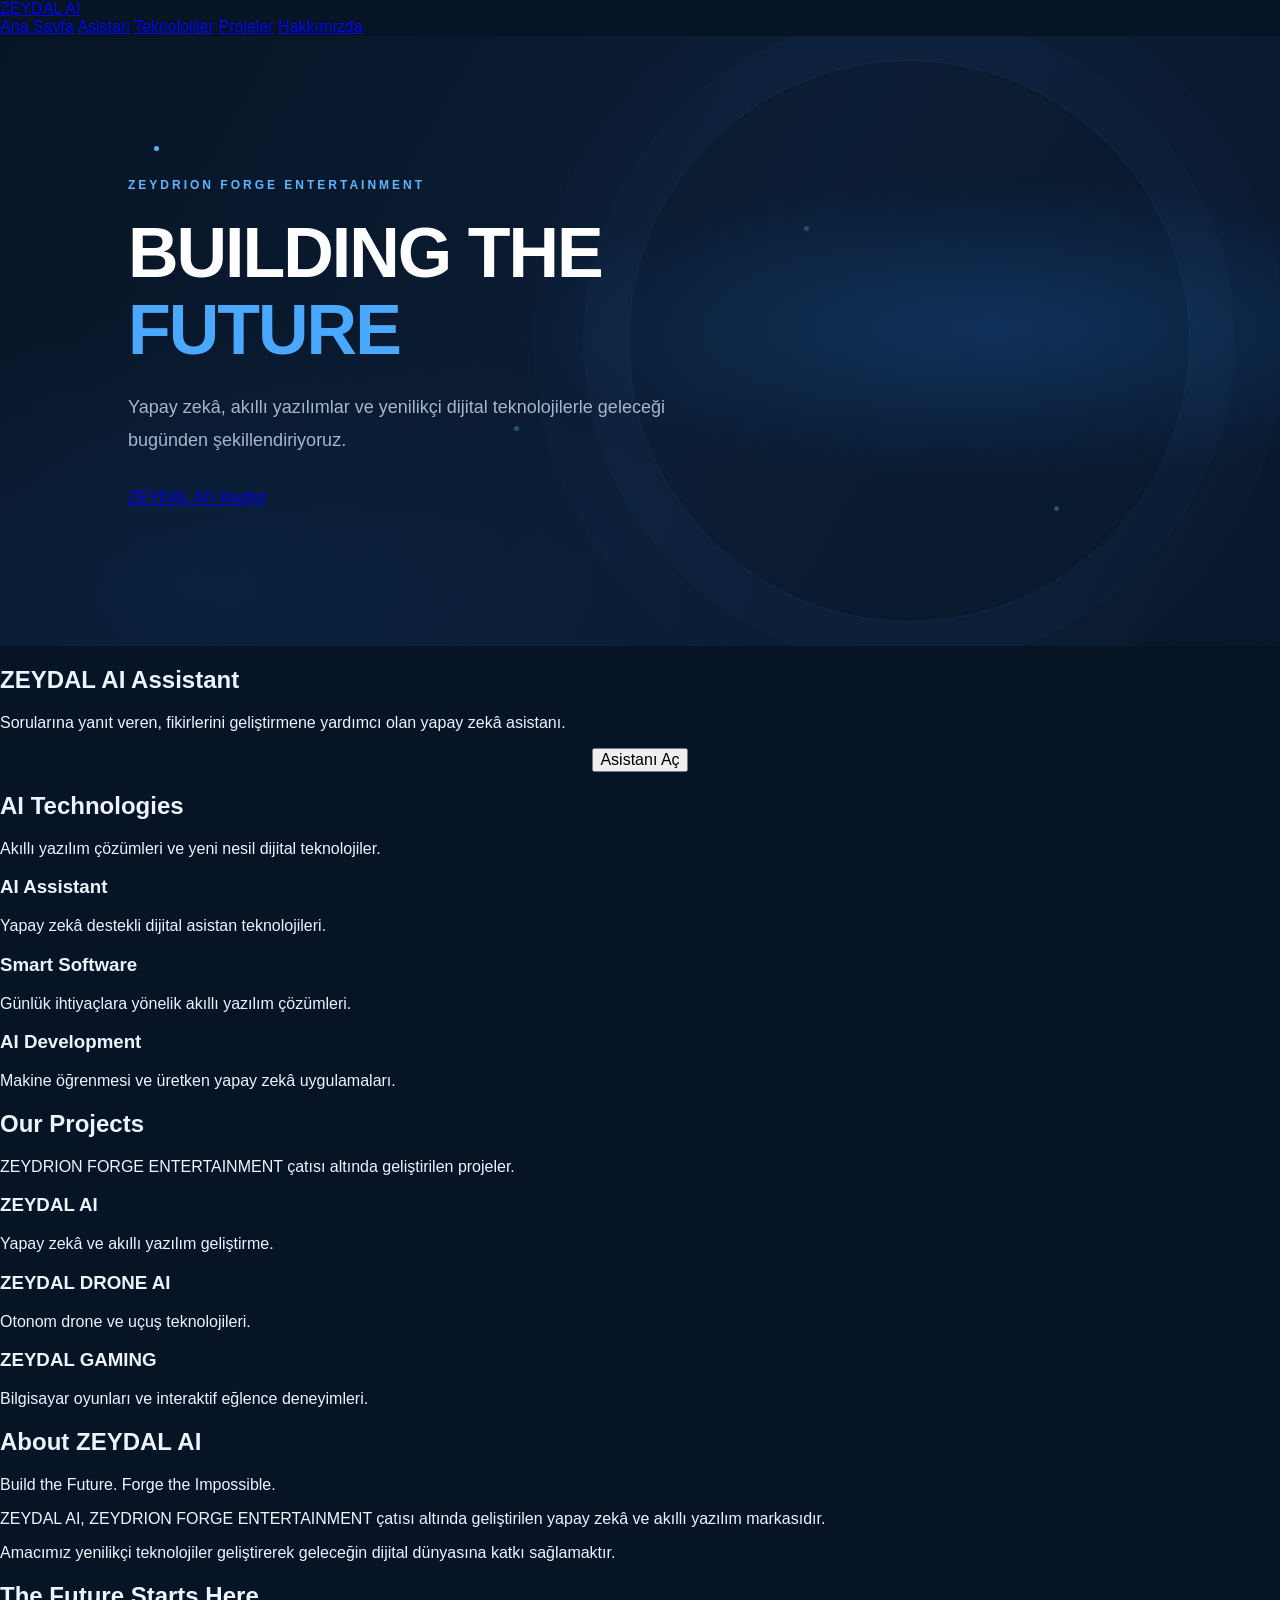
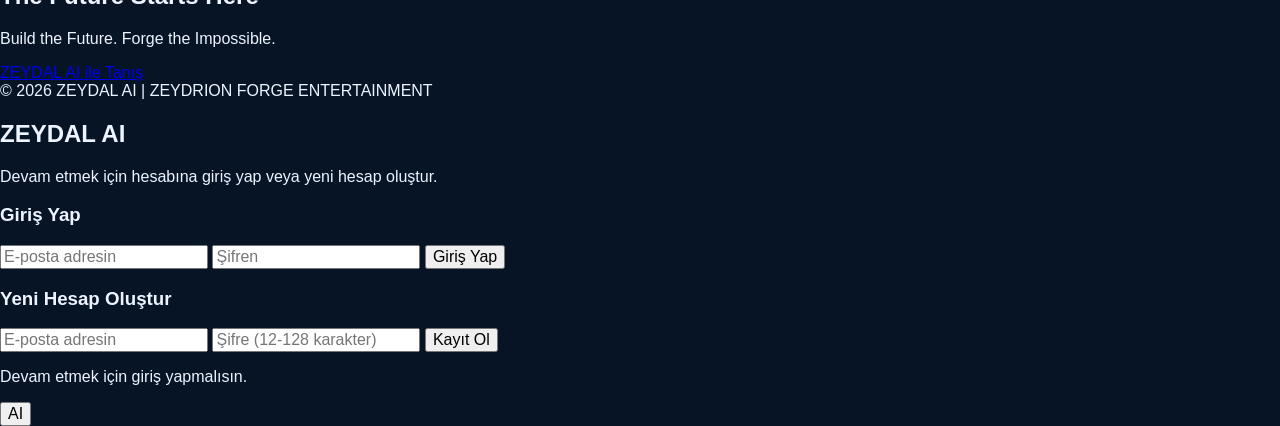
==== index.html @ 7dc4e0ac "Remove empty line at the beginning of index.html" ====
<!DOCTYPE html>
<html lang="tr">
<head>
  <meta charset="UTF-8">
  <meta name="viewport" content="width=device-width, initial-scale=1.0">
  <meta name="description" content="ZEYDAL AI - Yapay zekâ asistanları ve akıllı dijital teknolojiler.">
  <meta name="theme-color" content="#071426">
  <title>ZEYDAL AI | Artificial Intelligence</title>
  <link rel="stylesheet" href="style.css">
</head>
<body>

<header>
  <div class="container navbar">
    <a href="#home" class="logo">ZEYDAL <span>AI</span></a>
    <nav>
      <a href="#home">Ana Sayfa</a>
      <a href="#assistant">Asistan</a>
      <a href="#tools">Teknolojiler</a>
      <a href="#projects">Projeler</a>
      <a href="#about">Hakkımızda</a>
    </nav>
  </div>
</header>

<main>
  <section class="hero" id="home">
    <div class="container hero-content">
      <div class="eyebrow">ZEYDRION FORGE ENTERTAINMENT</div>
      <h1>BUILDING THE <span>FUTURE</span></h1>
      <p>
        Yapay zekâ, akıllı yazılımlar ve yenilikçi dijital teknolojilerle
        geleceği bugünden şekillendiriyoruz.
      </p>
      <a class="button" href="#assistant">ZEYDAL AI'ı Keşfet</a>
    </div>
  </section>

  <section class="section" id="assistant">
    <div class="container">
      <h2 class="section-title">ZEYDAL AI Assistant</h2>
      <p class="section-description">
        Sorularına yanıt veren, fikirlerini geliştirmene yardımcı olan
        yapay zekâ asistanı.
      </p>
      <div style="text-align:center">
        <button class="button" id="zeydal-open-assistant" type="button">
          Asistanı Aç
        </button>
      </div>
    </div>
  </section>

  <section class="section" id="tools">
    <div class="container">
      <h2 class="section-title">AI Technologies</h2>
      <p class="section-description">
        Akıllı yazılım çözümleri ve yeni nesil dijital teknolojiler.
      </p>
      <div class="cards">
        <article class="card">
          <h3>AI Assistant</h3>
          <p>Yapay zekâ destekli dijital asistan teknolojileri.</p>
        </article>
        <article class="card">
          <h3>Smart Software</h3>
          <p>Günlük ihtiyaçlara yönelik akıllı yazılım çözümleri.</p>
        </article>
        <article class="card">
          <h3>AI Development</h3>
          <p>Makine öğrenmesi ve üretken yapay zekâ uygulamaları.</p>
        </article>
      </div>
    </div>
  </section>

  <section class="section" id="projects">
    <div class="container">
      <h2 class="section-title">Our Projects</h2>
      <p class="section-description">
        ZEYDRION FORGE ENTERTAINMENT çatısı altında geliştirilen projeler.
      </p>
      <div class="cards">
        <article class="card">
          <h3>ZEYDAL AI</h3>
          <p>Yapay zekâ ve akıllı yazılım geliştirme.</p>
        </article>
        <article class="card">
          <h3>ZEYDAL DRONE AI</h3>
          <p>Otonom drone ve uçuş teknolojileri.</p>
        </article>
        <article class="card">
          <h3>ZEYDAL GAMING</h3>
          <p>Bilgisayar oyunları ve interaktif eğlence deneyimleri.</p>
        </article>
      </div>
    </div>
  </section>

  <section class="section" id="about">
    <div class="container about-box">
      <h2 class="section-title">About ZEYDAL AI</h2>
      <p class="section-description">Build the Future. Forge the Impossible.</p>
      <p>
        ZEYDAL AI, ZEYDRION FORGE ENTERTAINMENT çatısı altında
        geliştirilen yapay zekâ ve akıllı yazılım markasıdır.
      </p>
      <p>
        Amacımız yenilikçi teknolojiler geliştirerek geleceğin
        dijital dünyasına katkı sağlamaktır.
      </p>
    </div>
  </section>

  <section class="section cta">
    <div class="container">
      <h2 class="section-title">The Future Starts Here</h2>
      <p class="section-description">Build the Future. Forge the Impossible.</p>
      <a href="#assistant" class="button">ZEYDAL AI ile Tanış</a>
    </div>
  </section>
</main>

<footer>
  <div class="container">
    © 2026 ZEYDAL AI | ZEYDRION FORGE ENTERTAINMENT
  </div>
</footer>

<!-- AUTH PANEL -->
<section id="zeydal-auth-panel" style="display:none;">
  <h2>ZEYDAL AI</h2>
  <p class="auth-description">
    Devam etmek için hesabına giriş yap veya yeni hesap oluştur.
  </p>

  <form id="zeydal-login-form" class="auth-form">
    <h3>Giriş Yap</h3>
    <input id="zeydal-login-email" type="email"
      placeholder="E-posta adresin" autocomplete="email" required>
    <input id="zeydal-login-password" type="password"
      placeholder="Şifren" autocomplete="current-password"
      minlength="12" maxlength="128" required>
    <button type="submit">Giriş Yap</button>
  </form>

  <form id="zeydal-register-form" class="auth-form">
    <h3>Yeni Hesap Oluştur</h3>
    <input id="zeydal-register-email" type="email"
      placeholder="E-posta adresin" autocomplete="email" required>
    <input id="zeydal-register-password" type="password"
      placeholder="Şifre (12-128 karakter)" autocomplete="new-password"
      minlength="12" maxlength="128" required>
    <button type="submit">Kayıt Ol</button>
  </form>

  <p id="zeydal-auth-message" role="status" aria-live="polite"></p>
</section>

<!-- CHAT BUTTON -->
<button id="zeydal-chat-button" type="button"
  aria-label="ZEYDAL AI sohbetini aç" style="display:none;">AI</button>

<!-- CHAT PANEL -->
<section id="zeydal-chat-panel" aria-label="ZEYDAL AI sohbet"
  style="display:none;">
  <div class="chat-header">
    <strong>ZEYDAL AI</strong>
    <div class="chat-header-actions">
      <button id="zeydal-new-chat" type="button">Yeni</button>
      <button id="zeydal-voice-toggle" type="button">🎙️ Sesli Görüşme</button>
      <button id="zeydal-logout" type="button">Çıkış</button>
      <button id="zeydal-chat-close" type="button"
        aria-label="Sohbeti kapat">✕</button>
    </div>
  </div>

  <div id="zeydal-chat-messages" aria-live="polite"></div>

  <form id="zeydal-chat-form">
    <input id="zeydal-chat-input" type="text"
      placeholder="Mesajını yaz..." autocomplete="off" required>
    <button id="zeydal-chat-send" type="submit">Gönder</button>
  </form>
</section>

<script>
(() => {
  "use strict";

  function initializeZeydal() {

    // API ADRESLERİ
    const API_URL = "https://zeydal-ai-api.zeydal-dev.workers.dev/";
    const CHAT_API_URL =
      "https://zeydal-api.zeydal-dev.workers.dev/api/chat";

    const SESSION_KEY = "zeydalSessionToken";
    const HISTORY_KEY = "zeydalChatHistory";

    const $ = id => document.getElementById(id);

    const button = $("zeydal-chat-button");
    const panel = $("zeydal-chat-panel");
    const authPanel = $("zeydal-auth-panel");
    const authMessage = $("zeydal-auth-message");
    const messages = $("zeydal-chat-messages");
    const input = $("zeydal-chat-input");
    const sendButton = $("zeydal-chat-send");

    const requiredElements = [
      button, panel, authPanel, authMessage, messages, input, sendButton,
      $("zeydal-open-assistant"),
      $("zeydal-chat-close"),
      $("zeydal-new-chat"),
      $("zeydal-logout"),
      $("zeydal-chat-form"),
      $("zeydal-login-form"),
      $("zeydal-register-form"),
      $("zeydal-voice-toggle")
    ];

    if (requiredElements.some(element => !element)) {
      console.error("ZEYDAL AI: Gerekli HTML öğeleri bulunamadı.");
      return;
    }

    // ESKİ OTURUM ANAHTARINI TAŞI
    let sessionToken = localStorage.getItem(SESSION_KEY) || "";

    if (!sessionToken) {
      const oldToken = localStorage.getItem("zeydal_ai_session");

      if (oldToken) {
        sessionToken = oldToken;
        localStorage.setItem(SESSION_KEY, oldToken);
        localStorage.removeItem("zeydal_ai_session");
      }
    }

    let history = [];
    let isSending = false;
    let sessionVerified = false;
    let isCheckingSession = false;

    // GEÇMİŞİ YÜKLE
    function loadHistory() {
      try {
        const saved = JSON.parse(
          localStorage.getItem(HISTORY_KEY) || "[]"
        );

        if (Array.isArray(saved)) {
          history = saved.filter(item =>
            item &&
            ["user", "assistant"].includes(item.role) &&
            typeof item.content === "string" &&
            item.content.trim()
          ).slice(-12);
        }
      } catch {
        history = [];
      }
    }

    // GEÇMİŞİ KAYDET
    function saveHistory() {
      try {
        localStorage.setItem(
          HISTORY_KEY,
          JSON.stringify(history.slice(-12))
        );
      } catch (error) {
        console.warn("ZEYDAL AI: Sohbet geçmişi kaydedilemedi.");
      }
    }

    // MESAJ GÖSTER
    function addMessage(role, content) {
      const message = document.createElement("div");

      message.className = role === "user"
        ? "user-message"
        : "assistant-message";

      const text = document.createElement("p");
      text.textContent = content;

      message.appendChild(text);
      messages.appendChild(message);
      messages.scrollTop = messages.scrollHeight;

      return message;
    }

    // GEÇMİŞİ GÖSTER
    function renderHistory() {
      messages.replaceChildren();

      if (history.length === 0) {
        addMessage(
          "assistant",
          "Merhaba! Ben ZEYDAL AI. Size nasıl yardımcı olabilirim?"
        );
        return;
      }

      history.forEach(item => {
        addMessage(item.role, item.content);
      });
    }

    // HESAP API İSTEĞİ
    async function apiRequest(action, data = {}, authenticated = false) {
      const headers = {
        "Content-Type": "application/json"
      };

      if (authenticated && sessionToken) {
        headers.Authorization = `Bearer ${sessionToken}`;
      }

      const response = await fetch(API_URL, {
        method: "POST",
        headers,
        body: JSON.stringify({ action, ...data })
      });

      let result;

      try {
        result = await response.json();
      } catch {
        throw new Error("Sunucudan geçerli yanıt alınamadı.");
      }

      if (!response.ok || result.success === false) {
        throw new Error(
          result.error || result.message || "İşlem başarısız."
        );
      }

      return result;
    }

    // SESLİ GÖRÜŞME TOKEN BAĞLANTISI
    window.zeydalRequestVoiceToken = async function () {
      if (!sessionToken || !sessionVerified) {
        throw new Error("Önce hesabına giriş yapmalısın.");
      }

      const result = await apiRequest(
        "voice-token",
        {},
        true
      );

      const token =
        result.token ||
        result.data?.token ||
        result.client_secret?.value ||
        result.data?.client_secret?.value;

      if (!token) {
        console.error("ZEYDAL AI: Token yanıtı:", result);
        throw new Error("Ses bağlantı anahtarı alınamadı.");
      }

      return token;
    };

    // GEMINI API İSTEĞİ
    async function sendChatMessage() {
      const response = await fetch(CHAT_API_URL, {
        method: "POST",
        headers: {
          "Content-Type": "application/json"
        },
        body: JSON.stringify({
          messages: history.slice(-12)
        })
      });

      let result;

      try {
        result = await response.json();
      } catch {
        throw new Error("Gemini sunucusundan geçerli yanıt alınamadı.");
      }

      if (!response.ok || result.success !== true) {
        throw new Error(
          result.error || "ZEYDAL AI şu anda yanıt veremiyor."
        );
      }

      if (typeof result.response !== "string") {
        throw new Error("Yapay zekâ yanıtı beklenen biçimde değil.");
      }

      return result.response;
    }

    // SOHBET GÖNDER
    $("zeydal-chat-form").addEventListener("submit", async event => {
      event.preventDefault();

      if (!sessionVerified) {
        authMessage.textContent = "Oturum doğrulanmadı. Lütfen tekrar giriş yap.";
        return;
      }

      const message = input.value.trim();

      if (!message || isSending) return;

      isSending = true;
      sendButton.disabled = true;
      input.disabled = true;

      history.push({
        role: "user",
        content: message
      });

      history = history.slice(-12);
      saveHistory();
      addMessage("user", message);

      input.value = "";

      const waiting = addMessage(
        "assistant",
        "ZEYDAL AI yanıt hazırlıyor..."
      );

      try {
        const reply = await sendChatMessage();

        waiting.querySelector("p").textContent = reply;

        history.push({
          role: "assistant",
          content: reply
        });

        history = history.slice(-12);
        saveHistory();

      } catch (error) {
        waiting.querySelector("p").textContent =
          "Bağlantı sorunu: " + error.message;

        const lastItem = history[history.length - 1];

        if (
          lastItem &&
          lastItem.role === "user" &&
          lastItem.content === message
        ) {
          history.pop();
        }

        saveHistory();
        console.error("ZEYDAL AI chat error:", error);

      } finally {
        isSending = false;
        sendButton.disabled = false;
        input.disabled = false;
        input.focus();
        messages.scrollTop = messages.scrollHeight;
      }
    });

    // SOHBETİ AÇ
    function openChat() {
      if (!sessionToken || !sessionVerified) {
        panel.style.display = "none";
        authPanel.style.display = "block";

        authMessage.textContent = sessionToken
          ? "Oturum doğrulanamadı. Bağlantını kontrol edip sayfayı yenile."
          : "Devam etmek için giriş yapmalısın.";

        authPanel.scrollIntoView({
          behavior: "smooth",
          block: "center"
        });

        return;
      }

      authPanel.style.display = "none";
      panel.style.display = "block";
      button.style.display = "none";

      renderHistory();
      input.focus();
    }

    // SOHBET AÇMA DÜĞMELERİ
    button.addEventListener("click", openChat);
    $("zeydal-open-assistant").addEventListener("click", openChat);

    // SOHBETİ KAPAT
    $("zeydal-chat-close").addEventListener("click", () => {
      panel.style.display = "none";

      if (sessionVerified) {
        button.style.display = "block";
      }
    });

    // YENİ SOHBET
    $("zeydal-new-chat").addEventListener("click", () => {
      if (!sessionVerified) return;

      history = [];
      localStorage.removeItem(HISTORY_KEY);
      renderHistory();
      input.focus();
    });

    // GİRİŞ
    $("zeydal-login-form").addEventListener("submit", async event => {
      event.preventDefault();

      authMessage.textContent = "Giriş yapılıyor...";

      try {
        const result = await apiRequest("login", {
          email: $("zeydal-login-email").value.trim(),
          password: $("zeydal-login-password").value
        });

        const token =
          result.token ||
          result.sessionToken ||
          result.data?.token;

        if (!token) {
          throw new Error("Sunucu oturum anahtarı döndürmedi.");
        }

        sessionToken = token;
        localStorage.setItem(SESSION_KEY, sessionToken);

        // Başarılı giriş yanıtı oturumun ilk doğrulamasıdır.
        sessionVerified = true;

        authMessage.textContent = "Giriş başarılı.";
        openChat();

      } catch (error) {
        authMessage.textContent = error.message;
      }
    });

    // KAYIT
    $("zeydal-register-form").addEventListener("submit", async event => {
      event.preventDefault();

      authMessage.textContent = "Hesap oluşturuluyor...";

      try {
        const result = await apiRequest("register", {
          email: $("zeydal-register-email").value.trim(),
          password: $("zeydal-register-password").value
        });

        authMessage.textContent =
          result.message ||
          "Kayıt işlemi tamamlandı. Giriş yapabilirsiniz.";

      } catch (error) {
        authMessage.textContent = error.message;
      }
    });

    // OTURUM KONTROLÜ
    async function checkSession() {
      if (isCheckingSession) return;

      isCheckingSession = true;
      sessionVerified = false;

      panel.style.display = "none";
      authPanel.style.display = "none";
      button.style.display = "none";

      if (!sessionToken) {
        authPanel.style.display = "block";
        button.style.display = "block";
        authMessage.textContent = "Devam etmek için giriş yapmalısın.";
        isCheckingSession = false;
        return;
      }

      authMessage.textContent = "Oturum kontrol ediliyor...";

      try {
        const result = await apiRequest(
          "check-session",
          {},
          true
        );

        const isValid =
          result.valid === true ||
          result.authenticated === true ||
          result.data?.valid === true ||
          result.data?.authenticated === true;

        if (!isValid) {
          // Sunucu açıkça geçersiz dediğinde token silinir.
          const isInvalid =
            result.valid === false ||
            result.authenticated === false ||
            result.data?.valid === false ||
            result.data?.authenticated === false;

          if (isInvalid) {
            sessionToken = "";
            localStorage.removeItem(SESSION_KEY);
            authMessage.textContent = "Oturum süresi sona ermiş. Tekrar giriş yap.";
          } else {
            authMessage.textContent =
              "Sunucu oturum doğrulama yanıtı beklenen biçimde değil.";
          }

          authPanel.style.display = "block";
          button.style.display = "block";
          return;
        }

        sessionVerified = true;

        authPanel.style.display = "none";
        button.style.display = "block";

        console.log("ZEYDAL AI: Oturum doğrulandı.");

      } catch (error) {
        // Ağ hatasında token silinmez.
        // Ancak doğrulama yapılmadan sohbet açılmaz.
        sessionVerified = false;

        authPanel.style.display = "block";
        button.style.display = "block";

        authMessage.textContent =
          "Oturum sunucuda doğrulanamadı. İnternet bağlantını kontrol edip sayfayı yenile.";

        console.warn("ZEYDAL AI session check:", error);

      } finally {
        isCheckingSession = false;
      }
    }

    // ÇIKIŞ
    $("zeydal-logout").addEventListener("click", async () => {
      $("zeydal-logout").disabled = true;

      try {
        if (sessionToken) {
          await apiRequest("logout", {}, true);
        }
      } catch (error) {
        console.warn("Sunucu çıkış isteği tamamlanamadı:", error);
      } finally {
        sessionToken = "";
        sessionVerified = false;

        localStorage.removeItem(SESSION_KEY);
        localStorage.removeItem("zeydal_ai_session");

        panel.style.display = "none";
        authPanel.style.display = "block";
        button.style.display = "block";

        authMessage.textContent = "Oturum kapatıldı.";

        $("zeydal-logout").disabled = false;
      }
    });

    // BAŞLANGIÇ
    loadHistory();
    checkSession();

    console.log("ZEYDAL AI: Arayüz başlatıldı.");
  }

  if (document.readyState === "loading") {
    document.addEventListener("DOMContentLoaded", initializeZeydal);
  } else {
    initializeZeydal();
  }
})();
</script>

<script src="voice.js"></script>

</body>
</html>
---- style.css ----
:root {
  --bg: #071426;
  --panel: #0c1b30;
  --panel-2: #10233b;
  --panel-3: #152b46;
  --text: #edf4ff;
  --muted: #91a5bd;
  --blue: #2588ff;
  --blue-light: #54b2ff;
  --border: rgba(148, 181, 220, .16);
  --danger: #f16b75;
  --shadow: 0 20px 60px rgba(0, 0, 0, .28);
  font-family: Inter, "Segoe UI", Arial, sans-serif;
}

* {
  box-sizing: border-box;
}

html {
  scroll-behavior: smooth;
  scroll-padding-top: 80px;
}

body {
  margin: 0;
  background: var(--bg);
  color: var(--text);
  font-family: Inter, "Segoe UI", Arial, sans-serif;
}

button,
input,
textarea,
select {
  font: inherit;
}

button {
  cursor: pointer;
}

button:disabled {
  opacity: .55;
  cursor: not-allowed;
}

[hidden] {
  display: none !important;
}

/* =========================================
   ANA SAYFA - ÜST MENÜ
   ========================================= */

.site-header {
  position: sticky;
  top: 0;
  z-index: 100;
  min-height: 76px;
  padding: 0 7%;
  display: flex;
  align-items: center;
  justify-content: space-between;
  background: rgba(5, 17, 32, .94);
  border-bottom: 1px solid var(--border);
  backdrop-filter: blur(18px);
  -webkit-backdrop-filter: blur(18px);
}

.brand {
  color: #fff;
  font-size: 23px;
  font-weight: 850;
  letter-spacing: 1.5px;
  text-decoration: none;
  white-space: nowrap;
}

.brand span {
  color: var(--blue-light);
}

.site-nav {
  display: flex;
  align-items: center;
  gap: 30px;
}

.site-nav a {
  position: relative;
  color: #b7c7da;
  font-size: 14px;
  font-weight: 550;
  text-decoration: none;
  transition: color .2s ease;
}

.site-nav a::after {
  content: "";
  position: absolute;
  left: 0;
  bottom: -8px;
  width: 0;
  height: 2px;
  background: var(--blue-light);
  transition: width .2s ease;
}

.site-nav a:hover {
  color: white;
}

.site-nav a:hover::after {
  width: 100%;
}

.nav-login,
.primary-btn {
  color: white;
  background: linear-gradient(110deg, #126ce0, #319eff);
  border: 1px solid rgba(112, 190, 255, .25);
  border-radius: 10px;
  padding: 13px 21px;
  font-weight: 700;
  box-shadow: 0 7px 22px rgba(23, 120, 223, .2);
  transition: .2s ease;
}

.nav-login:hover,
.primary-btn:hover {
  filter: brightness(1.12);
  transform: translateY(-2px);
  box-shadow: 0 10px 28px rgba(23, 120, 223, .32);
}

/* =========================================
   ANA SAYFA - HERO / ZEYDAL AI'Yİ KEŞFET
   ========================================= */

.hero {
  position: relative;
  min-height: 610px;
  padding: 95px 10%;
  display: flex;
  align-items: center;
  justify-content: space-between;
  gap: 60px;
  overflow: hidden;
  isolation: isolate;
  background:
    radial-gradient(ellipse at 78% 48%, rgba(37, 136, 255, .2), transparent 34%),
    radial-gradient(ellipse at 15% 90%, rgba(23, 86, 160, .13), transparent 35%),
    linear-gradient(120deg, #071426 0%, #0b1d34 55%, #08172b 100%);
}

.hero::before {
  content: "";
  position: absolute;
  z-index: -1;
  width: 560px;
  height: 560px;
  right: 7%;
  top: 50%;
  transform: translateY(-50%);
  border: 1px solid rgba(83, 168, 255, .09);
  border-radius: 50%;
  box-shadow:
    0 0 0 45px rgba(83, 168, 255, .025),
    0 0 0 95px rgba(83, 168, 255, .02);
}

.hero::after {
  content: "";
  position: absolute;
  z-index: -1;
  width: 5px;
  height: 5px;
  top: 18%;
  left: 12%;
  border-radius: 50%;
  background: #54b2ff;
  box-shadow:
    160px 120px 0 rgba(84, 178, 255, .5),
    360px 280px 0 rgba(84, 178, 255, .35),
    650px 80px 0 rgba(84, 178, 255, .3),
    900px 360px 0 rgba(84, 178, 255, .35);
}

.hero-content {
  position: relative;
  z-index: 2;
  max-width: 650px;
}

.eyebrow {
  display: inline-block;
  color: #5db6ff;
  font-size: 12px;
  font-weight: 800;
  letter-spacing: 3px;
  text-transform: uppercase;
}

.hero h1 {
  margin: 22px 0;
  color: #fff;
  font-size: clamp(42px, 6vw, 70px);
  line-height: 1.1;
  letter-spacing: -2px;
  font-weight: 850;
}

.hero h1 span,
.welcome h1 span {
  color: #4ba8ff;
}

.hero p {
  max-width: 540px;
  margin: 0 0 32px;
  color: #a5b7cb;
  font-size: 18px;
  line-height: 1.85;
}

.hero-content .primary-btn {
  display: inline-flex;
  align-items: center;
  justify-content: center;
  min-height: 49px;
  padding: 14px 25px;
  text-decoration: none;
}

.hero-orb {
  position: relative;
  z-index: 2;
  width: 310px;
  height: 310px;
  flex-shrink: 0;
  display: grid;
  place-items: center;
  border-radius: 50%;
  border: 1px solid rgba(83, 168, 255, .4);
  background: radial-gradient(circle, rgba(28, 105, 190, .12), rgba(7, 20, 38, .05) 65%);
  box-shadow:
    0 0 80px rgba(22, 117, 255, .18),
    inset 0 0 70px rgba(22, 117, 255, .12);
}

.hero-orb::before,
.hero-orb::after {
  content: "";
  position: absolute;
  inset: 17px;
  border: 1px solid rgba(83, 168, 255, .2);
  border-radius: 50%;
}

.hero-orb::after {
  inset: -18px;
  border-color: rgba(83, 168, 255, .12);
}

.orb-core,
.welcome-mark {
  width: 130px;
  height: 130px;
  display: grid;
  place-items: center;
  border-radius: 50%;
  color: white;
  font-size: 65px;
  font-weight: 900;
  background: linear-gradient(145deg, #0c4c9b, #39a9ff);
  box-shadow:
    0 0 55px rgba(50, 155, 255, .5),
    inset 0 0 20px rgba(255, 255, 255, .12);
}

/* =========================================
   ANA SAYFA - TEKNOLOJİ / PROJELER / HAKKIMIZDA
   ========================================= */

.info-section {
  position: relative;
  padding: 95px 9%;
  text-align: center;
  background: #071426;
}

.info-section:nth-of-type(even) {
  background: #091a2e;
}

.info-section h2 {
  max-width: 850px;
  margin: 16px auto;
  color: #f2f7ff;
  font-size: clamp(28px, 4vw, 38px);
  line-height: 1.25;
  font-weight: 800;
  letter-spacing: -.7px;
}

.info-section > p {
  max-width: 720px;
  margin: 0 auto;
  color: var(--muted);
  font-size: 16px;
  line-height: 1.8;
}

.info-grid {
  display: grid;
  grid-template-columns: repeat(3, minmax(0, 1fr));
  gap: 20px;
  margin-top: 42px;
  text-align: left;
}

.info-card {
  position: relative;
  min-height: 185px;
  padding: 30px;
  overflow: hidden;
  border: 1px solid var(--border);
  border-radius: 17px;
  background: linear-gradient(145deg, rgba(19, 43, 70, .95), rgba(11, 28, 48, .95));
  transition: transform .25s ease, border-color .25s ease, box-shadow .25s ease;
}

.info-card::before {
  content: "";
  position: absolute;
  top: 0;
  left: 0;
  width: 100%;
  height: 2px;
  background: linear-gradient(90deg, transparent, #2588ff, transparent);
  opacity: .6;
}

.info-card:hover {
  transform: translateY(-7px);
  border-color: rgba(84, 178, 255, .5);
  box-shadow: 0 18px 42px rgba(0, 0, 0, .25);
}

.info-card h3 {
  margin: 0 0 14px;
  color: #eaf4ff;
  font-size: 19px;
  font-weight: 750;
}

.info-card p {
  margin: 0;
  color: var(--muted);
  font-size: 14px;
  line-height: 1.8;
}

/* =========================================
   ANA SAYFA - FOOTER
   ========================================= */

.site-footer {
  display: flex;
  align-items: center;
  justify-content: space-between;
  gap: 15px;
  padding: 27px 8%;
  color: var(--muted);
  background: #050f1d;
  border-top: 1px solid var(--border);
  font-size: 13px;
}

.site-footer a {
  color: var(--blue-light);
  text-decoration: none;
}

.site-footer a:hover {
  color: white;
}

/* =========================================
   GİRİŞ VE KAYIT
   ========================================= */

.modal-backdrop {
  position: fixed;
  z-index: 1000;
  inset: 0;
  display: grid;
  place-items: center;
  padding: 20px;
  background: rgba(0, 0, 0, .72);
  backdrop-filter: blur(8px);
  -webkit-backdrop-filter: blur(8px);
}

.auth-card {
  position: relative;
  width: min(100%, 420px);
  padding: 35px;
  border-radius: 20px;
  border: 1px solid var(--border);
  background: #0c1b30;
  box-shadow: var(--shadow);
}

.modal-close {
  position: absolute;
  top: 13px;
  right: 17px;
  color: #b5c8dd;
  background: none;
  border: 0;
  font-size: 28px;
}

.modal-close:hover {
  color: white;
}

.auth-brand {
  display: block;
  text-align: center;
  margin-bottom: 20px;
}

.auth-card h2 {
  text-align: center;
  font-size: 22px;
}

.auth-tabs {
  display: grid;
  grid-template-columns: 1fr 1fr;
  gap: 8px;
  padding: 5px;
  margin: 22px 0;
  border-radius: 10px;
  background: #071426;
}

.auth-tabs button {
  padding: 10px;
  border: 0;
  border-radius: 8px;
  color: var(--muted);
  background: transparent;
}

.auth-tabs button.active {
  color: white;
  background: #17477c;
}

.auth-card label,
.workspace-card label {
  display: block;
  margin: 15px 0 8px;
  color: #c8d8e9;
  font-size: 13px;
  font-weight: 650;
}

.auth-card input,
.workspace-card input,
.workspace-card select,
.settings-card select,
.library-toolbar input,
.history-search {
  width: 100%;
  min-height: 45px;
  padding: 11px 13px;
  color: var(--text);
  background: #071426;
  border: 1px solid var(--border);
  border-radius: 9px;
  outline: none;
}

.auth-card input:focus,
.workspace-card textarea:focus,
.workspace-card input:focus,
.workspace-card select:focus,
.settings-card select:focus {
  border-color: var(--blue);
  box-shadow: 0 0 0 3px rgba(37, 136, 255, .1);
}

.full-btn {
  width: 100%;
  margin-top: 22px;
}

.form-message {
  min-height: 20px;
  color: #ffb4b4;
  font-size: 13px;
  line-height: 1.5;
}

/* =========================================
   UYGULAMA ANA İSKELETİ
   ========================================= */

.app-shell {
  position: fixed;
  z-index: 500;
  inset: 0;
  display: flex;
  overflow: hidden;
  background: var(--bg);
  color: var(--text);
}

.sidebar {
  width: 270px;
  flex-shrink: 0;
  display: flex;
  flex-direction: column;
  padding: 20px 14px 12px;
  background: #09182b;
  border-right: 1px solid var(--border);
}

.sidebar-top {
  display: flex;
  align-items: center;
  justify-content: space-between;
  padding: 3px 8px 22px;
}

.sidebar-brand {
  font-size: 20px;
}

.new-chat-btn {
  width: 100%;
  padding: 13px;
  color: white;
  background: #123c69;
  border: 1px solid rgba(72, 158, 255, .24);
  border-radius: 10px;
  text-align: left;
  font-weight: 700;
  transition: background .2s ease;
}

.new-chat-btn:hover {
  background: #174c82;
}

.sidebar-nav {
  display: grid;
  gap: 5px;
  margin-top: 20px;
}

.side-link {
  display: flex;
  align-items: center;
  gap: 13px;
  width: 100%;
  padding: 12px 13px;
  color: #a8bbd0;
  background: transparent;
  border: 0;
  border-radius: 9px;
  text-align: left;
  font-size: 14px;
  transition: .2s ease;
}

.side-link:hover,
.side-link.active {
  color: white;
  background: #142e4b;
}

.side-link.active {
  box-shadow: inset 3px 0 #349aff;
}

.history-area {
  flex: 1;
  min-height: 0;
  margin-top: 27px;
  overflow-y: auto;
}

.history-heading,
.history-group-title {
  margin: 0 9px 10px;
  color: #7089a5;
  font-size: 10px;
  font-weight: 800;
  letter-spacing: 1.5px;
}

.history-group-title {
  margin-top: 18px;
}

.history-search {
  min-height: 37px;
  margin-bottom: 10px;
  font-size: 12px;
}

.conversation-item {
  display: flex;
  align-items: center;
  gap: 4px;
  padding: 4px;
  border-radius: 8px;
}

.conversation-item:hover,
.conversation-item.selected {
  background: #132b46;
}

.conversation-open {
  min-width: 0;
  flex: 1;
  overflow: hidden;
  padding: 7px;
  color: #b6c7d9;
  background: transparent;
  border: 0;
  text-align: left;
  text-overflow: ellipsis;
  white-space: nowrap;
  font-size: 12px;
}

.conversation-actions {
  display: flex;
  opacity: .65;
}

.conversation-actions button {
  padding: 4px;
  color: #aabdd2;
  background: transparent;
  border: 0;
}

.conversation-actions button:hover {
  color: white;
}

.history-empty {
  padding: 8px;
  color: var(--muted);
  font-size: 12px;
}

.sidebar-bottom {
  padding: 15px 8px 5px;
  color: #91a6bd;
  font-size: 12px;
  border-top: 1px solid var(--border);
}

.online-dot {
  display: inline-block;
  width: 7px;
  height: 7px;
  margin-right: 6px;
  border-radius: 50%;
  background: #39d99b;
}

/* =========================================
   UYGULAMA ÜST MENÜSÜ
   ========================================= */

.app-main {
  min-width: 0;
  flex: 1;
  display: flex;
  flex-direction: column;
  background: var(--bg);
}

.app-header {
  height: 65px;
  flex-shrink: 0;
  display: flex;
  align-items: center;
  justify-content: space-between;
  padding: 0 23px;
  border-bottom: 1px solid var(--border);
  background: rgba(9, 24, 43, .92);
}

.app-header-title {
  font-size: 14px;
  font-weight: 700;
}

.header-actions {
  display: flex;
  gap: 8px;
}

.icon-btn {
  width: 37px;
  height: 37px;
  display: inline-grid;
  place-items: center;
  color: #bdcce0;
  background: transparent;
  border: 1px solid transparent;
  border-radius: 9px;
  font-size: 17px;
  transition: .2s ease;
}

.icon-btn:hover {
  color: white;
  background: #172e49;
  border-color: var(--border);
}

.mobile-menu-btn,
.mobile-sidebar-close {
  display: none;
}

/* =========================================
   SOHBET EKRANI
   ========================================= */

.chat-page {
  flex: 1;
  min-height: 0;
  display: flex;
  flex-direction: column;
}

.chat-content {
  flex: 1;
  min-height: 0;
  overflow-y: auto;
  padding: 30px 20px;
}

.welcome {
  max-width: 750px;
  margin: 7vh auto 30px;
  text-align: center;
}

.welcome-mark {
  width: 70px;
  height: 70px;
  margin: 0 auto 22px;
  font-size: 35px;
}

.welcome h1 {
  font-size: 30px;
}

.welcome p {
  color: var(--muted);
}

.suggestion-grid {
  display: grid;
  grid-template-columns: 1fr 1fr;
  gap: 10px;
  margin-top: 30px;
}

.suggestion {
  padding: 15px;
  color: #c9d9eb;
  background: #10243b;
  border: 1px solid var(--border);
  border-radius: 11px;
  text-align: left;
  transition: .2s ease;
}

.suggestion:hover {
  border-color: #318ff0;
  background: #142e4b;
}

.chat-messages {
  width: min(100%, 850px);
  margin: 0 auto;
  display: flex;
  flex-direction: column;
  gap: 22px;
}

.message {
  display: flex;
  gap: 13px;
  align-items: flex-start;
}

.message-avatar {
  width: 34px;
  height: 34px;
  flex-shrink: 0;
  display: grid;
  place-items: center;
  border-radius: 10px;
  background: #164d87;
  color: white;
  font-weight: 800;
}

.user-message .message-avatar {
  background: #26394e;
}

.message-body {
  min-width: 0;
  flex: 1;
  padding-top: 2px;
}

.message-author {
  margin-bottom: 8px;
  color: #a9c5e1;
  font-size: 12px;
  font-weight: 750;
}

.message-text {
  color: #e3edf8;
  line-height: 1.75;
  font-size: 15px;
  white-space: pre-wrap;
  overflow-wrap: anywhere;
}

.save-to-library {
  margin-top: 9px;
  padding: 6px 9px;
  color: #91bce5;
  background: transparent;
  border: 1px solid var(--border);
  border-radius: 7px;
  font-size: 11px;
}

.composer-wrap {
  width: min(100%, 900px);
  margin: 0 auto;
  padding: 12px 20px 17px;
}

.chat-form {
  display: flex;
  align-items: flex-end;
  gap: 10px;
  padding: 10px;
  border: 1px solid rgba(112, 163, 218, .3);
  border-radius: 15px;
  background: #10233a;
  box-shadow: 0 10px 35px rgba(0, 0, 0, .16);
}

.chat-form textarea {
  min-height: 43px;
  max-height: 180px;
  flex: 1;
  resize: vertical;
  padding: 11px;
  color: white;
  background: transparent;
  border: 0;
  outline: none;
}

.chat-form textarea::placeholder {
  color: #7890aa;
}

.chat-form button {
  width: 42px;
  height: 42px;
  color: white;
  background: #1978df;
  border: 0;
  border-radius: 10px;
  font-size: 19px;
}

.composer-note {
  margin: 9px 0 0;
  color: #7288a1;
  font-size: 10px;
  text-align: center;
}

.typing-indicator {
  margin-left: 47px;
  color: #83a8cf;
  font-size: 13px;
}

/* =========================================
   ÖZELLİK SAYFALARI
   ========================================= */

.feature-page {
  flex: 1;
  min-height: 0;
  overflow-y: auto;
  padding: 35px 5%;
}

.feature-inner {
  width: min(100%, 900px);
  margin: 0 auto;
}

.feature-heading {
  margin-bottom: 28px;
}

.feature-heading h1 {
  margin: 12px 0 8px;
  font-size: 32px;
}

.feature-heading p {
  max-width: 700px;
  color: var(--muted);
  line-height: 1.7;
}

/* =========================================
   GÖRSELLEŞTİRME
   ========================================= */

.workspace-card,
.settings-card {
  padding: 26px;
  border: 1px solid var(--border);
  border-radius: 16px;
  background: #0d2036;
  box-shadow: var(--shadow);
}

.workspace-card textarea {
  width: 100%;
  min-height: 130px;
  resize: vertical;
  padding: 14px;
  color: var(--text);
  background: #071426;
  border: 1px solid var(--border);
  border-radius: 10px;
  outline: none;
  line-height: 1.6;
}

.workspace-card .large-textarea {
  min-height: 150px;
}

.form-grid {
  display: grid;
  grid-template-columns: 1fr 1fr;
  gap: 12px 18px;
  margin: 15px 0 23px;
}

.workspace-card select {
  cursor: pointer;
}

.prompt-result {
  margin-top: 25px;
  padding-top: 22px;
  border-top: 1px solid var(--border);
}

.result-heading {
  display: flex;
  align-items: center;
  justify-content: space-between;
  gap: 15px;
}

.result-heading h3 {
  margin: 0;
}

.prompt-result textarea {
  min-height: 180px;
  margin-top: 13px;
}

.secondary-btn,
.danger-btn {
  padding: 9px 13px;
  color: #c8d9eb;
  background: #183451;
  border: 1px solid var(--border);
  border-radius: 8px;
  font-size: 12px;
}

.secondary-btn:hover {
  background: #21466e;
}

.danger-btn {
  color: #ffabb1;
  background: rgba(130, 34, 45, .18);
}

/* =========================================
   KİTAPLIK
   ========================================= */

.muted-note {
  color: var(--muted);
  font-size: 12px;
  line-height: 1.6;
}

.library-toolbar {
  display: flex;
  align-items: center;
  gap: 15px;
  margin-bottom: 18px;
}

.library-toolbar input {
  flex: 1;
}

.library-toolbar span {
  color: var(--muted);
  font-size: 12px;
  white-space: nowrap;
}

.library-list {
  display: grid;
  gap: 13px;
}

.library-card,
.library-empty {
  padding: 20px;
  background: #0d2036;
  border: 1px solid var(--border);
  border-radius: 13px;
}

.library-card p {
  margin-top: 0;
  color: #d9e7f6;
  line-height: 1.7;
  white-space: pre-wrap;
  overflow-wrap: anywhere;
}

.library-card-footer {
  display: flex;
  align-items: center;
  justify-content: space-between;
  gap: 12px;
  padding-top: 12px;
  border-top: 1px solid var(--border);
}

.library-card-footer small {
  color: var(--muted);
}

.library-card-footer div {
  display: flex;
  gap: 7px;
}

.library-empty {
  color: var(--muted);
  text-align: center;
}

/* =========================================
   ÖZELLEŞTİR
   ========================================= */

.setting-row {
  display: flex;
  align-items: center;
  justify-content: space-between;
  gap: 20px;
  padding: 17px 0;
  border-bottom: 1px solid var(--border);
}

.setting-row:first-child {
  padding-top: 0;
}

.setting-row h3 {
  margin: 0 0 6px;
  font-size: 15px;
}

.setting-row p {
  margin: 0;
  color: var(--muted);
  font-size: 12px;
}

.setting-row select {
  width: 170px;
  flex-shrink: 0;
}

.settings-card > button {
  margin-top: 20px;
}

/* =========================================
   AÇIK TEMA
   ========================================= */

#app-panel[data-theme="light"] {
  --bg: #f1f5fa;
  --text: #17283b;
  --muted: #61748a;
  --border: rgba(30, 60, 90, .16);
}

#app-panel[data-theme="light"] .app-main,
#app-panel[data-theme="light"] .chat-page,
#app-panel[data-theme="light"] .feature-page {
  background: #f1f5fa;
  color: #17283b;
}

#app-panel[data-theme="light"] .app-header,
#app-panel[data-theme="light"] .sidebar {
  background: #e6edf5;
}

#app-panel[data-theme="light"] .side-link,
#app-panel[data-theme="light"] .conversation-open,
#app-panel[data-theme="light"] .message-text {
  color: #243c55;
}

#app-panel[data-theme="light"] .workspace-card,
#app-panel[data-theme="light"] .settings-card,
#app-panel[data-theme="light"] .library-card,
#app-panel[data-theme="light"] .library-empty {
  background: #fff;
  color: #17283b;
}

#app-panel[data-theme="light"] .workspace-card textarea,
#app-panel[data-theme="light"] .workspace-card select,
#app-panel[data-theme="light"] .settings-card select,
#app-panel[data-theme="light"] .library-toolbar input {
  background: #f4f7fb;
  color: #17283b;
}

#app-panel[data-theme="light"] .chat-form {
  background: #fff;
}

#app-panel[data-theme="light"] .chat-form textarea {
  color: #17283b;
}

#app-panel[data-font-size="small"] .message-text {
  font-size: 13px;
}

#app-panel[data-font-size="medium"] .message-text {
  font-size: 15px;
}

#app-panel[data-font-size="large"] .message-text {
  font-size: 18px;
}

#app-panel[data-density="compact"] .chat-messages {
  max-width: 680px;
  gap: 13px;
}

#app-panel[data-density="wide"] .chat-messages {
  max-width: 950px;
  gap: 22px;
}

/* =========================================
   KAYDIRMA ÇUBUKLARI
   ========================================= */

.chat-content,
.feature-page,
.history-area {
  scrollbar-width: thin;
  scrollbar-color: #294969 transparent;
}

.chat-content::-webkit-scrollbar,
.feature-page::-webkit-scrollbar,
.history-area::-webkit-scrollbar {
  width: 7px;
}

.chat-content::-webkit-scrollbar-thumb,
.feature-page::-webkit-scrollbar-thumb,
.history-area::-webkit-scrollbar-thumb {
  background: #294969;
  border-radius: 10px;
}

/* =========================================
   TABLET UYUMLULUK
   ========================================= */

@media (max-width: 900px) {
  .site-header {
    padding: 0 5%;
  }

  .site-nav {
    gap: 13px;
  }

  .site-nav a {
    font-size: 12px;
  }

  .hero {
    padding: 75px 7%;
    gap: 30px;
  }

  .hero-orb {
    width: 230px;
    height: 230px;
  }

  .orb-core {
    width: 105px;
    height: 105px;
    font-size: 52px;
  }

  .info-section {
    padding: 75px 6%;
  }

  .info-grid {
    grid-template-columns: repeat(2, minmax(0, 1fr));
  }
}

/* =========================================
   MOBİL UYUMLULUK
   ========================================= */

@media (max-width: 650px) {
  .site-header {
    min-height: 65px;
    padding: 0 5%;
  }

  .site-nav {
    gap: 10px;
  }

  .site-nav a {
    display: none;
  }

  .brand {
    font-size: 19px;
  }

  .nav-login {
    padding: 10px 14px;
    font-size: 12px;
  }

  .hero {
    min-height: 510px;
    padding: 75px 7%;
    justify-content: center;
    text-align: center;
  }

  .hero-content {
    margin: 0 auto;
  }

  .hero-orb {
    display: none;
  }

  .hero h1 {
    font-size: clamp(38px, 10vw, 48px);
    letter-spacing: -1.3px;
  }

  .hero p {
    margin-left: auto;
    margin-right: auto;
    font-size: 15px;
  }

  .hero-content .primary-btn {
    width: 100%;
    max-width: 280px;
  }

  .info-section {
    padding: 65px 7%;
  }

  .info-section h2 {
    font-size: 27px;
  }

  .info-section > p {
    font-size: 14px;
  }

  .info-grid {
    grid-template-columns: 1fr;
    gap: 15px;
    margin-top: 30px;
  }

  .info-card {
    min-height: auto;
    padding: 24px;
  }

  .site-footer {
    flex-direction: column;
    gap: 10px;
    padding: 25px 6%;
    text-align: center;
  }

  /* MOBİL UYGULAMA MENÜSÜ */

  .sidebar {
    position: absolute;
    z-index: 20;
    top: 0;
    bottom: 0;
    left: 0;
    width: min(85vw, 300px);
    transform: translateX(-105%);
    transition: transform .25s ease;
    box-shadow: var(--shadow);
  }

  .sidebar.mobile-open {
    transform: translateX(0);
  }

  .mobile-menu-btn,
  .mobile-sidebar-close {
    display: inline-grid;
  }

  .app-header {
    height: 58px;
    padding: 0 10px;
  }

  .feature-page {
    padding: 25px 15px;
  }

  .feature-heading h1 {
    font-size: 27px;
  }

  .workspace-card,
  .settings-card {
    padding: 17px;
  }

  .form-grid {
    grid-template-columns: 1fr;
    gap: 4px;
  }

  .setting-row {
    align-items: flex-start;
    flex-direction: column;
    gap: 12px;
  }

  .setting-row select {
    width: 100%;
  }

  .suggestion-grid {
    grid-template-columns: 1fr;
  }

  .welcome {
    margin-top: 4vh;
  }

  .welcome h1 {
    font-size: 24px;
  }

  .chat-content {
    padding: 20px 13px;
  }

  .composer-wrap {
    padding: 10px 10px 13px;
  }

  .library-card-footer {
    align-items: flex-start;
    flex-direction: column;
  }

  .auth-card {
    padding: 25px 20px;
  }

  .library-toolbar {
    align-items: stretch;
    flex-direction: column;
  }
}

@media (prefers-reduced-motion: reduce) {
  *,
  *::before,
  *::after {
    scroll-behavior: auto !important;
    transition-duration: .01ms !important;
    animation-duration: .01ms !important;
  }
}
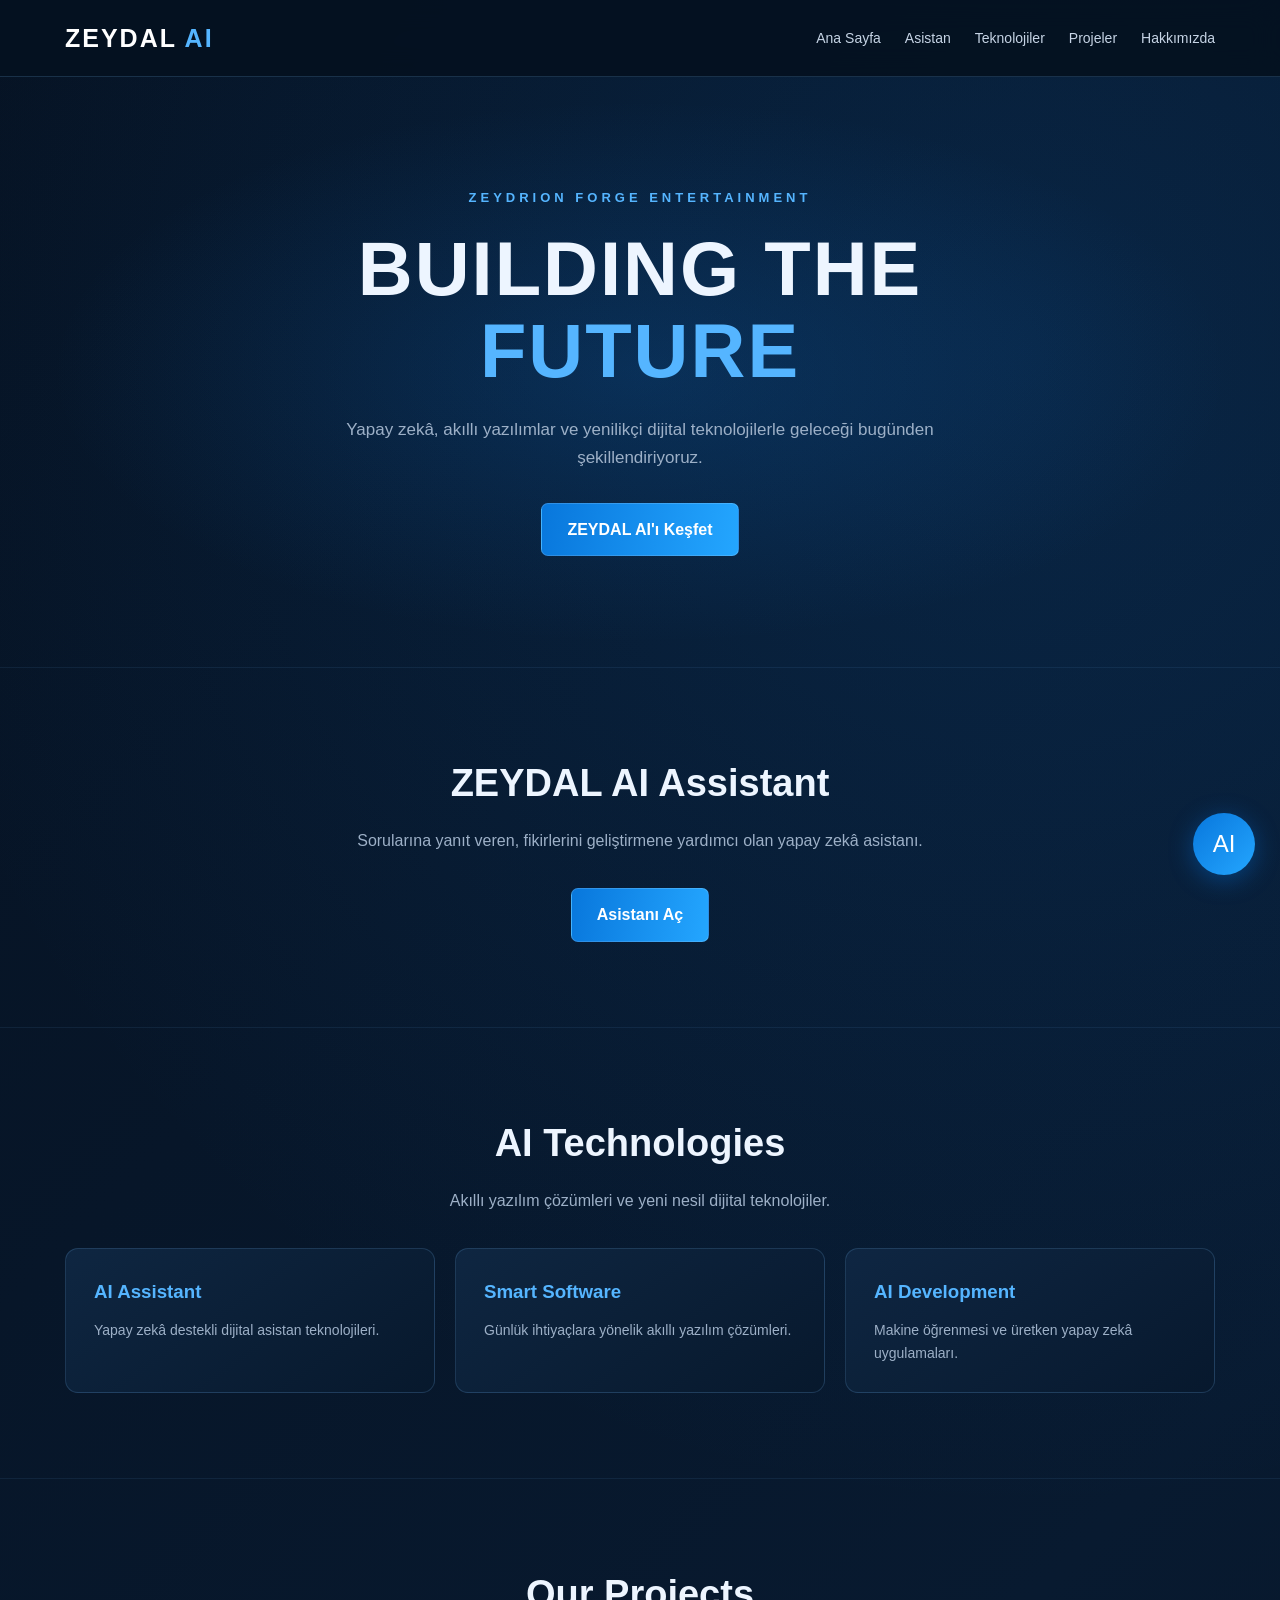
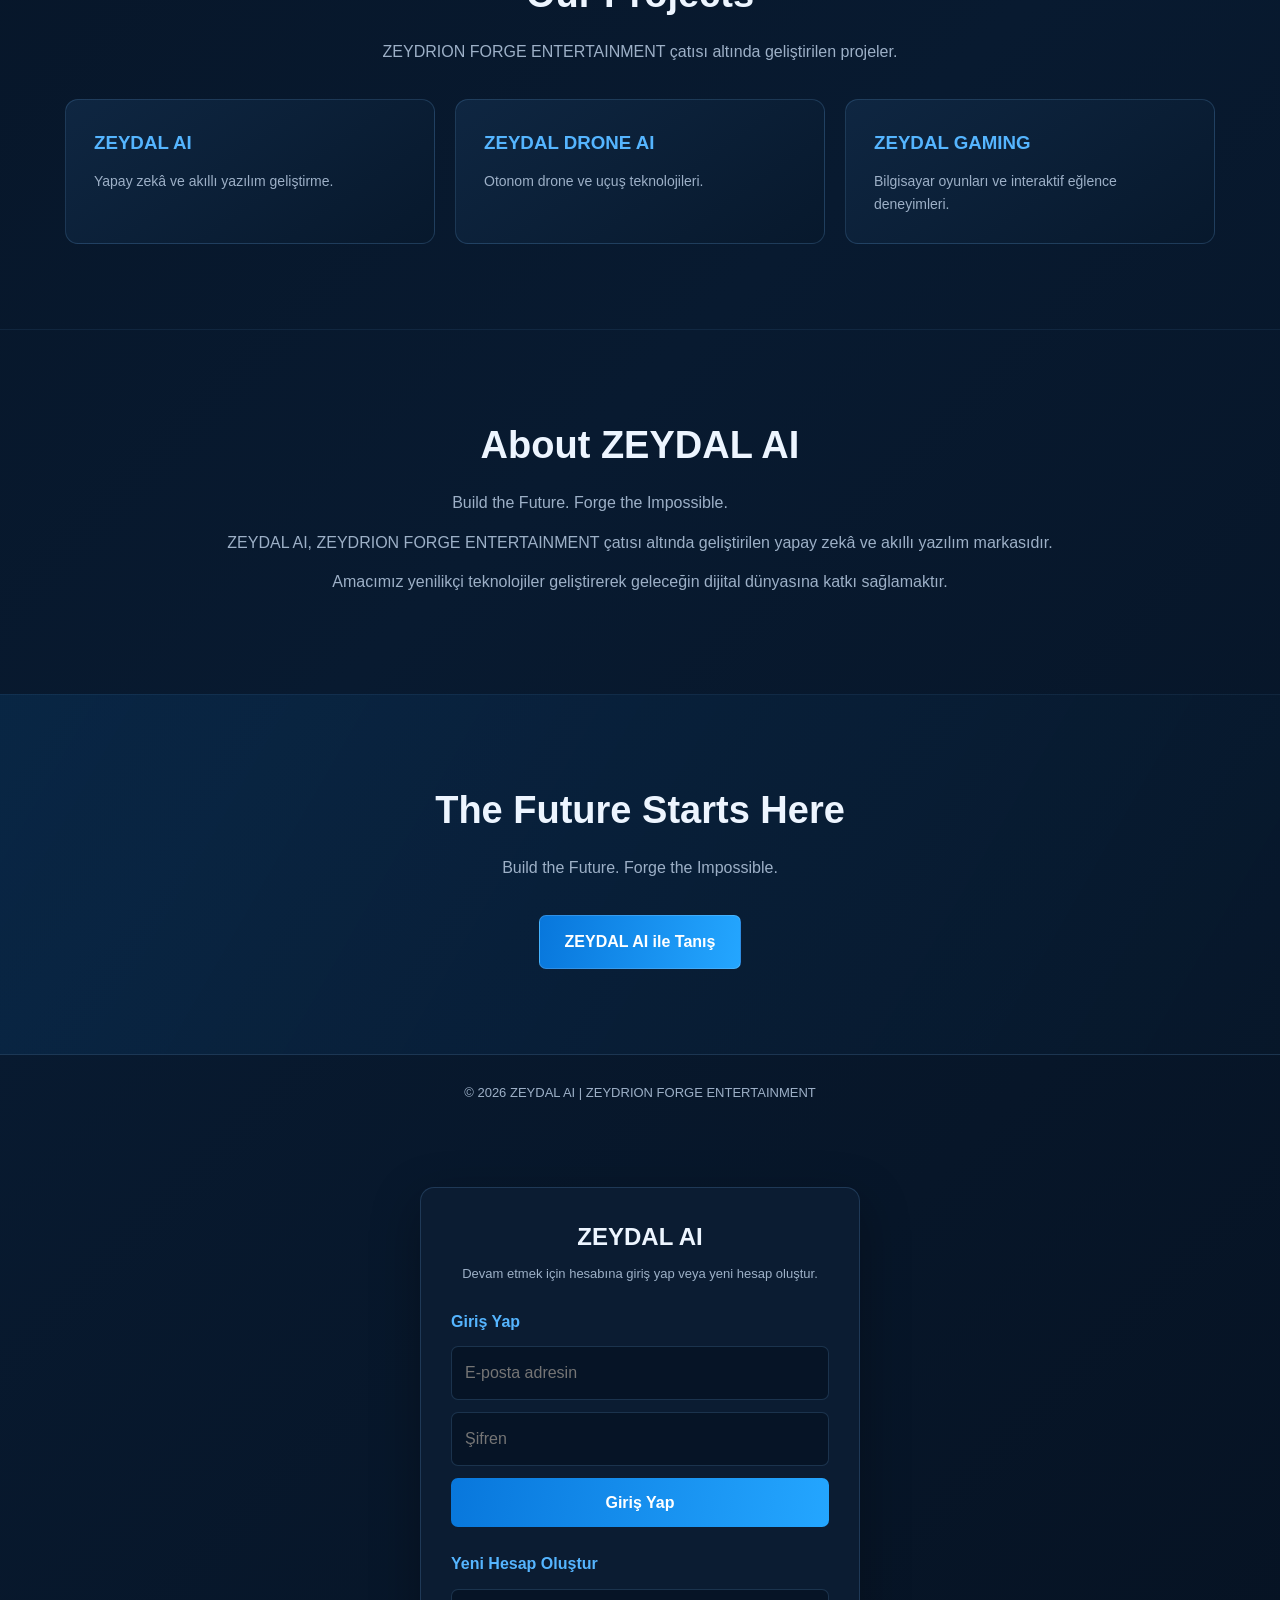
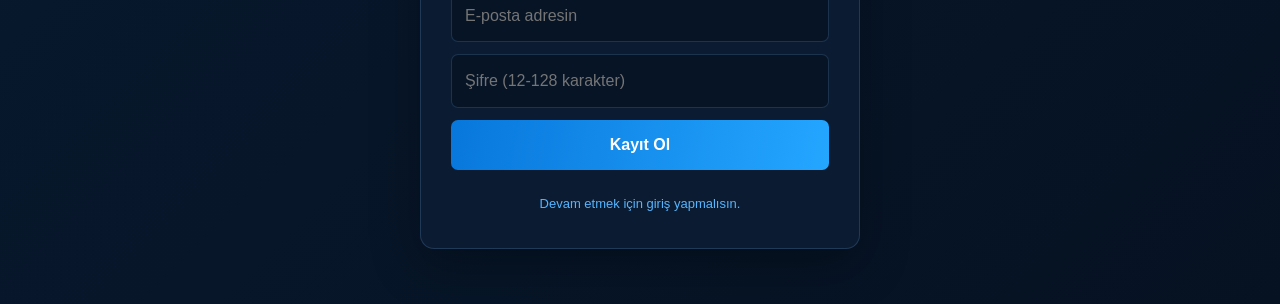
==== commit fd6dfcb2: "Refactor chat form and update styles" ====
--- a/index.html
+++ b/index.html
@@ -1,4 +1,4 @@
- 
+
 <!DOCTYPE html>
 <html lang="tr">
 <head>
@@ -8,12 +8,86 @@
   <meta name="theme-color" content="#071426">
   <title>ZEYDAL AI | Artificial Intelligence</title>
   <link rel="stylesheet" href="style.css">
+
+  <style>
+    #zeydal-chat-messages {
+      overflow-y: auto;
+    }
+
+    /* Sohbet alanı */
+
+    #zeydal-chat-form {
+      display: flex !important;
+      flex-direction: row !important;
+      align-items: center !important;
+      gap: 8px;
+      width: 100%;
+      box-sizing: border-box;
+    }
+
+    #zeydal-chat-form #zeydal-chat-input {
+      flex: 1 1 auto !important;
+      width: 0;
+      min-width: 0 !important;
+    }
+
+    /* Tek mikrofon */
+
+    #zeydal-chat-form #zeydal-voice-toggle {
+      display: inline-flex !important;
+      flex: 0 0 44px !important;
+      align-items: center;
+      justify-content: center;
+      width: 44px;
+      min-width: 44px;
+      height: 44px;
+      min-height: 44px;
+      padding: 0;
+      font-size: 20px;
+      cursor: pointer;
+    }
+
+    /* Başlıkta mikrofon görünmesin */
+
+    .chat-header #zeydal-voice-toggle,
+    .chat-header-actions #zeydal-voice-toggle {
+      display: none !important;
+    }
+
+    #zeydal-chat-form #zeydal-chat-send {
+      flex: 0 0 auto;
+      white-space: nowrap;
+      min-height: 44px;
+    }
+
+    #zeydal-voice-status {
+      padding: 5px 10px;
+      font-size: 13px;
+      text-align: center;
+    }
+
+    @media (max-width: 600px) {
+      #zeydal-chat-form {
+        gap: 5px;
+      }
+
+      #zeydal-chat-form #zeydal-voice-toggle {
+        flex-basis: 42px !important;
+        width: 42px;
+        min-width: 42px;
+        height: 42px;
+        min-height: 42px;
+      }
+    }
+  </style>
 </head>
+
 <body>
 
 <header>
   <div class="container navbar">
     <a href="#home" class="logo">ZEYDAL <span>AI</span></a>
+
     <nav>
       <a href="#home">Ana Sayfa</a>
       <a href="#assistant">Asistan</a>
@@ -28,11 +102,14 @@
   <section class="hero" id="home">
     <div class="container hero-content">
       <div class="eyebrow">ZEYDRION FORGE ENTERTAINMENT</div>
+
       <h1>BUILDING THE <span>FUTURE</span></h1>
+
       <p>
         Yapay zekâ, akıllı yazılımlar ve yenilikçi dijital teknolojilerle
         geleceği bugünden şekillendiriyoruz.
       </p>
+
       <a class="button" href="#assistant">ZEYDAL AI'ı Keşfet</a>
     </div>
   </section>
@@ -40,10 +117,12 @@
   <section class="section" id="assistant">
     <div class="container">
       <h2 class="section-title">ZEYDAL AI Assistant</h2>
+
       <p class="section-description">
         Sorularına yanıt veren, fikirlerini geliştirmene yardımcı olan
         yapay zekâ asistanı.
       </p>
+
       <div style="text-align:center">
         <button class="button" id="zeydal-open-assistant" type="button">
           Asistanı Aç
@@ -55,18 +134,22 @@
   <section class="section" id="tools">
     <div class="container">
       <h2 class="section-title">AI Technologies</h2>
+
       <p class="section-description">
         Akıllı yazılım çözümleri ve yeni nesil dijital teknolojiler.
       </p>
+
       <div class="cards">
         <article class="card">
           <h3>AI Assistant</h3>
           <p>Yapay zekâ destekli dijital asistan teknolojileri.</p>
         </article>
+
         <article class="card">
           <h3>Smart Software</h3>
           <p>Günlük ihtiyaçlara yönelik akıllı yazılım çözümleri.</p>
         </article>
+
         <article class="card">
           <h3>AI Development</h3>
           <p>Makine öğrenmesi ve üretken yapay zekâ uygulamaları.</p>
@@ -78,18 +161,22 @@
   <section class="section" id="projects">
     <div class="container">
       <h2 class="section-title">Our Projects</h2>
+
       <p class="section-description">
         ZEYDRION FORGE ENTERTAINMENT çatısı altında geliştirilen projeler.
       </p>
+
       <div class="cards">
         <article class="card">
           <h3>ZEYDAL AI</h3>
           <p>Yapay zekâ ve akıllı yazılım geliştirme.</p>
         </article>
+
         <article class="card">
           <h3>ZEYDAL DRONE AI</h3>
           <p>Otonom drone ve uçuş teknolojileri.</p>
         </article>
+
         <article class="card">
           <h3>ZEYDAL GAMING</h3>
           <p>Bilgisayar oyunları ve interaktif eğlence deneyimleri.</p>
@@ -101,11 +188,16 @@
   <section class="section" id="about">
     <div class="container about-box">
       <h2 class="section-title">About ZEYDAL AI</h2>
-      <p class="section-description">Build the Future. Forge the Impossible.</p>
+
+      <p class="section-description">
+        Build the Future. Forge the Impossible.
+      </p>
+
       <p>
         ZEYDAL AI, ZEYDRION FORGE ENTERTAINMENT çatısı altında
         geliştirilen yapay zekâ ve akıllı yazılım markasıdır.
       </p>
+
       <p>
         Amacımız yenilikçi teknolojiler geliştirerek geleceğin
         dijital dünyasına katkı sağlamaktır.
@@ -116,7 +208,11 @@
   <section class="section cta">
     <div class="container">
       <h2 class="section-title">The Future Starts Here</h2>
-      <p class="section-description">Build the Future. Forge the Impossible.</p>
+
+      <p class="section-description">
+        Build the Future. Forge the Impossible.
+      </p>
+
       <a href="#assistant" class="button">ZEYDAL AI ile Tanış</a>
     </div>
   </section>
@@ -129,29 +225,59 @@
 </footer>
 
 <!-- AUTH PANEL -->
+
 <section id="zeydal-auth-panel" style="display:none;">
   <h2>ZEYDAL AI</h2>
+
   <p class="auth-description">
     Devam etmek için hesabına giriş yap veya yeni hesap oluştur.
   </p>
 
   <form id="zeydal-login-form" class="auth-form">
     <h3>Giriş Yap</h3>
-    <input id="zeydal-login-email" type="email"
-      placeholder="E-posta adresin" autocomplete="email" required>
-    <input id="zeydal-login-password" type="password"
-      placeholder="Şifren" autocomplete="current-password"
-      minlength="12" maxlength="128" required>
+
+    <input
+      id="zeydal-login-email"
+      type="email"
+      placeholder="E-posta adresin"
+      autocomplete="email"
+      required
+    >
+
+    <input
+      id="zeydal-login-password"
+      type="password"
+      placeholder="Şifren"
+      autocomplete="current-password"
+      minlength="12"
+      maxlength="128"
+      required
+    >
+
     <button type="submit">Giriş Yap</button>
   </form>
 
   <form id="zeydal-register-form" class="auth-form">
     <h3>Yeni Hesap Oluştur</h3>
-    <input id="zeydal-register-email" type="email"
-      placeholder="E-posta adresin" autocomplete="email" required>
-    <input id="zeydal-register-password" type="password"
-      placeholder="Şifre (12-128 karakter)" autocomplete="new-password"
-      minlength="12" maxlength="128" required>
+
+    <input
+      id="zeydal-register-email"
+      type="email"
+      placeholder="E-posta adresin"
+      autocomplete="email"
+      required
+    >
+
+    <input
+      id="zeydal-register-password"
+      type="password"
+      placeholder="Şifre (12-128 karakter)"
+      autocomplete="new-password"
+      minlength="12"
+      maxlength="128"
+      required
+    >
+
     <button type="submit">Kayıt Ol</button>
   </form>
 
@@ -159,31 +285,157 @@
 </section>
 
 <!-- CHAT BUTTON -->
-<button id="zeydal-chat-button" type="button"
-  aria-label="ZEYDAL AI sohbetini aç" style="display:none;">AI</button>
+
+<button
+  id="zeydal-chat-button"
+  type="button"
+  aria-label="ZEYDAL AI sohbetini aç"
+  style="display:none;"
+>
+  AI
+</button>
 
 <!-- CHAT PANEL -->
-<section id="zeydal-chat-panel" aria-label="ZEYDAL AI sohbet"
-  style="display:none;">
+
+<section
+  id="zeydal-chat-panel"
+  aria-label="ZEYDAL AI sohbet"
+  style="display:none;"
+>
+
   <div class="chat-header">
     <strong>ZEYDAL AI</strong>
+
     <div class="chat-header-actions">
       <button id="zeydal-new-chat" type="button">Yeni</button>
-      <button id="zeydal-voice-toggle" type="button">🎙️ Sesli Görüşme</button>
+
       <button id="zeydal-logout" type="button">Çıkış</button>
-      <button id="zeydal-chat-close" type="button"
-        aria-label="Sohbeti kapat">✕</button>
+
+      <button
+        id="zeydal-chat-close"
+        type="button"
+        aria-label="Sohbeti kapat"
+      >
+        ✕
+      </button>
     </div>
   </div>
 
   <div id="zeydal-chat-messages" aria-live="polite"></div>
 
+  <div
+    id="zeydal-voice-status"
+    role="status"
+    aria-live="polite"
+  ></div>
+
+  <!-- TEK MİKROFON: MESAJ KUTUSUNUN YANINDA -->
+
   <form id="zeydal-chat-form">
-    <input id="zeydal-chat-input" type="text"
-      placeholder="Mesajını yaz..." autocomplete="off" required>
-    <button id="zeydal-chat-send" type="submit">Gönder</button>
+
+    <input
+      id="zeydal-chat-input"
+      type="text"
+      placeholder="Mesajını yaz..."
+      autocomplete="off"
+      required
+    >
+
+    <button
+      id="zeydal-voice-toggle"
+      type="button"
+      aria-label="Sesli görüşmeyi başlat"
+      title="Sesli görüşmeyi başlat"
+    >
+      🎙️
+    </button>
+
+    <button id="zeydal-chat-send" type="submit">
+      Gönder
+    </button>
+
   </form>
 </section>
+
+<!-- MİKROFON TEKİLLEŞTİRME -->
+
+<script>
+(function () {
+  "use strict";
+
+  const form = document.getElementById("zeydal-chat-form");
+  const sendButton = document.getElementById("zeydal-chat-send");
+
+  if (!form || !sendButton) return;
+
+  // İlk olarak formun içindeki mikrofonu bul.
+  let microphone = form.querySelector(
+    '[id="zeydal-voice-toggle"]'
+  );
+
+  // Bulunamazsa mevcut mikrofonlardan birini al.
+  if (!microphone) {
+    microphone = document.querySelector(
+      '[id="zeydal-voice-toggle"]'
+    );
+  }
+
+  // Hiç mikrofon yoksa oluştur.
+  if (!microphone) {
+    microphone = document.createElement("button");
+    microphone.id = "zeydal-voice-toggle";
+    microphone.type = "button";
+    microphone.textContent = "🎙️";
+    microphone.setAttribute(
+      "aria-label",
+      "Sesli görüşmeyi başlat"
+    );
+    microphone.title = "Sesli görüşmeyi başlat";
+  }
+
+  // Kullanılacak tek mikrofonu formun içine taşı.
+  form.insertBefore(microphone, sendButton);
+
+  // Diğer tüm kopyaları kaldır.
+  function removeDuplicateMicrophones() {
+    const microphones = document.querySelectorAll(
+      '[id="zeydal-voice-toggle"]'
+    );
+
+    microphones.forEach(element => {
+      if (element !== microphone) {
+        element.remove();
+      }
+    });
+
+    // Mikrofon yanlış yere taşınırsa tekrar forma al.
+    if (microphone.parentElement !== form) {
+      form.insertBefore(microphone, sendButton);
+    }
+
+    // Sıra: mesaj alanı, mikrofon, gönder.
+    if (microphone.nextElementSibling !== sendButton) {
+      form.insertBefore(microphone, sendButton);
+    }
+  }
+
+  removeDuplicateMicrophones();
+
+  // Sonradan oluşturulan kopyaları da kontrol et.
+  const observer = new MutationObserver(() => {
+    removeDuplicateMicrophones();
+  });
+
+  observer.observe(document.body, {
+    childList: true,
+    subtree: true
+  });
+
+  console.log("ZEYDAL AI: Tek mikrofon kontrolü hazır.");
+})();
+</script>
+
+<!-- ZEYDAL AI ANA UYGULAMA -->
 
 <script>
 (() => {
@@ -191,8 +443,9 @@
 
   function initializeZeydal() {
 
-    // API ADRESLERİ
-    const API_URL = "https://zeydal-ai-api.zeydal-dev.workers.dev/";
+    const API_URL =
+      "https://zeydal-ai-api.zeydal-dev.workers.dev/";
+
     const CHAT_API_URL =
       "https://zeydal-api.zeydal-dev.workers.dev/api/chat";
 
@@ -208,9 +461,17 @@
     const messages = $("zeydal-chat-messages");
     const input = $("zeydal-chat-input");
     const sendButton = $("zeydal-chat-send");
+    const voiceStatus = $("zeydal-voice-status");
 
     const requiredElements = [
-      button, panel, authPanel, authMessage, messages, input, sendButton,
+      button,
+      panel,
+      authPanel,
+      authMessage,
+      messages,
+      input,
+      sendButton,
+      voiceStatus,
       $("zeydal-open-assistant"),
       $("zeydal-chat-close"),
       $("zeydal-new-chat"),
@@ -222,19 +483,27 @@
     ];
 
     if (requiredElements.some(element => !element)) {
-      console.error("ZEYDAL AI: Gerekli HTML öğeleri bulunamadı.");
+      console.error(
+        "ZEYDAL AI: Gerekli HTML öğeleri bulunamadı."
+      );
       return;
     }
 
-    // ESKİ OTURUM ANAHTARINI TAŞI
-    let sessionToken = localStorage.getItem(SESSION_KEY) || "";
+    let sessionToken =
+      localStorage.getItem(SESSION_KEY) || "";
 
     if (!sessionToken) {
-      const oldToken = localStorage.getItem("zeydal_ai_session");
+      const oldToken =
+        localStorage.getItem("zeydal_ai_session");
 
       if (oldToken) {
         sessionToken = oldToken;
-        localStorage.setItem(SESSION_KEY, oldToken);
+
+        localStorage.setItem(
+          SESSION_KEY,
+          oldToken
+        );
+
         localStorage.removeItem("zeydal_ai_session");
       }
     }
@@ -244,7 +513,6 @@
     let sessionVerified = false;
     let isCheckingSession = false;
 
-    // GEÇMİŞİ YÜKLE
     function loadHistory() {
       try {
         const saved = JSON.parse(
@@ -264,7 +532,6 @@
       }
     }
 
-    // GEÇMİŞİ KAYDET
     function saveHistory() {
       try {
         localStorage.setItem(
@@ -272,11 +539,12 @@
           JSON.stringify(history.slice(-12))
         );
       } catch (error) {
-        console.warn("ZEYDAL AI: Sohbet geçmişi kaydedilemedi.");
-      }
-    }
-
-    // MESAJ GÖSTER
+        console.warn(
+          "ZEYDAL AI: Sohbet geçmişi kaydedilemedi."
+        );
+      }
+    }
+
     function addMessage(role, content) {
       const message = document.createElement("div");
 
@@ -289,12 +557,12 @@
 
       message.appendChild(text);
       messages.appendChild(message);
+
       messages.scrollTop = messages.scrollHeight;
 
       return message;
     }
 
-    // GEÇMİŞİ GÖSTER
     function renderHistory() {
       messages.replaceChildren();
 
@@ -311,20 +579,112 @@
       });
     }
 
-    // HESAP API İSTEĞİ
-    async function apiRequest(action, data = {}, authenticated = false) {
+    function getEventText(event) {
+      const detail = event.detail;
+
+      if (typeof detail === "string") {
+        return detail.trim();
+      }
+
+      if (detail && typeof detail === "object") {
+        const value =
+          detail.text ||
+          detail.transcript ||
+          detail.message ||
+          detail.response;
+
+        if (typeof value === "string") {
+          return value.trim();
+        }
+      }
+
+      return "";
+    }
+
+    window.addEventListener("zeydal:voice", event => {
+      const detail = event.detail || {};
+      const type = detail.type;
+
+      if (type === "user-transcription") {
+        const text = getEventText(event);
+
+        if (!text) return;
+
+        addMessage("user", text);
+
+        history.push({
+          role: "user",
+          content: text
+        });
+
+        history = history.slice(-12);
+        saveHistory();
+      }
+
+      if (type === "assistant-text") {
+        const text = getEventText(event);
+
+        if (!text) return;
+
+        addMessage("assistant", text);
+
+        history.push({
+          role: "assistant",
+          content: text
+        });
+
+        history = history.slice(-12);
+        saveHistory();
+      }
+
+      if (type === "status") {
+        voiceStatus.textContent =
+          typeof detail.message === "string"
+            ? detail.message
+            : "Sesli görüşme devam ediyor...";
+      }
+
+      if (type === "connected") {
+        voiceStatus.textContent =
+          "Mikrofon aktif. Seni dinliyorum.";
+      }
+
+      if (type === "error") {
+        voiceStatus.textContent =
+          typeof detail.message === "string"
+            ? detail.message
+            : "Sesli görüşmede bir hata oluştu.";
+      }
+
+      if (type === "disconnected") {
+        voiceStatus.textContent =
+          "Sesli görüşme sona erdi.";
+      }
+
+      messages.scrollTop = messages.scrollHeight;
+    });
+
+    async function apiRequest(
+      action,
+      data = {},
+      authenticated = false
+    ) {
       const headers = {
         "Content-Type": "application/json"
       };
 
       if (authenticated && sessionToken) {
-        headers.Authorization = `Bearer ${sessionToken}`;
+        headers.Authorization =
+          `Bearer ${sessionToken}`;
       }
 
       const response = await fetch(API_URL, {
         method: "POST",
         headers,
-        body: JSON.stringify({ action, ...data })
+        body: JSON.stringify({
+          action,
+          ...data
+        })
       });
 
       let result;
@@ -332,22 +692,27 @@
       try {
         result = await response.json();
       } catch {
-        throw new Error("Sunucudan geçerli yanıt alınamadı.");
+        throw new Error(
+          "Sunucudan geçerli yanıt alınamadı."
+        );
       }
 
       if (!response.ok || result.success === false) {
         throw new Error(
-          result.error || result.message || "İşlem başarısız."
+          result.error ||
+          result.message ||
+          "İşlem başarısız."
         );
       }
 
       return result;
     }
 
-    // SESLİ GÖRÜŞME TOKEN BAĞLANTISI
     window.zeydalRequestVoiceToken = async function () {
       if (!sessionToken || !sessionVerified) {
-        throw new Error("Önce hesabına giriş yapmalısın.");
+        throw new Error(
+          "Önce hesabına giriş yapmalısın."
+        );
       }
 
       const result = await apiRequest(
@@ -363,14 +728,19 @@
         result.data?.client_secret?.value;
 
       if (!token) {
-        console.error("ZEYDAL AI: Token yanıtı:", result);
-        throw new Error("Ses bağlantı anahtarı alınamadı.");
+        console.error(
+          "ZEYDAL AI: Token yanıtı:",
+          result
+        );
+
+        throw new Error(
+          "Ses bağlantı anahtarı alınamadı."
+        );
       }
 
       return token;
     };
 
-    // GEMINI API İSTEĞİ
     async function sendChatMessage() {
       const response = await fetch(CHAT_API_URL, {
         method: "POST",
@@ -387,95 +757,109 @@
       try {
         result = await response.json();
       } catch {
-        throw new Error("Gemini sunucusundan geçerli yanıt alınamadı.");
+        throw new Error(
+          "Gemini sunucusundan geçerli yanıt alınamadı."
+        );
       }
 
       if (!response.ok || result.success !== true) {
         throw new Error(
-          result.error || "ZEYDAL AI şu anda yanıt veremiyor."
+          result.error ||
+          "ZEYDAL AI şu anda yanıt veremiyor."
         );
       }
 
       if (typeof result.response !== "string") {
-        throw new Error("Yapay zekâ yanıtı beklenen biçimde değil.");
+        throw new Error(
+          "Yapay zekâ yanıtı beklenen biçimde değil."
+        );
       }
 
       return result.response;
     }
 
-    // SOHBET GÖNDER
-    $("zeydal-chat-form").addEventListener("submit", async event => {
-      event.preventDefault();
-
-      if (!sessionVerified) {
-        authMessage.textContent = "Oturum doğrulanmadı. Lütfen tekrar giriş yap.";
-        return;
-      }
-
-      const message = input.value.trim();
-
-      if (!message || isSending) return;
-
-      isSending = true;
-      sendButton.disabled = true;
-      input.disabled = true;
-
-      history.push({
-        role: "user",
-        content: message
-      });
-
-      history = history.slice(-12);
-      saveHistory();
-      addMessage("user", message);
-
-      input.value = "";
-
-      const waiting = addMessage(
-        "assistant",
-        "ZEYDAL AI yanıt hazırlıyor..."
-      );
-
-      try {
-        const reply = await sendChatMessage();
-
-        waiting.querySelector("p").textContent = reply;
+    $("zeydal-chat-form").addEventListener(
+      "submit",
+      async event => {
+        event.preventDefault();
+
+        if (!sessionVerified) {
+          authMessage.textContent =
+            "Oturum doğrulanmadı. Lütfen tekrar giriş yap.";
+          return;
+        }
+
+        const message = input.value.trim();
+
+        if (!message || isSending) return;
+
+        isSending = true;
+        sendButton.disabled = true;
+        input.disabled = true;
 
         history.push({
-          role: "assistant",
-          content: reply
+          role: "user",
+          content: message
         });
 
         history = history.slice(-12);
         saveHistory();
 
-      } catch (error) {
-        waiting.querySelector("p").textContent =
-          "Bağlantı sorunu: " + error.message;
-
-        const lastItem = history[history.length - 1];
-
-        if (
-          lastItem &&
-          lastItem.role === "user" &&
-          lastItem.content === message
-        ) {
-          history.pop();
+        addMessage("user", message);
+        input.value = "";
+
+        const waiting = addMessage(
+          "assistant",
+          "ZEYDAL AI yanıt hazırlıyor..."
+        );
+
+        try {
+          const reply = await sendChatMessage();
+
+          waiting.querySelector("p").textContent =
+            reply;
+
+          history.push({
+            role: "assistant",
+            content: reply
+          });
+
+          history = history.slice(-12);
+          saveHistory();
+
+        } catch (error) {
+          waiting.querySelector("p").textContent =
+            "Bağlantı sorunu: " + error.message;
+
+          const lastItem =
+            history[history.length - 1];
+
+          if (
+            lastItem &&
+            lastItem.role === "user" &&
+            lastItem.content === message
+          ) {
+            history.pop();
+          }
+
+          saveHistory();
+
+          console.error(
+            "ZEYDAL AI chat error:",
+            error
+          );
+
+        } finally {
+          isSending = false;
+          sendButton.disabled = false;
+          input.disabled = false;
+          input.focus();
+
+          messages.scrollTop = messages.scrollHeight;
         }
-
-        saveHistory();
-        console.error("ZEYDAL AI chat error:", error);
-
-      } finally {
-        isSending = false;
-        sendButton.disabled = false;
-        input.disabled = false;
-        input.focus();
-        messages.scrollTop = messages.scrollHeight;
-      }
-    });
-
-    // SOHBETİ AÇ
+      }
+    );
+
     function openChat() {
       if (!sessionToken || !sessionVerified) {
         panel.style.display = "none";
@@ -501,86 +885,103 @@
       input.focus();
     }
 
-    // SOHBET AÇMA DÜĞMELERİ
     button.addEventListener("click", openChat);
-    $("zeydal-open-assistant").addEventListener("click", openChat);
-
-    // SOHBETİ KAPAT
-    $("zeydal-chat-close").addEventListener("click", () => {
-      panel.style.display = "none";
-
-      if (sessionVerified) {
-        button.style.display = "block";
-      }
-    });
-
-    // YENİ SOHBET
-    $("zeydal-new-chat").addEventListener("click", () => {
-      if (!sessionVerified) return;
-
-      history = [];
-      localStorage.removeItem(HISTORY_KEY);
-      renderHistory();
-      input.focus();
-    });
-
-    // GİRİŞ
-    $("zeydal-login-form").addEventListener("submit", async event => {
-      event.preventDefault();
-
-      authMessage.textContent = "Giriş yapılıyor...";
-
-      try {
-        const result = await apiRequest("login", {
-          email: $("zeydal-login-email").value.trim(),
-          password: $("zeydal-login-password").value
-        });
-
-        const token =
-          result.token ||
-          result.sessionToken ||
-          result.data?.token;
-
-        if (!token) {
-          throw new Error("Sunucu oturum anahtarı döndürmedi.");
+
+    $("zeydal-open-assistant").addEventListener(
+      "click",
+      openChat
+    );
+
+    $("zeydal-chat-close").addEventListener(
+      "click",
+      () => {
+        panel.style.display = "none";
+
+        if (sessionVerified) {
+          button.style.display = "block";
         }
-
-        sessionToken = token;
-        localStorage.setItem(SESSION_KEY, sessionToken);
-
-        // Başarılı giriş yanıtı oturumun ilk doğrulamasıdır.
-        sessionVerified = true;
-
-        authMessage.textContent = "Giriş başarılı.";
-        openChat();
-
-      } catch (error) {
-        authMessage.textContent = error.message;
-      }
-    });
-
-    // KAYIT
-    $("zeydal-register-form").addEventListener("submit", async event => {
-      event.preventDefault();
-
-      authMessage.textContent = "Hesap oluşturuluyor...";
-
-      try {
-        const result = await apiRequest("register", {
-          email: $("zeydal-register-email").value.trim(),
-          password: $("zeydal-register-password").value
-        });
+      }
+    );
+
+    $("zeydal-new-chat").addEventListener(
+      "click",
+      () => {
+        if (!sessionVerified) return;
+
+        history = [];
+        localStorage.removeItem(HISTORY_KEY);
+
+        renderHistory();
+        input.focus();
+      }
+    );
+
+    $("zeydal-login-form").addEventListener(
+      "submit",
+      async event => {
+        event.preventDefault();
+
+        authMessage.textContent = "Giriş yapılıyor...";
+
+        try {
+          const result = await apiRequest("login", {
+            email: $("zeydal-login-email").value.trim(),
+            password: $("zeydal-login-password").value
+          });
+
+          const token =
+            result.token ||
+            result.sessionToken ||
+            result.data?.token;
+
+          if (!token) {
+            throw new Error(
+              "Sunucu oturum anahtarı döndürmedi."
+            );
+          }
+
+          sessionToken = token;
+
+          localStorage.setItem(
+            SESSION_KEY,
+            sessionToken
+          );
+
+          sessionVerified = true;
+
+          authMessage.textContent = "Giriş başarılı.";
+          openChat();
+
+        } catch (error) {
+          authMessage.textContent = error.message;
+        }
+      }
+    );
+
+    $("zeydal-register-form").addEventListener(
+      "submit",
+      async event => {
+        event.preventDefault();
 
         authMessage.textContent =
-          result.message ||
-          "Kayıt işlemi tamamlandı. Giriş yapabilirsiniz.";
-
-      } catch (error) {
-        authMessage.textContent = error.message;
-      }
-    });
-
-    // OTURUM KONTROLÜ
+          "Hesap oluşturuluyor...";
+
+        try {
+          const result = await apiRequest("register", {
+            email: $("zeydal-register-email").value.trim(),
+            password: $("zeydal-register-password").value
+          });
+
+          authMessage.textContent =
+            result.message ||
+            "Kayıt işlemi tamamlandı. Giriş yapabilirsiniz.";
+
+        } catch (error) {
+          authMessage.textContent = error.message;
+        }
+      }
+    );
+
     async function checkSession() {
       if (isCheckingSession) return;
 
@@ -594,12 +995,16 @@
       if (!sessionToken) {
         authPanel.style.display = "block";
         button.style.display = "block";
-        authMessage.textContent = "Devam etmek için giriş yapmalısın.";
+
+        authMessage.textContent =
+          "Devam etmek için giriş yapmalısın.";
+
         isCheckingSession = false;
         return;
       }
 
-      authMessage.textContent = "Oturum kontrol ediliyor...";
+      authMessage.textContent =
+        "Oturum kontrol ediliyor...";
 
       try {
         const result = await apiRequest(
@@ -615,7 +1020,6 @@
           result.data?.authenticated === true;
 
         if (!isValid) {
-          // Sunucu açıkça geçersiz dediğinde token silinir.
           const isInvalid =
             result.valid === false ||
             result.authenticated === false ||
@@ -624,8 +1028,12 @@
 
           if (isInvalid) {
             sessionToken = "";
+
             localStorage.removeItem(SESSION_KEY);
-            authMessage.textContent = "Oturum süresi sona ermiş. Tekrar giriş yap.";
+
+            authMessage.textContent =
+              "Oturum süresi sona ermiş. Tekrar giriş yap.";
+
           } else {
             authMessage.textContent =
               "Sunucu oturum doğrulama yanıtı beklenen biçimde değil.";
@@ -633,6 +1041,7 @@
 
           authPanel.style.display = "block";
           button.style.display = "block";
+
           return;
         }
 
@@ -641,11 +1050,11 @@
         authPanel.style.display = "none";
         button.style.display = "block";
 
-        console.log("ZEYDAL AI: Oturum doğrulandı.");
+        console.log(
+          "ZEYDAL AI: Oturum doğrulandı."
+        );
 
       } catch (error) {
-        // Ağ hatasında token silinmez.
-        // Ancak doğrulama yapılmadan sohbet açılmaz.
         sessionVerified = false;
 
         authPanel.style.display = "block";
@@ -654,55 +1063,73 @@
         authMessage.textContent =
           "Oturum sunucuda doğrulanamadı. İnternet bağlantını kontrol edip sayfayı yenile.";
 
-        console.warn("ZEYDAL AI session check:", error);
+        console.warn(
+          "ZEYDAL AI session check:",
+          error
+        );
 
       } finally {
         isCheckingSession = false;
       }
     }
 
-    // ÇIKIŞ
-    $("zeydal-logout").addEventListener("click", async () => {
-      $("zeydal-logout").disabled = true;
-
-      try {
-        if (sessionToken) {
-          await apiRequest("logout", {}, true);
+    $("zeydal-logout").addEventListener(
+      "click",
+      async () => {
+        $("zeydal-logout").disabled = true;
+
+        try {
+          if (sessionToken) {
+            await apiRequest(
+              "logout",
+              {},
+              true
+            );
+          }
+        } catch (error) {
+          console.warn(
+            "Sunucu çıkış isteği tamamlanamadı:",
+            error
+          );
+        } finally {
+          sessionToken = "";
+          sessionVerified = false;
+
+          localStorage.removeItem(SESSION_KEY);
+          localStorage.removeItem("zeydal_ai_session");
+
+          panel.style.display = "none";
+          authPanel.style.display = "block";
+          button.style.display = "block";
+
+          authMessage.textContent = "Oturum kapatıldı.";
+
+          $("zeydal-logout").disabled = false;
         }
-      } catch (error) {
-        console.warn("Sunucu çıkış isteği tamamlanamadı:", error);
-      } finally {
-        sessionToken = "";
-        sessionVerified = false;
-
-        localStorage.removeItem(SESSION_KEY);
-        localStorage.removeItem("zeydal_ai_session");
-
-        panel.style.display = "none";
-        authPanel.style.display = "block";
-        button.style.display = "block";
-
-        authMessage.textContent = "Oturum kapatıldı.";
-
-        $("zeydal-logout").disabled = false;
-      }
-    });
-
-    // BAŞLANGIÇ
+      }
+    );
+
     loadHistory();
     checkSession();
 
-    console.log("ZEYDAL AI: Arayüz başlatıldı.");
+    console.log(
+      "ZEYDAL AI: Arayüz başlatıldı."
+    );
   }
 
   if (document.readyState === "loading") {
-    document.addEventListener("DOMContentLoaded", initializeZeydal);
+    document.addEventListener(
+      "DOMContentLoaded",
+      initializeZeydal
+    );
   } else {
     initializeZeydal();
   }
 })();
 </script>
 
+<!-- SESLİ ASİSTAN -->
+
 <script src="voice.js"></script>
 
 </body>
--- a/style.css
+++ b/style.css
@@ -1,39 +1,53 @@
+
+/* ==========================================
+   ZEYDAL AI - OFFICIAL DESIGN SYSTEM
+   ZEYDRION FORGE ENTERTAINMENT
+   ========================================== */
 
 :root {
-  --bg: #071426;
-  --panel: #0c1b30;
-  --panel-2: #10233b;
-  --panel-3: #152b46;
-  --text: #edf4ff;
-  --muted: #91a5bd;
-  --blue: #2588ff;
-  --blue-light: #54b2ff;
-  --border: rgba(148, 181, 220, .16);
-  --danger: #f16b75;
-  --shadow: 0 20px 60px rgba(0, 0, 0, .28);
-  font-family: Inter, "Segoe UI", Arial, sans-serif;
-}
+  --bg: #061222;
+  --panel: #0b1c32;
+  --panel-light: #102844;
+  --blue: #168bff;
+  --blue-light: #55b5ff;
+  --silver: #c6d4e5;
+  --text: #edf5ff;
+  --muted: #9db0c7;
+  --border: rgba(112, 174, 235, .2);
+  --danger: #ff7777;
+  --success: #64e0a1;
+}
+
+/* GENEL */
 
 * {
+  margin: 0;
+  padding: 0;
   box-sizing: border-box;
 }
 
 html {
   scroll-behavior: smooth;
-  scroll-padding-top: 80px;
 }
 
 body {
-  margin: 0;
-  background: var(--bg);
+  font-family: Arial, Helvetica, sans-serif;
   color: var(--text);
-  font-family: Inter, "Segoe UI", Arial, sans-serif;
+  background:
+    radial-gradient(circle at 80% 10%, rgba(16,112,204,.17), transparent 35%),
+    linear-gradient(135deg, #061222, #081a30 55%, #061222);
+  line-height: 1.6;
+  min-height: 100vh;
+}
+
+a {
+  color: inherit;
+  text-decoration: none;
 }
 
 button,
 input,
-textarea,
-select {
+textarea {
   font: inherit;
 }
 
@@ -41,1428 +55,504 @@
   cursor: pointer;
 }
 
-button:disabled {
-  opacity: .55;
-  cursor: not-allowed;
-}
-
-[hidden] {
-  display: none !important;
-}
-
-/* =========================================
-   ANA SAYFA - ÜST MENÜ
-   ========================================= */
-
-.site-header {
+img {
+  max-width: 100%;
+}
+
+/* CONTAINER */
+
+.container {
+  width: min(1150px, 92%);
+  margin: auto;
+}
+
+/* HEADER */
+
+header {
   position: sticky;
   top: 0;
   z-index: 100;
+  background: rgba(5,17,32,.94);
+  border-bottom: 1px solid var(--border);
+  backdrop-filter: blur(14px);
+}
+
+.navbar {
   min-height: 76px;
-  padding: 0 7%;
+  display: flex;
+  justify-content: space-between;
+  align-items: center;
+  gap: 20px;
+}
+
+.logo {
+  font-size: 25px;
+  font-weight: 800;
+  letter-spacing: 2px;
+  color: white;
+}
+
+.logo span {
+  color: var(--blue-light);
+}
+
+nav {
+  display: flex;
+  gap: 24px;
+  flex-wrap: wrap;
+}
+
+nav a {
+  color: var(--silver);
+  font-size: 14px;
+  transition: .2s;
+}
+
+nav a:hover {
+  color: var(--blue-light);
+}
+
+/* HERO */
+
+.hero {
+  min-height: 590px;
+  display: flex;
+  align-items: center;
+  text-align: center;
+  padding: 90px 0;
+  background:
+    radial-gradient(ellipse at center, rgba(16,115,210,.2), transparent 65%);
+}
+
+.hero-content {
+  max-width: 850px;
+  margin: auto;
+}
+
+.eyebrow {
+  color: var(--blue-light);
+  letter-spacing: 4px;
+  font-size: 13px;
+  font-weight: bold;
+  margin-bottom: 20px;
+}
+
+.hero h1 {
+  font-size: clamp(38px, 7vw, 76px);
+  line-height: 1.08;
+  margin-bottom: 24px;
+  letter-spacing: 2px;
+}
+
+.hero h1 span {
+  color: var(--blue-light);
+}
+
+.hero p {
+  color: var(--muted);
+  max-width: 680px;
+  margin: 0 auto 32px;
+  font-size: 17px;
+}
+
+/* BUTTONS */
+
+.button {
+  display: inline-block;
+  padding: 13px 25px;
+  border-radius: 7px;
+  background: linear-gradient(100deg, #0877dc, #24a6ff);
+  color: white;
+  border: 1px solid rgba(255,255,255,.15);
+  font-weight: bold;
+  transition: .2s;
+}
+
+.button:hover {
+  transform: translateY(-2px);
+  box-shadow: 0 8px 25px rgba(22,139,255,.25);
+}
+
+/* SECTIONS */
+
+.section {
+  padding: 85px 0;
+  border-top: 1px solid rgba(112,174,235,.09);
+}
+
+.section-title {
+  font-size: clamp(27px, 4vw, 38px);
+  text-align: center;
+  margin-bottom: 14px;
+}
+
+.section-description {
+  color: var(--muted);
+  text-align: center;
+  max-width: 750px;
+  margin: 0 auto 35px;
+}
+
+/* CARDS */
+
+.cards {
+  display: grid;
+  grid-template-columns: repeat(auto-fit, minmax(230px, 1fr));
+  gap: 20px;
+  margin-top: 35px;
+}
+
+.card {
+  background: linear-gradient(145deg, rgba(16,40,68,.9), rgba(8,25,45,.9));
+  border: 1px solid var(--border);
+  border-radius: 13px;
+  padding: 28px;
+  transition: .25s;
+}
+
+.card:hover {
+  transform: translateY(-5px);
+  border-color: rgba(65,164,255,.65);
+}
+
+.card h3 {
+  color: var(--blue-light);
+  margin-bottom: 12px;
+}
+
+.card p {
+  color: var(--muted);
+  font-size: 14px;
+}
+
+/* ABOUT */
+
+.about-box {
+  max-width: 850px;
+  margin: auto;
+  text-align: center;
+}
+
+.about-box p {
+  color: var(--muted);
+  margin: 14px 0;
+}
+
+/* CTA */
+
+.cta {
+  text-align: center;
+  background: linear-gradient(120deg, rgba(11,75,132,.25), rgba(8,25,45,.4));
+}
+
+/* FOOTER */
+
+footer {
+  border-top: 1px solid var(--border);
+  padding: 28px 0;
+  color: var(--muted);
+  text-align: center;
+  font-size: 13px;
+}
+
+/* AUTH PANEL */
+
+#zeydal-auth-panel {
+  display: none;
+  width: min(440px, 92%);
+  margin: 55px auto;
+  padding: 30px;
+  background: var(--panel);
+  border: 1px solid var(--border);
+  border-radius: 14px;
+  box-shadow: 0 15px 50px rgba(0,0,0,.3);
+}
+
+#zeydal-auth-panel h2 {
+  text-align: center;
+  margin-bottom: 8px;
+}
+
+.auth-description {
+  text-align: center;
+  color: var(--muted);
+  font-size: 13px;
+  margin-bottom: 24px;
+}
+
+.auth-form {
+  display: grid;
+  gap: 12px;
+  margin-bottom: 24px;
+}
+
+.auth-form h3 {
+  color: var(--blue-light);
+  font-size: 16px;
+}
+
+.auth-form input,
+#zeydal-chat-input {
+  width: 100%;
+  padding: 13px;
+  border: 1px solid var(--border);
+  border-radius: 7px;
+  outline: none;
+  background: #061426;
+  color: white;
+}
+
+.auth-form input:focus,
+#zeydal-chat-input:focus {
+  border-color: var(--blue);
+}
+
+.auth-form button {
+  border: none;
+  padding: 12px;
+  border-radius: 7px;
+  color: white;
+  background: linear-gradient(100deg, #0877dc, #24a6ff);
+  font-weight: bold;
+}
+
+.auth-form button:disabled {
+  opacity: .5;
+  cursor: wait;
+}
+
+#zeydal-auth-message {
+  min-height: 24px;
+  text-align: center;
+  color: var(--blue-light);
+  font-size: 13px;
+  overflow-wrap: anywhere;
+}
+
+/* CHAT BUTTON */
+
+#zeydal-chat-button {
+  display: none;
+  position: fixed;
+  right: 25px;
+  bottom: 25px;
+  z-index: 500;
+  width: 62px;
+  height: 62px;
+  border: none;
+  border-radius: 50%;
+  background: linear-gradient(135deg, #0877dc, #24a6ff);
+  color: white;
+  font-size: 24px;
+  box-shadow: 0 5px 25px rgba(0,130,255,.35);
+}
+
+/* CHAT PANEL */
+
+#zeydal-chat-panel {
+  display: none;
+  position: fixed;
+  right: 25px;
+  bottom: 25px;
+  z-index: 600;
+  width: min(390px, calc(100vw - 30px));
+  height: min(570px, calc(100vh - 50px));
+  background: #08192d;
+  border: 1px solid var(--border);
+  border-radius: 14px;
+  overflow: hidden;
+  box-shadow: 0 15px 55px rgba(0,0,0,.5);
+}
+
+/* CHAT HEADER */
+
+.chat-header {
+  min-height: 60px;
+  padding: 12px;
+  background: #102b49;
   display: flex;
   align-items: center;
   justify-content: space-between;
-  background: rgba(5, 17, 32, .94);
+  gap: 8px;
   border-bottom: 1px solid var(--border);
-  backdrop-filter: blur(18px);
-  -webkit-backdrop-filter: blur(18px);
-}
-
-.brand {
-  color: #fff;
-  font-size: 23px;
-  font-weight: 850;
-  letter-spacing: 1.5px;
-  text-decoration: none;
-  white-space: nowrap;
-}
-
-.brand span {
-  color: var(--blue-light);
-}
-
-.site-nav {
-  display: flex;
+}
+
+.chat-header strong {
+  color: white;
+  font-size: 15px;
+}
+
+.chat-header-actions {
+  display: flex;
+  gap: 6px;
+  flex-wrap: wrap;
+}
+
+.chat-header button {
+  border: 1px solid var(--border);
+  background: #0a1c31;
+  color: var(--silver);
+  border-radius: 5px;
+  padding: 6px 8px;
+  font-size: 12px;
+}
+
+.chat-header button:hover {
+  border-color: var(--blue);
+  color: white;
+}
+
+/* CHAT MESSAGES */
+
+#zeydal-chat-messages {
+  height: calc(100% - 125px);
+  padding: 15px;
+  overflow-y: auto;
+  display: flex;
+  flex-direction: column;
+  gap: 12px;
+}
+
+.zeydal-message {
+  max-width: 88%;
+  padding: 11px 13px;
+  border-radius: 10px;
+  font-size: 14px;
+  white-space: pre-wrap;
+  overflow-wrap: anywhere;
+}
+
+.zeydal-user {
+  align-self: flex-end;
+  background: #075ca8;
+  color: white;
+}
+
+.zeydal-assistant {
+  align-self: flex-start;
+  background: #142d49;
+  color: var(--silver);
+}
+
+/* CHAT FORM */
+
+#zeydal-chat-form {
+  position: absolute;
+  bottom: 0;
+  left: 0;
+  right: 0;
+  min-height: 65px;
+  padding: 10px;
+  display: flex;
+  flex-direction: row;
   align-items: center;
-  gap: 30px;
-}
-
-.site-nav a {
-  position: relative;
-  color: #b7c7da;
-  font-size: 14px;
-  font-weight: 550;
-  text-decoration: none;
-  transition: color .2s ease;
-}
-
-.site-nav a::after {
-  content: "";
-  position: absolute;
-  left: 0;
-  bottom: -8px;
+  gap: 8px;
+  background: #10233b;
+  border-top: 1px solid var(--border);
+  width: 100%;
+}
+
+/* MESSAGE INPUT */
+
+#zeydal-chat-form #zeydal-chat-input {
+  flex: 1 1 auto;
   width: 0;
-  height: 2px;
-  background: var(--blue-light);
-  transition: width .2s ease;
-}
-
-.site-nav a:hover {
-  color: white;
-}
-
-.site-nav a:hover::after {
-  width: 100%;
-}
-
-.nav-login,
-.primary-btn {
-  color: white;
-  background: linear-gradient(110deg, #126ce0, #319eff);
-  border: 1px solid rgba(112, 190, 255, .25);
-  border-radius: 10px;
-  padding: 13px 21px;
-  font-weight: 700;
-  box-shadow: 0 7px 22px rgba(23, 120, 223, .2);
-  transition: .2s ease;
-}
-
-.nav-login:hover,
-.primary-btn:hover {
-  filter: brightness(1.12);
-  transform: translateY(-2px);
-  box-shadow: 0 10px 28px rgba(23, 120, 223, .32);
-}
-
-/* =========================================
-   ANA SAYFA - HERO / ZEYDAL AI'Yİ KEŞFET
-   ========================================= */
-
-.hero {
-  position: relative;
-  min-height: 610px;
-  padding: 95px 10%;
-  display: flex;
-  align-items: center;
-  justify-content: space-between;
-  gap: 60px;
-  overflow: hidden;
-  isolation: isolate;
-  background:
-    radial-gradient(ellipse at 78% 48%, rgba(37, 136, 255, .2), transparent 34%),
-    radial-gradient(ellipse at 15% 90%, rgba(23, 86, 160, .13), transparent 35%),
-    linear-gradient(120deg, #071426 0%, #0b1d34 55%, #08172b 100%);
-}
-
-.hero::before {
-  content: "";
-  position: absolute;
-  z-index: -1;
-  width: 560px;
-  height: 560px;
-  right: 7%;
-  top: 50%;
-  transform: translateY(-50%);
-  border: 1px solid rgba(83, 168, 255, .09);
-  border-radius: 50%;
-  box-shadow:
-    0 0 0 45px rgba(83, 168, 255, .025),
-    0 0 0 95px rgba(83, 168, 255, .02);
-}
-
-.hero::after {
-  content: "";
-  position: absolute;
-  z-index: -1;
-  width: 5px;
-  height: 5px;
-  top: 18%;
-  left: 12%;
-  border-radius: 50%;
-  background: #54b2ff;
-  box-shadow:
-    160px 120px 0 rgba(84, 178, 255, .5),
-    360px 280px 0 rgba(84, 178, 255, .35),
-    650px 80px 0 rgba(84, 178, 255, .3),
-    900px 360px 0 rgba(84, 178, 255, .35);
-}
-
-.hero-content {
-  position: relative;
-  z-index: 2;
-  max-width: 650px;
-}
-
-.eyebrow {
-  display: inline-block;
-  color: #5db6ff;
-  font-size: 12px;
-  font-weight: 800;
-  letter-spacing: 3px;
-  text-transform: uppercase;
-}
-
-.hero h1 {
-  margin: 22px 0;
-  color: #fff;
-  font-size: clamp(42px, 6vw, 70px);
-  line-height: 1.1;
-  letter-spacing: -2px;
-  font-weight: 850;
-}
-
-.hero h1 span,
-.welcome h1 span {
-  color: #4ba8ff;
-}
-
-.hero p {
-  max-width: 540px;
-  margin: 0 0 32px;
-  color: #a5b7cb;
-  font-size: 18px;
-  line-height: 1.85;
-}
-
-.hero-content .primary-btn {
+  min-width: 0;
+  padding: 10px;
+}
+
+/* MICROPHONE - ONLY BESIDE SEND BUTTON */
+
+#zeydal-chat-form #zeydal-voice-toggle {
   display: inline-flex;
+  flex: 0 0 44px;
   align-items: center;
   justify-content: center;
-  min-height: 49px;
-  padding: 14px 25px;
-  text-decoration: none;
-}
-
-.hero-orb {
-  position: relative;
-  z-index: 2;
-  width: 310px;
-  height: 310px;
-  flex-shrink: 0;
-  display: grid;
-  place-items: center;
-  border-radius: 50%;
-  border: 1px solid rgba(83, 168, 255, .4);
-  background: radial-gradient(circle, rgba(28, 105, 190, .12), rgba(7, 20, 38, .05) 65%);
-  box-shadow:
-    0 0 80px rgba(22, 117, 255, .18),
-    inset 0 0 70px rgba(22, 117, 255, .12);
-}
-
-.hero-orb::before,
-.hero-orb::after {
-  content: "";
-  position: absolute;
-  inset: 17px;
-  border: 1px solid rgba(83, 168, 255, .2);
-  border-radius: 50%;
-}
-
-.hero-orb::after {
-  inset: -18px;
-  border-color: rgba(83, 168, 255, .12);
-}
-
-.orb-core,
-.welcome-mark {
-  width: 130px;
-  height: 130px;
-  display: grid;
-  place-items: center;
-  border-radius: 50%;
-  color: white;
-  font-size: 65px;
-  font-weight: 900;
-  background: linear-gradient(145deg, #0c4c9b, #39a9ff);
-  box-shadow:
-    0 0 55px rgba(50, 155, 255, .5),
-    inset 0 0 20px rgba(255, 255, 255, .12);
-}
-
-/* =========================================
-   ANA SAYFA - TEKNOLOJİ / PROJELER / HAKKIMIZDA
-   ========================================= */
-
-.info-section {
-  position: relative;
-  padding: 95px 9%;
-  text-align: center;
-  background: #071426;
-}
-
-.info-section:nth-of-type(even) {
-  background: #091a2e;
-}
-
-.info-section h2 {
-  max-width: 850px;
-  margin: 16px auto;
-  color: #f2f7ff;
-  font-size: clamp(28px, 4vw, 38px);
-  line-height: 1.25;
-  font-weight: 800;
-  letter-spacing: -.7px;
-}
-
-.info-section > p {
-  max-width: 720px;
-  margin: 0 auto;
-  color: var(--muted);
-  font-size: 16px;
-  line-height: 1.8;
-}
-
-.info-grid {
-  display: grid;
-  grid-template-columns: repeat(3, minmax(0, 1fr));
-  gap: 20px;
-  margin-top: 42px;
-  text-align: left;
-}
-
-.info-card {
-  position: relative;
-  min-height: 185px;
-  padding: 30px;
-  overflow: hidden;
-  border: 1px solid var(--border);
-  border-radius: 17px;
-  background: linear-gradient(145deg, rgba(19, 43, 70, .95), rgba(11, 28, 48, .95));
-  transition: transform .25s ease, border-color .25s ease, box-shadow .25s ease;
-}
-
-.info-card::before {
-  content: "";
-  position: absolute;
-  top: 0;
-  left: 0;
-  width: 100%;
-  height: 2px;
-  background: linear-gradient(90deg, transparent, #2588ff, transparent);
-  opacity: .6;
-}
-
-.info-card:hover {
-  transform: translateY(-7px);
-  border-color: rgba(84, 178, 255, .5);
-  box-shadow: 0 18px 42px rgba(0, 0, 0, .25);
-}
-
-.info-card h3 {
-  margin: 0 0 14px;
-  color: #eaf4ff;
-  font-size: 19px;
-  font-weight: 750;
-}
-
-.info-card p {
-  margin: 0;
-  color: var(--muted);
-  font-size: 14px;
-  line-height: 1.8;
-}
-
-/* =========================================
-   ANA SAYFA - FOOTER
-   ========================================= */
-
-.site-footer {
-  display: flex;
-  align-items: center;
-  justify-content: space-between;
-  gap: 15px;
-  padding: 27px 8%;
-  color: var(--muted);
-  background: #050f1d;
-  border-top: 1px solid var(--border);
-  font-size: 13px;
-}
-
-.site-footer a {
-  color: var(--blue-light);
-  text-decoration: none;
-}
-
-.site-footer a:hover {
-  color: white;
-}
-
-/* =========================================
-   GİRİŞ VE KAYIT
-   ========================================= */
-
-.modal-backdrop {
-  position: fixed;
-  z-index: 1000;
-  inset: 0;
-  display: grid;
-  place-items: center;
-  padding: 20px;
-  background: rgba(0, 0, 0, .72);
-  backdrop-filter: blur(8px);
-  -webkit-backdrop-filter: blur(8px);
-}
-
-.auth-card {
-  position: relative;
-  width: min(100%, 420px);
-  padding: 35px;
-  border-radius: 20px;
-  border: 1px solid var(--border);
-  background: #0c1b30;
-  box-shadow: var(--shadow);
-}
-
-.modal-close {
-  position: absolute;
-  top: 13px;
-  right: 17px;
-  color: #b5c8dd;
-  background: none;
-  border: 0;
-  font-size: 28px;
-}
-
-.modal-close:hover {
-  color: white;
-}
-
-.auth-brand {
-  display: block;
-  text-align: center;
-  margin-bottom: 20px;
-}
-
-.auth-card h2 {
-  text-align: center;
-  font-size: 22px;
-}
-
-.auth-tabs {
-  display: grid;
-  grid-template-columns: 1fr 1fr;
-  gap: 8px;
-  padding: 5px;
-  margin: 22px 0;
-  border-radius: 10px;
-  background: #071426;
-}
-
-.auth-tabs button {
-  padding: 10px;
-  border: 0;
-  border-radius: 8px;
-  color: var(--muted);
-  background: transparent;
-}
-
-.auth-tabs button.active {
-  color: white;
-  background: #17477c;
-}
-
-.auth-card label,
-.workspace-card label {
-  display: block;
-  margin: 15px 0 8px;
-  color: #c8d8e9;
-  font-size: 13px;
-  font-weight: 650;
-}
-
-.auth-card input,
-.workspace-card input,
-.workspace-card select,
-.settings-card select,
-.library-toolbar input,
-.history-search {
-  width: 100%;
-  min-height: 45px;
-  padding: 11px 13px;
-  color: var(--text);
-  background: #071426;
-  border: 1px solid var(--border);
-  border-radius: 9px;
-  outline: none;
-}
-
-.auth-card input:focus,
-.workspace-card textarea:focus,
-.workspace-card input:focus,
-.workspace-card select:focus,
-.settings-card select:focus {
-  border-color: var(--blue);
-  box-shadow: 0 0 0 3px rgba(37, 136, 255, .1);
-}
-
-.full-btn {
-  width: 100%;
-  margin-top: 22px;
-}
-
-.form-message {
-  min-height: 20px;
-  color: #ffb4b4;
-  font-size: 13px;
-  line-height: 1.5;
-}
-
-/* =========================================
-   UYGULAMA ANA İSKELETİ
-   ========================================= */
-
-.app-shell {
-  position: fixed;
-  z-index: 500;
-  inset: 0;
-  display: flex;
-  overflow: hidden;
-  background: var(--bg);
-  color: var(--text);
-}
-
-.sidebar {
-  width: 270px;
-  flex-shrink: 0;
-  display: flex;
-  flex-direction: column;
-  padding: 20px 14px 12px;
-  background: #09182b;
-  border-right: 1px solid var(--border);
-}
-
-.sidebar-top {
-  display: flex;
-  align-items: center;
-  justify-content: space-between;
-  padding: 3px 8px 22px;
-}
-
-.sidebar-brand {
-  font-size: 20px;
-}
-
-.new-chat-btn {
-  width: 100%;
-  padding: 13px;
-  color: white;
-  background: #123c69;
-  border: 1px solid rgba(72, 158, 255, .24);
-  border-radius: 10px;
-  text-align: left;
-  font-weight: 700;
-  transition: background .2s ease;
-}
-
-.new-chat-btn:hover {
-  background: #174c82;
-}
-
-.sidebar-nav {
-  display: grid;
-  gap: 5px;
-  margin-top: 20px;
-}
-
-.side-link {
-  display: flex;
-  align-items: center;
-  gap: 13px;
-  width: 100%;
-  padding: 12px 13px;
-  color: #a8bbd0;
-  background: transparent;
-  border: 0;
-  border-radius: 9px;
-  text-align: left;
-  font-size: 14px;
-  transition: .2s ease;
-}
-
-.side-link:hover,
-.side-link.active {
-  color: white;
-  background: #142e4b;
-}
-
-.side-link.active {
-  box-shadow: inset 3px 0 #349aff;
-}
-
-.history-area {
-  flex: 1;
-  min-height: 0;
-  margin-top: 27px;
-  overflow-y: auto;
-}
-
-.history-heading,
-.history-group-title {
-  margin: 0 9px 10px;
-  color: #7089a5;
-  font-size: 10px;
-  font-weight: 800;
-  letter-spacing: 1.5px;
-}
-
-.history-group-title {
-  margin-top: 18px;
-}
-
-.history-search {
-  min-height: 37px;
-  margin-bottom: 10px;
-  font-size: 12px;
-}
-
-.conversation-item {
-  display: flex;
-  align-items: center;
-  gap: 4px;
-  padding: 4px;
-  border-radius: 8px;
-}
-
-.conversation-item:hover,
-.conversation-item.selected {
-  background: #132b46;
-}
-
-.conversation-open {
-  min-width: 0;
-  flex: 1;
-  overflow: hidden;
-  padding: 7px;
-  color: #b6c7d9;
-  background: transparent;
-  border: 0;
-  text-align: left;
-  text-overflow: ellipsis;
-  white-space: nowrap;
-  font-size: 12px;
-}
-
-.conversation-actions {
-  display: flex;
-  opacity: .65;
-}
-
-.conversation-actions button {
-  padding: 4px;
-  color: #aabdd2;
-  background: transparent;
-  border: 0;
-}
-
-.conversation-actions button:hover {
-  color: white;
-}
-
-.history-empty {
-  padding: 8px;
-  color: var(--muted);
-  font-size: 12px;
-}
-
-.sidebar-bottom {
-  padding: 15px 8px 5px;
-  color: #91a6bd;
-  font-size: 12px;
-  border-top: 1px solid var(--border);
-}
-
-.online-dot {
-  display: inline-block;
-  width: 7px;
-  height: 7px;
-  margin-right: 6px;
-  border-radius: 50%;
-  background: #39d99b;
-}
-
-/* =========================================
-   UYGULAMA ÜST MENÜSÜ
-   ========================================= */
-
-.app-main {
-  min-width: 0;
-  flex: 1;
-  display: flex;
-  flex-direction: column;
-  background: var(--bg);
-}
-
-.app-header {
-  height: 65px;
-  flex-shrink: 0;
-  display: flex;
-  align-items: center;
-  justify-content: space-between;
-  padding: 0 23px;
-  border-bottom: 1px solid var(--border);
-  background: rgba(9, 24, 43, .92);
-}
-
-.app-header-title {
-  font-size: 14px;
-  font-weight: 700;
-}
-
-.header-actions {
-  display: flex;
-  gap: 8px;
-}
-
-.icon-btn {
-  width: 37px;
-  height: 37px;
-  display: inline-grid;
-  place-items: center;
-  color: #bdcce0;
-  background: transparent;
-  border: 1px solid transparent;
-  border-radius: 9px;
-  font-size: 17px;
-  transition: .2s ease;
-}
-
-.icon-btn:hover {
-  color: white;
-  background: #172e49;
-  border-color: var(--border);
-}
-
-.mobile-menu-btn,
-.mobile-sidebar-close {
-  display: none;
-}
-
-/* =========================================
-   SOHBET EKRANI
-   ========================================= */
-
-.chat-page {
-  flex: 1;
-  min-height: 0;
-  display: flex;
-  flex-direction: column;
-}
-
-.chat-content {
-  flex: 1;
-  min-height: 0;
-  overflow-y: auto;
-  padding: 30px 20px;
-}
-
-.welcome {
-  max-width: 750px;
-  margin: 7vh auto 30px;
-  text-align: center;
-}
-
-.welcome-mark {
-  width: 70px;
-  height: 70px;
-  margin: 0 auto 22px;
-  font-size: 35px;
-}
-
-.welcome h1 {
-  font-size: 30px;
-}
-
-.welcome p {
-  color: var(--muted);
-}
-
-.suggestion-grid {
-  display: grid;
-  grid-template-columns: 1fr 1fr;
-  gap: 10px;
-  margin-top: 30px;
-}
-
-.suggestion {
-  padding: 15px;
-  color: #c9d9eb;
-  background: #10243b;
-  border: 1px solid var(--border);
-  border-radius: 11px;
-  text-align: left;
-  transition: .2s ease;
-}
-
-.suggestion:hover {
-  border-color: #318ff0;
-  background: #142e4b;
-}
-
-.chat-messages {
-  width: min(100%, 850px);
-  margin: 0 auto;
-  display: flex;
-  flex-direction: column;
-  gap: 22px;
-}
-
-.message {
-  display: flex;
-  gap: 13px;
-  align-items: flex-start;
-}
-
-.message-avatar {
-  width: 34px;
-  height: 34px;
-  flex-shrink: 0;
-  display: grid;
-  place-items: center;
-  border-radius: 10px;
-  background: #164d87;
-  color: white;
-  font-weight: 800;
-}
-
-.user-message .message-avatar {
-  background: #26394e;
-}
-
-.message-body {
-  min-width: 0;
-  flex: 1;
-  padding-top: 2px;
-}
-
-.message-author {
-  margin-bottom: 8px;
-  color: #a9c5e1;
-  font-size: 12px;
-  font-weight: 750;
-}
-
-.message-text {
-  color: #e3edf8;
-  line-height: 1.75;
-  font-size: 15px;
-  white-space: pre-wrap;
-  overflow-wrap: anywhere;
-}
-
-.save-to-library {
-  margin-top: 9px;
-  padding: 6px 9px;
-  color: #91bce5;
-  background: transparent;
+  width: 44px;
+  min-width: 44px;
+  height: 44px;
+  min-height: 44px;
+  padding: 0;
   border: 1px solid var(--border);
   border-radius: 7px;
-  font-size: 11px;
-}
-
-.composer-wrap {
-  width: min(100%, 900px);
-  margin: 0 auto;
-  padding: 12px 20px 17px;
-}
-
-.chat-form {
-  display: flex;
-  align-items: flex-end;
-  gap: 10px;
-  padding: 10px;
-  border: 1px solid rgba(112, 163, 218, .3);
-  border-radius: 15px;
-  background: #10233a;
-  box-shadow: 0 10px 35px rgba(0, 0, 0, .16);
-}
-
-.chat-form textarea {
-  min-height: 43px;
-  max-height: 180px;
-  flex: 1;
-  resize: vertical;
-  padding: 11px;
-  color: white;
-  background: transparent;
-  border: 0;
-  outline: none;
-}
-
-.chat-form textarea::placeholder {
-  color: #7890aa;
-}
-
-.chat-form button {
-  width: 42px;
-  height: 42px;
-  color: white;
-  background: #1978df;
-  border: 0;
-  border-radius: 10px;
-  font-size: 19px;
-}
-
-.composer-note {
-  margin: 9px 0 0;
-  color: #7288a1;
-  font-size: 10px;
-  text-align: center;
-}
-
-.typing-indicator {
-  margin-left: 47px;
-  color: #83a8cf;
-  font-size: 13px;
-}
-
-/* =========================================
-   ÖZELLİK SAYFALARI
-   ========================================= */
-
-.feature-page {
-  flex: 1;
-  min-height: 0;
-  overflow-y: auto;
-  padding: 35px 5%;
-}
-
-.feature-inner {
-  width: min(100%, 900px);
-  margin: 0 auto;
-}
-
-.feature-heading {
-  margin-bottom: 28px;
-}
-
-.feature-heading h1 {
-  margin: 12px 0 8px;
-  font-size: 32px;
-}
-
-.feature-heading p {
-  max-width: 700px;
-  color: var(--muted);
-  line-height: 1.7;
-}
-
-/* =========================================
-   GÖRSELLEŞTİRME
-   ========================================= */
-
-.workspace-card,
-.settings-card {
-  padding: 26px;
-  border: 1px solid var(--border);
-  border-radius: 16px;
-  background: #0d2036;
-  box-shadow: var(--shadow);
-}
-
-.workspace-card textarea {
-  width: 100%;
-  min-height: 130px;
-  resize: vertical;
-  padding: 14px;
-  color: var(--text);
-  background: #071426;
-  border: 1px solid var(--border);
-  border-radius: 10px;
-  outline: none;
-  line-height: 1.6;
-}
-
-.workspace-card .large-textarea {
-  min-height: 150px;
-}
-
-.form-grid {
-  display: grid;
-  grid-template-columns: 1fr 1fr;
-  gap: 12px 18px;
-  margin: 15px 0 23px;
-}
-
-.workspace-card select {
+  background: #0a1c31;
+  color: var(--silver);
+  font-size: 20px;
   cursor: pointer;
 }
 
-.prompt-result {
-  margin-top: 25px;
-  padding-top: 22px;
-  border-top: 1px solid var(--border);
-}
-
-.result-heading {
-  display: flex;
-  align-items: center;
-  justify-content: space-between;
-  gap: 15px;
-}
-
-.result-heading h3 {
-  margin: 0;
-}
-
-.prompt-result textarea {
-  min-height: 180px;
-  margin-top: 13px;
-}
-
-.secondary-btn,
-.danger-btn {
-  padding: 9px 13px;
-  color: #c8d9eb;
-  background: #183451;
-  border: 1px solid var(--border);
-  border-radius: 8px;
-  font-size: 12px;
-}
-
-.secondary-btn:hover {
-  background: #21466e;
-}
-
-.danger-btn {
-  color: #ffabb1;
-  background: rgba(130, 34, 45, .18);
-}
-
-/* =========================================
-   KİTAPLIK
-   ========================================= */
-
-.muted-note {
-  color: var(--muted);
-  font-size: 12px;
-  line-height: 1.6;
-}
-
-.library-toolbar {
-  display: flex;
-  align-items: center;
-  gap: 15px;
-  margin-bottom: 18px;
-}
-
-.library-toolbar input {
-  flex: 1;
-}
-
-.library-toolbar span {
-  color: var(--muted);
-  font-size: 12px;
+#zeydal-chat-form #zeydal-voice-toggle:hover {
+  border-color: var(--blue);
+  color: white;
+}
+
+/* HIDE MICROPHONE FROM CHAT HEADER */
+
+.chat-header #zeydal-voice-toggle,
+.chat-header-actions #zeydal-voice-toggle {
+  display: none !important;
+}
+
+/* SEND BUTTON */
+
+#zeydal-chat-form #zeydal-chat-send {
+  flex: 0 0 auto;
   white-space: nowrap;
-}
-
-.library-list {
-  display: grid;
-  gap: 13px;
-}
-
-.library-card,
-.library-empty {
-  padding: 20px;
-  background: #0d2036;
-  border: 1px solid var(--border);
-  border-radius: 13px;
-}
-
-.library-card p {
-  margin-top: 0;
-  color: #d9e7f6;
-  line-height: 1.7;
-  white-space: pre-wrap;
-  overflow-wrap: anywhere;
-}
-
-.library-card-footer {
-  display: flex;
-  align-items: center;
-  justify-content: space-between;
-  gap: 12px;
-  padding-top: 12px;
-  border-top: 1px solid var(--border);
-}
-
-.library-card-footer small {
-  color: var(--muted);
-}
-
-.library-card-footer div {
-  display: flex;
-  gap: 7px;
-}
-
-.library-empty {
-  color: var(--muted);
-  text-align: center;
-}
-
-/* =========================================
-   ÖZELLEŞTİR
-   ========================================= */
-
-.setting-row {
-  display: flex;
-  align-items: center;
-  justify-content: space-between;
-  gap: 20px;
-  padding: 17px 0;
-  border-bottom: 1px solid var(--border);
-}
-
-.setting-row:first-child {
-  padding-top: 0;
-}
-
-.setting-row h3 {
-  margin: 0 0 6px;
-  font-size: 15px;
-}
-
-.setting-row p {
-  margin: 0;
-  color: var(--muted);
-  font-size: 12px;
-}
-
-.setting-row select {
-  width: 170px;
-  flex-shrink: 0;
-}
-
-.settings-card > button {
-  margin-top: 20px;
-}
-
-/* =========================================
-   AÇIK TEMA
-   ========================================= */
-
-#app-panel[data-theme="light"] {
-  --bg: #f1f5fa;
-  --text: #17283b;
-  --muted: #61748a;
-  --border: rgba(30, 60, 90, .16);
-}
-
-#app-panel[data-theme="light"] .app-main,
-#app-panel[data-theme="light"] .chat-page,
-#app-panel[data-theme="light"] .feature-page {
-  background: #f1f5fa;
-  color: #17283b;
-}
-
-#app-panel[data-theme="light"] .app-header,
-#app-panel[data-theme="light"] .sidebar {
-  background: #e6edf5;
-}
-
-#app-panel[data-theme="light"] .side-link,
-#app-panel[data-theme="light"] .conversation-open,
-#app-panel[data-theme="light"] .message-text {
-  color: #243c55;
-}
-
-#app-panel[data-theme="light"] .workspace-card,
-#app-panel[data-theme="light"] .settings-card,
-#app-panel[data-theme="light"] .library-card,
-#app-panel[data-theme="light"] .library-empty {
-  background: #fff;
-  color: #17283b;
-}
-
-#app-panel[data-theme="light"] .workspace-card textarea,
-#app-panel[data-theme="light"] .workspace-card select,
-#app-panel[data-theme="light"] .settings-card select,
-#app-panel[data-theme="light"] .library-toolbar input {
-  background: #f4f7fb;
-  color: #17283b;
-}
-
-#app-panel[data-theme="light"] .chat-form {
-  background: #fff;
-}
-
-#app-panel[data-theme="light"] .chat-form textarea {
-  color: #17283b;
-}
-
-#app-panel[data-font-size="small"] .message-text {
-  font-size: 13px;
-}
-
-#app-panel[data-font-size="medium"] .message-text {
-  font-size: 15px;
-}
-
-#app-panel[data-font-size="large"] .message-text {
-  font-size: 18px;
-}
-
-#app-panel[data-density="compact"] .chat-messages {
-  max-width: 680px;
-  gap: 13px;
-}
-
-#app-panel[data-density="wide"] .chat-messages {
-  max-width: 950px;
-  gap: 22px;
-}
-
-/* =========================================
-   KAYDIRMA ÇUBUKLARI
-   ========================================= */
-
-.chat-content,
-.feature-page,
-.history-area {
-  scrollbar-width: thin;
-  scrollbar-color: #294969 transparent;
-}
-
-.chat-content::-webkit-scrollbar,
-.feature-page::-webkit-scrollbar,
-.history-area::-webkit-scrollbar {
-  width: 7px;
-}
-
-.chat-content::-webkit-scrollbar-thumb,
-.feature-page::-webkit-scrollbar-thumb,
-.history-area::-webkit-scrollbar-thumb {
-  background: #294969;
-  border-radius: 10px;
-}
-
-/* =========================================
-   TABLET UYUMLULUK
-   ========================================= */
-
-@media (max-width: 900px) {
-  .site-header {
-    padding: 0 5%;
-  }
-
-  .site-nav {
+  border: none;
+  border-radius: 7px;
+  padding: 0 15px;
+  min-height: 44px;
+  color: white;
+  background: #087fe5;
+}
+
+#zeydal-chat-send:disabled {
+  opacity: .5;
+  cursor: wait;
+}
+
+/* MOBILE */
+
+@media (max-width: 700px) {
+  .navbar {
+    padding: 15px 0;
+    flex-direction: column;
+  }
+
+  nav {
+    justify-content: center;
     gap: 13px;
   }
 
-  .site-nav a {
-    font-size: 12px;
-  }
-
   .hero {
-    padding: 75px 7%;
-    gap: 30px;
-  }
-
-  .hero-orb {
-    width: 230px;
-    height: 230px;
-  }
-
-  .orb-core {
-    width: 105px;
-    height: 105px;
-    font-size: 52px;
-  }
-
-  .info-section {
-    padding: 75px 6%;
-  }
-
-  .info-grid {
-    grid-template-columns: repeat(2, minmax(0, 1fr));
-  }
-}
-
-/* =========================================
-   MOBİL UYUMLULUK
-   ========================================= */
-
-@media (max-width: 650px) {
-  .site-header {
-    min-height: 65px;
-    padding: 0 5%;
-  }
-
-  .site-nav {
-    gap: 10px;
-  }
-
-  .site-nav a {
-    display: none;
-  }
-
-  .brand {
-    font-size: 19px;
-  }
-
-  .nav-login {
-    padding: 10px 14px;
-    font-size: 12px;
-  }
-
-  .hero {
-    min-height: 510px;
-    padding: 75px 7%;
-    justify-content: center;
-    text-align: center;
-  }
-
-  .hero-content {
-    margin: 0 auto;
-  }
-
-  .hero-orb {
-    display: none;
-  }
-
-  .hero h1 {
-    font-size: clamp(38px, 10vw, 48px);
-    letter-spacing: -1.3px;
-  }
-
-  .hero p {
-    margin-left: auto;
-    margin-right: auto;
-    font-size: 15px;
-  }
-
-  .hero-content .primary-btn {
-    width: 100%;
-    max-width: 280px;
-  }
-
-  .info-section {
-    padding: 65px 7%;
-  }
-
-  .info-section h2 {
-    font-size: 27px;
-  }
-
-  .info-section > p {
-    font-size: 14px;
-  }
-
-  .info-grid {
-    grid-template-columns: 1fr;
-    gap: 15px;
-    margin-top: 30px;
-  }
-
-  .info-card {
-    min-height: auto;
-    padding: 24px;
-  }
-
-  .site-footer {
-    flex-direction: column;
-    gap: 10px;
-    padding: 25px 6%;
-    text-align: center;
-  }
-
-  /* MOBİL UYGULAMA MENÜSÜ */
-
-  .sidebar {
-    position: absolute;
-    z-index: 20;
-    top: 0;
-    bottom: 0;
-    left: 0;
-    width: min(85vw, 300px);
-    transform: translateX(-105%);
-    transition: transform .25s ease;
-    box-shadow: var(--shadow);
-  }
-
-  .sidebar.mobile-open {
-    transform: translateX(0);
-  }
-
-  .mobile-menu-btn,
-  .mobile-sidebar-close {
-    display: inline-grid;
-  }
-
-  .app-header {
-    height: 58px;
-    padding: 0 10px;
-  }
-
-  .feature-page {
-    padding: 25px 15px;
-  }
-
-  .feature-heading h1 {
-    font-size: 27px;
-  }
-
-  .workspace-card,
-  .settings-card {
-    padding: 17px;
-  }
-
-  .form-grid {
-    grid-template-columns: 1fr;
-    gap: 4px;
-  }
-
-  .setting-row {
-    align-items: flex-start;
-    flex-direction: column;
-    gap: 12px;
-  }
-
-  .setting-row select {
-    width: 100%;
-  }
-
-  .suggestion-grid {
-    grid-template-columns: 1fr;
-  }
-
-  .welcome {
-    margin-top: 4vh;
-  }
-
-  .welcome h1 {
-    font-size: 24px;
-  }
-
-  .chat-content {
-    padding: 20px 13px;
-  }
-
-  .composer-wrap {
-    padding: 10px 10px 13px;
-  }
-
-  .library-card-footer {
-    align-items: flex-start;
-    flex-direction: column;
-  }
-
-  .auth-card {
-    padding: 25px 20px;
-  }
-
-  .library-toolbar {
-    align-items: stretch;
-    flex-direction: column;
-  }
-}
-
-@media (prefers-reduced-motion: reduce) {
-  *,
-  *::before,
-  *::after {
-    scroll-behavior: auto !important;
-    transition-duration: .01ms !important;
-    animation-duration: .01ms !important;
-  }
-}
+    min-height: 480px;
+  }
+
+  .section {
+    padding: 60px 0;
+  }
+
+  #zeydal-chat-panel {
+    right: 10px;
+    bottom: 10px;
+    width: calc(100vw - 20px);
+    height: min(570px, calc(100vh - 20px));
+  }
+
+  #zeydal-chat-button {
+    right: 15px;
+    bottom: 15px;
+  }
+
+  #zeydal-chat-form {
+    gap: 5px;
+  }
+
+  #zeydal-chat-form #zeydal-voice-toggle {
+    flex-basis: 42px;
+    width: 42px;
+    min-width: 42px;
+    height: 42px;
+    min-height: 42px;
+  }
+}
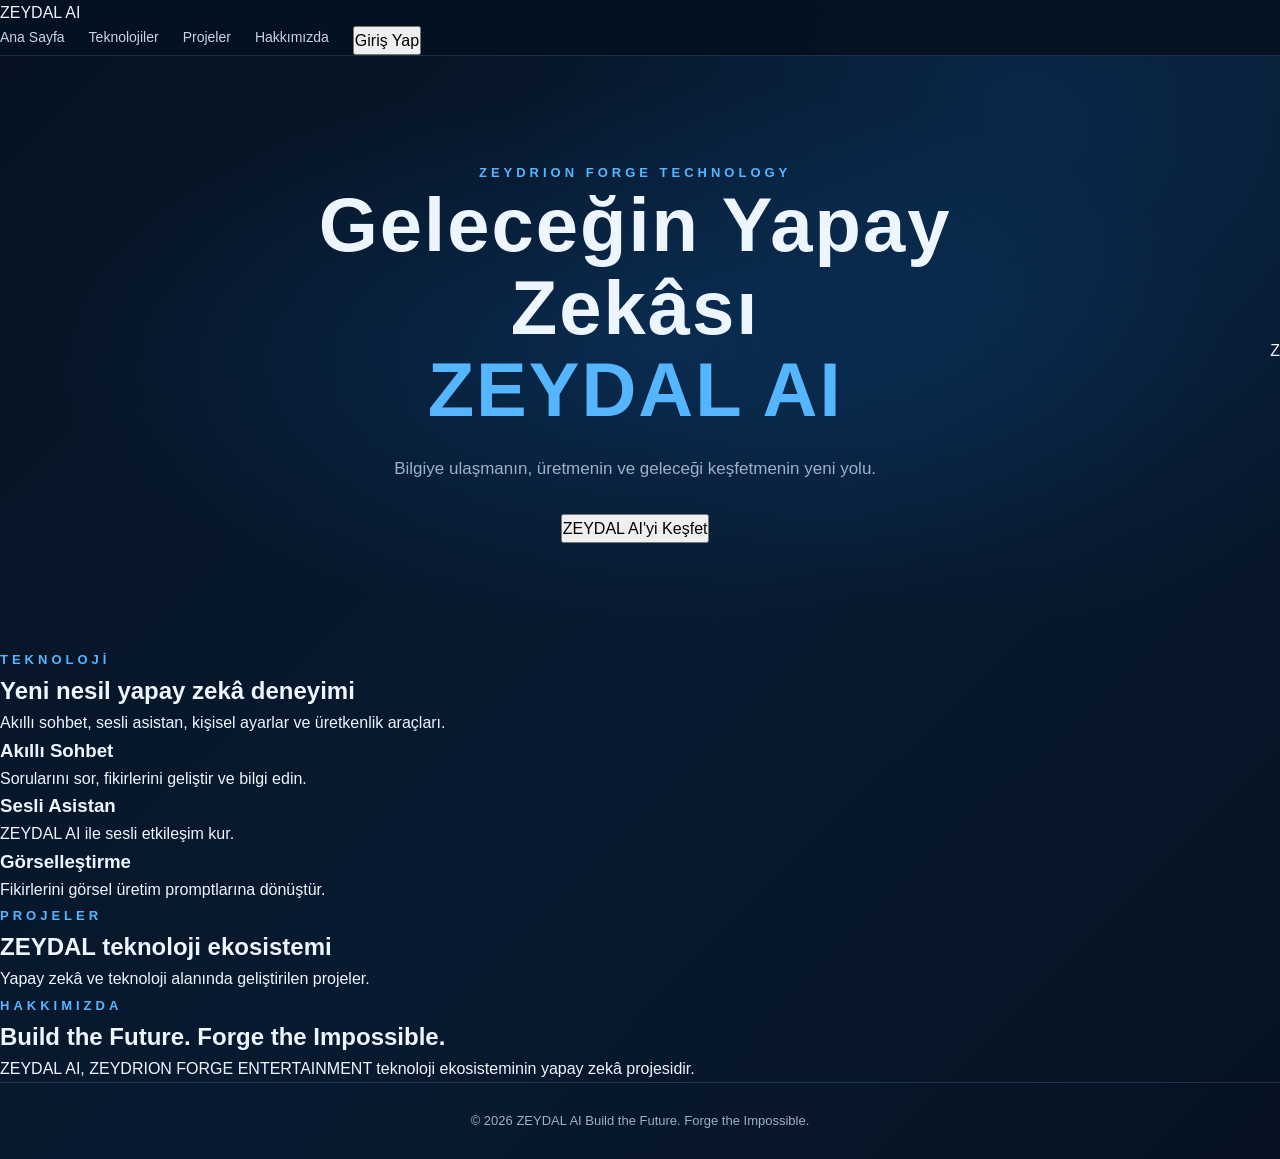
==== commit a549fb24: "Refactor voice assistant button and update attributes Updated aria-label and title attributes for sp" ====
--- a/index.html
+++ b/index.html
@@ -4,1133 +4,1083 @@
 <head>
   <meta charset="UTF-8">
   <meta name="viewport" content="width=device-width, initial-scale=1.0">
-  <meta name="description" content="ZEYDAL AI - Yapay zekâ asistanları ve akıllı dijital teknolojiler.">
   <meta name="theme-color" content="#071426">
-  <title>ZEYDAL AI | Artificial Intelligence</title>
+  <meta name="description" content="ZEYDAL AI - Yeni nesil yapay zekâ asistanı.">
+  <title>ZEYDAL AI</title>
+
   <link rel="stylesheet" href="style.css">
-
-  <style>
-    #zeydal-chat-messages {
-      overflow-y: auto;
-    }
-
-    /* Sohbet alanı */
-
-    #zeydal-chat-form {
-      display: flex !important;
-      flex-direction: row !important;
-      align-items: center !important;
-      gap: 8px;
-      width: 100%;
-      box-sizing: border-box;
-    }
-
-    #zeydal-chat-form #zeydal-chat-input {
-      flex: 1 1 auto !important;
-      width: 0;
-      min-width: 0 !important;
-    }
-
-    /* Tek mikrofon */
-
-    #zeydal-chat-form #zeydal-voice-toggle {
-      display: inline-flex !important;
-      flex: 0 0 44px !important;
-      align-items: center;
-      justify-content: center;
-      width: 44px;
-      min-width: 44px;
-      height: 44px;
-      min-height: 44px;
-      padding: 0;
-      font-size: 20px;
-      cursor: pointer;
-    }
-
-    /* Başlıkta mikrofon görünmesin */
-
-    .chat-header #zeydal-voice-toggle,
-    .chat-header-actions #zeydal-voice-toggle {
-      display: none !important;
-    }
-
-    #zeydal-chat-form #zeydal-chat-send {
-      flex: 0 0 auto;
-      white-space: nowrap;
-      min-height: 44px;
-    }
-
-    #zeydal-voice-status {
-      padding: 5px 10px;
-      font-size: 13px;
-      text-align: center;
-    }
-
-    @media (max-width: 600px) {
-      #zeydal-chat-form {
-        gap: 5px;
-      }
-
-      #zeydal-chat-form #zeydal-voice-toggle {
-        flex-basis: 42px !important;
-        width: 42px;
-        min-width: 42px;
-        height: 42px;
-        min-height: 42px;
-      }
-    }
-  </style>
+  <link rel="manifest" href="manifest.json">
 </head>
-
 <body>
 
-<header>
-  <div class="container navbar">
-    <a href="#home" class="logo">ZEYDAL <span>AI</span></a>
-
-    <nav>
-      <a href="#home">Ana Sayfa</a>
-      <a href="#assistant">Asistan</a>
-      <a href="#tools">Teknolojiler</a>
-      <a href="#projects">Projeler</a>
-      <a href="#about">Hakkımızda</a>
-    </nav>
-  </div>
+<header class="site-header">
+  <a class="brand" href="#home">ZEYDAL <span>AI</span></a>
+  <nav class="site-nav">
+    <a href="#home">Ana Sayfa</a>
+    <a href="#technology">Teknolojiler</a>
+    <a href="#projects">Projeler</a>
+    <a href="#about">Hakkımızda</a>
+    <button class="nav-login" id="open-auth">Giriş Yap</button>
+  </nav>
 </header>
 
-<main>
-  <section class="hero" id="home">
-    <div class="container hero-content">
-      <div class="eyebrow">ZEYDRION FORGE ENTERTAINMENT</div>
-
-      <h1>BUILDING THE <span>FUTURE</span></h1>
-
-      <p>
-        Yapay zekâ, akıllı yazılımlar ve yenilikçi dijital teknolojilerle
-        geleceği bugünden şekillendiriyoruz.
-      </p>
-
-      <a class="button" href="#assistant">ZEYDAL AI'ı Keşfet</a>
+<main id="home">
+  <section class="hero">
+    <div class="hero-content">
+      <span class="eyebrow">ZEYDRION FORGE TECHNOLOGY</span>
+      <h1>Geleceğin Yapay Zekâsı<br><span>ZEYDAL AI</span></h1>
+      <p>Bilgiye ulaşmanın, üretmenin ve geleceği keşfetmenin yeni yolu.</p>
+      <button class="primary-btn" id="hero-start">ZEYDAL AI'yi Keşfet</button>
+    </div>
+    <div class="hero-orb" aria-hidden="true">
+      <div class="orb-core">Z</div>
     </div>
   </section>
 
-  <section class="section" id="assistant">
-    <div class="container">
-      <h2 class="section-title">ZEYDAL AI Assistant</h2>
-
-      <p class="section-description">
-        Sorularına yanıt veren, fikirlerini geliştirmene yardımcı olan
-        yapay zekâ asistanı.
-      </p>
-
-      <div style="text-align:center">
-        <button class="button" id="zeydal-open-assistant" type="button">
-          Asistanı Aç
-        </button>
-      </div>
+  <section class="info-section" id="technology">
+    <span class="eyebrow">TEKNOLOJİ</span>
+    <h2>Yeni nesil yapay zekâ deneyimi</h2>
+    <p>Akıllı sohbet, sesli asistan, kişisel ayarlar ve üretkenlik araçları.</p>
+    <div class="info-grid">
+      <article class="info-card">
+        <h3>Akıllı Sohbet</h3>
+        <p>Sorularını sor, fikirlerini geliştir ve bilgi edin.</p>
+      </article>
+      <article class="info-card">
+        <h3>Sesli Asistan</h3>
+        <p>ZEYDAL AI ile sesli etkileşim kur.</p>
+      </article>
+      <article class="info-card">
+        <h3>Görselleştirme</h3>
+        <p>Fikirlerini görsel üretim promptlarına dönüştür.</p>
+      </article>
     </div>
   </section>
 
-  <section class="section" id="tools">
-    <div class="container">
-      <h2 class="section-title">AI Technologies</h2>
-
-      <p class="section-description">
-        Akıllı yazılım çözümleri ve yeni nesil dijital teknolojiler.
-      </p>
-
-      <div class="cards">
-        <article class="card">
-          <h3>AI Assistant</h3>
-          <p>Yapay zekâ destekli dijital asistan teknolojileri.</p>
-        </article>
-
-        <article class="card">
-          <h3>Smart Software</h3>
-          <p>Günlük ihtiyaçlara yönelik akıllı yazılım çözümleri.</p>
-        </article>
-
-        <article class="card">
-          <h3>AI Development</h3>
-          <p>Makine öğrenmesi ve üretken yapay zekâ uygulamaları.</p>
-        </article>
-      </div>
-    </div>
+  <section class="info-section" id="projects">
+    <span class="eyebrow">PROJELER</span>
+    <h2>ZEYDAL teknoloji ekosistemi</h2>
+    <p>Yapay zekâ ve teknoloji alanında geliştirilen projeler.</p>
   </section>
 
-  <section class="section" id="projects">
-    <div class="container">
-      <h2 class="section-title">Our Projects</h2>
-
-      <p class="section-description">
-        ZEYDRION FORGE ENTERTAINMENT çatısı altında geliştirilen projeler.
-      </p>
-
-      <div class="cards">
-        <article class="card">
-          <h3>ZEYDAL AI</h3>
-          <p>Yapay zekâ ve akıllı yazılım geliştirme.</p>
-        </article>
-
-        <article class="card">
-          <h3>ZEYDAL DRONE AI</h3>
-          <p>Otonom drone ve uçuş teknolojileri.</p>
-        </article>
-
-        <article class="card">
-          <h3>ZEYDAL GAMING</h3>
-          <p>Bilgisayar oyunları ve interaktif eğlence deneyimleri.</p>
-        </article>
-      </div>
-    </div>
-  </section>
-
-  <section class="section" id="about">
-    <div class="container about-box">
-      <h2 class="section-title">About ZEYDAL AI</h2>
-
-      <p class="section-description">
-        Build the Future. Forge the Impossible.
-      </p>
-
-      <p>
-        ZEYDAL AI, ZEYDRION FORGE ENTERTAINMENT çatısı altında
-        geliştirilen yapay zekâ ve akıllı yazılım markasıdır.
-      </p>
-
-      <p>
-        Amacımız yenilikçi teknolojiler geliştirerek geleceğin
-        dijital dünyasına katkı sağlamaktır.
-      </p>
-    </div>
-  </section>
-
-  <section class="section cta">
-    <div class="container">
-      <h2 class="section-title">The Future Starts Here</h2>
-
-      <p class="section-description">
-        Build the Future. Forge the Impossible.
-      </p>
-
-      <a href="#assistant" class="button">ZEYDAL AI ile Tanış</a>
-    </div>
+  <section class="info-section" id="about">
+    <span class="eyebrow">HAKKIMIZDA</span>
+    <h2>Build the Future. Forge the Impossible.</h2>
+    <p>ZEYDAL AI, ZEYDRION FORGE ENTERTAINMENT teknoloji ekosisteminin yapay zekâ projesidir.</p>
   </section>
 </main>
 
-<footer>
-  <div class="container">
-    © 2026 ZEYDAL AI | ZEYDRION FORGE ENTERTAINMENT
+<footer class="site-footer">
+  <span>© 2026 ZEYDAL AI</span>
+  <span>Build the Future. Forge the Impossible.</span>
+</footer>
+
+<!-- GİRİŞ / KAYIT -->
+<div class="modal-backdrop" id="auth-modal" hidden>
+  <div class="auth-card">
+    <button class="modal-close" id="auth-close" aria-label="Kapat">×</button>
+    <div class="brand auth-brand">ZEYDAL <span>AI</span></div>
+    <h2 id="auth-heading">Hesabına giriş yap</h2>
+
+    <div class="auth-tabs">
+      <button class="active" id="login-tab">Giriş Yap</button>
+      <button id="register-tab">Kayıt Ol</button>
+    </div>
+
+    <form id="auth-form">
+      <label for="auth-name" id="name-label" hidden>Ad Soyad</label>
+      <input id="auth-name" type="text" placeholder="Ad Soyad" autocomplete="name" hidden>
+
+      <label for="auth-email">E-posta</label>
+      <input id="auth-email" type="email" placeholder="E-posta adresin" autocomplete="email" required>
+
+      <label for="auth-password">Şifre</label>
+      <input id="auth-password" type="password" placeholder="Şifren" autocomplete="current-password" minlength="6" required>
+
+      <button class="primary-btn full-btn" id="auth-submit" type="submit">Giriş Yap</button>
+      <p class="form-message" id="auth-message" role="status"></p>
+    </form>
   </div>
-</footer>
-
-<!-- AUTH PANEL -->
-
-<section id="zeydal-auth-panel" style="display:none;">
-  <h2>ZEYDAL AI</h2>
-
-  <p class="auth-description">
-    Devam etmek için hesabına giriş yap veya yeni hesap oluştur.
-  </p>
-
-  <form id="zeydal-login-form" class="auth-form">
-    <h3>Giriş Yap</h3>
-
-    <input
-      id="zeydal-login-email"
-      type="email"
-      placeholder="E-posta adresin"
-      autocomplete="email"
-      required
-    >
-
-    <input
-      id="zeydal-login-password"
-      type="password"
-      placeholder="Şifren"
-      autocomplete="current-password"
-      minlength="12"
-      maxlength="128"
-      required
-    >
-
-    <button type="submit">Giriş Yap</button>
-  </form>
-
-  <form id="zeydal-register-form" class="auth-form">
-    <h3>Yeni Hesap Oluştur</h3>
-
-    <input
-      id="zeydal-register-email"
-      type="email"
-      placeholder="E-posta adresin"
-      autocomplete="email"
-      required
-    >
-
-    <input
-      id="zeydal-register-password"
-      type="password"
-      placeholder="Şifre (12-128 karakter)"
-      autocomplete="new-password"
-      minlength="12"
-      maxlength="128"
-      required
-    >
-
-    <button type="submit">Kayıt Ol</button>
-  </form>
-
-  <p id="zeydal-auth-message" role="status" aria-live="polite"></p>
-</section>
-
-<!-- CHAT BUTTON -->
-
-<button
-  id="zeydal-chat-button"
-  type="button"
-  aria-label="ZEYDAL AI sohbetini aç"
-  style="display:none;"
->
-  AI
-</button>
-
-<!-- CHAT PANEL -->
-
-<section
-  id="zeydal-chat-panel"
-  aria-label="ZEYDAL AI sohbet"
-  style="display:none;"
->
-
-  <div class="chat-header">
-    <strong>ZEYDAL AI</strong>
-
-    <div class="chat-header-actions">
-      <button id="zeydal-new-chat" type="button">Yeni</button>
-
-      <button id="zeydal-logout" type="button">Çıkış</button>
-
-      <button
-        id="zeydal-chat-close"
-        type="button"
-        aria-label="Sohbeti kapat"
-      >
-        ✕
-      </button>
+</div>
+
+<!-- ZEYDAL AI UYGULAMASI -->
+<div class="app-shell" id="app-panel" hidden>
+  <aside class="sidebar" id="sidebar">
+    <div class="sidebar-top">
+      <a class="brand sidebar-brand" href="#">ZEYDAL <span>AI</span></a>
+      <button class="icon-btn mobile-sidebar-close" id="sidebar-close" aria-label="Menüyü kapat">×</button>
     </div>
+
+    <button class="new-chat-btn" id="new-chat">＋ Yeni Sohbet</button>
+
+    <div class="sidebar-nav">
+      <button class="side-link active" data-page="chat">◉ <span>Sohbet</span></button>
+      <button class="side-link" data-page="visualization">✧ <span>Görselleştirme</span></button>
+      <button class="side-link" data-page="library">▤ <span>Kitaplık</span></button>
+      <button class="side-link" data-page="customize">⚙ <span>Özelleştir</span></button>
+      <button class="side-link" data-page="remote">⌘ <span>Remote</span></button>
+      <button class="side-link" data-page="discover">✦ <span>Keşfet</span></button>
+    </div>
+
+    <div class="history-area">
+      <div class="history-heading">SOHBET GEÇMİŞİ</div>
+      <input id="history-search" class="history-search" placeholder="Sohbetlerde ara...">
+      <div id="conversation-list"></div>
+    </div>
+
+    <div class="sidebar-bottom">
+      <span class="online-dot"></span> ZEYDAL AI
+    </div>
+  </aside>
+
+  <div class="app-main">
+    <header class="app-header">
+      <button class="icon-btn mobile-menu-btn" id="sidebar-open" aria-label="Menüyü aç">☰</button>
+      <div class="app-header-title" id="app-header-title">Sohbet</div>
+      <div class="header-actions">
+        <!-- Üst menüdeki mikrofon kaldırıldı. -->
+        <button class="icon-btn" id="logout-btn" title="Çıkış yap" aria-label="Çıkış yap">⇥</button>
+        <button class="icon-btn" id="close-app" title="Uygulamayı kapat" aria-label="Uygulamayı kapat">×</button>
+      </div>
+    </header>
+
+    <section class="chat-page app-page" id="chat-page">
+      <div class="chat-content">
+        <div class="welcome" id="welcome">
+          <div class="welcome-mark">Z</div>
+          <h1>Merhaba, ben <span>ZEYDAL AI</span></h1>
+          <p>Bugün sana nasıl yardımcı olabilirim?</p>
+          <div class="suggestion-grid">
+            <button class="suggestion" data-prompt="Yapay zekâ nedir? Bana açıklar mısın?">Yapay zekâyı açıkla</button>
+            <button class="suggestion" data-prompt="Bana yeni bir proje fikri öner.">Proje fikri öner</button>
+            <button class="suggestion" data-prompt="Python öğrenmeye nereden başlamalıyım?">Python öğren</button>
+            <button class="suggestion" data-prompt="Bugün için verimli bir çalışma planı hazırla.">Çalışma planı hazırla</button>
+          </div>
+        </div>
+        <div class="chat-messages" id="chat-messages" aria-live="polite"></div>
+      </div>
+
+      <div class="composer-wrap">
+        <form class="chat-form" id="chat-form">
+          <textarea id="chat-input" rows="1" placeholder="ZEYDAL AI'ye mesaj gönder..." required></textarea>
+
+          <!-- Tek mikrofon: kısa basış yazıya çevirir, basılı tutma sesli asistanı açar. -->
+          <button
+            type="button"
+            id="speech-to-text-button"
+            class="icon-btn"
+            aria-label="Kısa bas: konuşmayı yazıya çevir. Basılı tut: sesli görüşmeyi başlat veya durdur."
+            title="Kısa bas: konuşmayı yazıya çevir | Basılı tut: sesli görüşme">
+            🎙
+          </button>
+
+          <button type="submit" id="send-button" aria-label="Mesajı gönder">➤</button>
+        </form>
+        <p class="composer-note">ZEYDAL AI yanıtlarında hata yapabilir. Önemli bilgileri kontrol et.</p>
+      </div>
+    </section>
+
+    <section class="feature-page app-page" id="feature-page" hidden>
+      <div class="feature-inner" id="feature-content"></div>
+    </section>
   </div>
-
-  <div id="zeydal-chat-messages" aria-live="polite"></div>
-
-  <div
-    id="zeydal-voice-status"
-    role="status"
-    aria-live="polite"
-  ></div>
-
-  <!-- TEK MİKROFON: MESAJ KUTUSUNUN YANINDA -->
-
-  <form id="zeydal-chat-form">
-
-    <input
-      id="zeydal-chat-input"
-      type="text"
-      placeholder="Mesajını yaz..."
-      autocomplete="off"
-      required
-    >
-
-    <button
-      id="zeydal-voice-toggle"
-      type="button"
-      aria-label="Sesli görüşmeyi başlat"
-      title="Sesli görüşmeyi başlat"
-    >
-      🎙️
-    </button>
-
-    <button id="zeydal-chat-send" type="submit">
-      Gönder
-    </button>
-
-  </form>
-</section>
-
-<!-- MİKROFON TEKİLLEŞTİRME -->
+</div>
 
 <script>
-(function () {
-  "use strict";
-
-  const form = document.getElementById("zeydal-chat-form");
-  const sendButton = document.getElementById("zeydal-chat-send");
-
-  if (!form || !sendButton) return;
-
-  // İlk olarak formun içindeki mikrofonu bul.
-  let microphone = form.querySelector(
-    '[id="zeydal-voice-toggle"]'
-  );
-
-  // Bulunamazsa mevcut mikrofonlardan birini al.
-  if (!microphone) {
-    microphone = document.querySelector(
-      '[id="zeydal-voice-toggle"]'
+"use strict";
+
+document.addEventListener("DOMContentLoaded", initializeZeydal);
+
+async function initializeZeydal() {
+  const API_URL = "https://zeydal-ai-api.zeydal-dev.workers.dev/";
+  const CHAT_API_URL = "https://zeydal-api.zeydal-dev.workers.dev/api/chat";
+  const TOKEN_KEY = "zeydalSessionToken";
+  const OLD_TOKEN_KEY = "zeydal_ai_session";
+  const HISTORY_KEY = "zeydalChatHistory";
+  const LIBRARY_KEY = "zeydalSavedLibrary";
+  const PREFERENCES_KEY = "zeydalPreferences";
+
+  const $ = (id) => document.getElementById(id);
+
+  const authModal = $("auth-modal");
+  const authForm = $("auth-form");
+  const authMessage = $("auth-message");
+  const authHeading = $("auth-heading");
+  const authSubmit = $("auth-submit");
+  const authName = $("auth-name");
+  const nameLabel = $("name-label");
+  const authEmail = $("auth-email");
+  const authPassword = $("auth-password");
+
+  const appPanel = $("app-panel");
+  const chatPage = $("chat-page");
+  const featurePage = $("feature-page");
+  const featureContent = $("feature-content");
+  const chatMessages = $("chat-messages");
+  const chatInput = $("chat-input");
+  const chatForm = $("chat-form");
+  const sendButton = $("send-button");
+  const welcome = $("welcome");
+  const conversationList = $("conversation-list");
+  const historySearch = $("history-search");
+
+  let sessionToken = localStorage.getItem(TOKEN_KEY) || localStorage.getItem(OLD_TOKEN_KEY);
+  if (sessionToken) localStorage.setItem(TOKEN_KEY, sessionToken);
+  localStorage.removeItem(OLD_TOKEN_KEY);
+
+  let authMode = "login";
+  let isSending = false;
+  let chats = [];
+  let activeChatId = null;
+  let history = [];
+  let savedLibrary = [];
+  let preferences = {
+    theme: "dark",
+    fontSize: "medium",
+    density: "wide"
+  };
+
+  function safeParse(value, fallback) {
+    try {
+      const parsed = JSON.parse(value);
+      return parsed ?? fallback;
+    } catch {
+      return fallback;
+    }
+  }
+
+  function escapeHTML(value) {
+    return String(value ?? "").replace(/[&<>"']/g, char => ({
+      "&": "&amp;", "<": "&lt;", ">": "&gt;", '"': "&quot;", "'": "&#039;"
+    })[char]);
+  }
+
+  async function apiRequest(action, data = {}, authenticated = false) {
+    if (!navigator.onLine) {
+      throw new Error("Bu işlem için internet bağlantısı gerekiyor.");
+    }
+
+    const headers = { "Content-Type": "application/json" };
+    if (authenticated && sessionToken) {
+      headers.Authorization = "Bearer " + sessionToken;
+    }
+
+    const response = await fetch(API_URL, {
+      method: "POST",
+      headers,
+      body: JSON.stringify({ action, ...data })
+    });
+
+    const result = await response.json().catch(() => ({}));
+    if (!response.ok || result.success === false) {
+      throw new Error(result.message || "İşlem gerçekleştirilemedi.");
+    }
+    return result;
+  }
+
+  function showAuth(mode = "login") {
+    authMode = mode;
+    authModal.hidden = false;
+    authMessage.textContent = "";
+    authHeading.textContent = mode === "login" ? "Hesabına giriş yap" : "Yeni hesap oluştur";
+    authSubmit.textContent = mode === "login" ? "Giriş Yap" : "Kayıt Ol";
+    $("login-tab").classList.toggle("active", mode === "login");
+    $("register-tab").classList.toggle("active", mode === "register");
+    authName.hidden = mode === "login";
+    nameLabel.hidden = mode === "login";
+    authName.required = mode === "register";
+    authPassword.autocomplete = mode === "login" ? "current-password" : "new-password";
+  }
+
+  function closeAuth() {
+    authModal.hidden = true;
+  }
+
+  function openApp() {
+    appPanel.hidden = false;
+    document.body.classList.add("app-open");
+    showChatPage();
+  }
+
+  function closeApp() {
+    appPanel.hidden = true;
+    document.body.classList.remove("app-open");
+  }
+
+  function saveHistory() {
+    localStorage.setItem(HISTORY_KEY, JSON.stringify({
+      chats,
+      activeChatId
+    }));
+  }
+
+  function loadHistory() {
+    const saved = safeParse(localStorage.getItem(HISTORY_KEY), null);
+
+    if (Array.isArray(saved)) {
+      chats = [{
+        id: crypto.randomUUID(),
+        title: "Eski sohbet",
+        messages: saved,
+        pinned: false,
+        updatedAt: Date.now()
+      }];
+    } else if (saved && Array.isArray(saved.chats)) {
+      chats = saved.chats;
+      activeChatId = saved.activeChatId || null;
+    }
+
+    if (!Array.isArray(chats)) chats = [];
+    chats = chats.map(chat => ({
+      id: chat.id || crypto.randomUUID(),
+      title: chat.title || "Yeni sohbet",
+      messages: Array.isArray(chat.messages) ? chat.messages : [],
+      pinned: Boolean(chat.pinned),
+      updatedAt: chat.updatedAt || Date.now()
+    }));
+
+    if (!chats.some(chat => chat.id === activeChatId)) {
+      activeChatId = chats[0]?.id || null;
+    }
+
+    loadActiveChat();
+    saveHistory();
+    renderConversationList();
+  }
+
+  function loadActiveChat() {
+    const chat = chats.find(item => item.id === activeChatId);
+    history = chat ? chat.messages : [];
+    renderHistory();
+  }
+
+  function createChatRecord() {
+    const chat = {
+      id: crypto.randomUUID(),
+      title: "Yeni sohbet",
+      messages: [],
+      pinned: false,
+      updatedAt: Date.now()
+    };
+    chats.unshift(chat);
+    activeChatId = chat.id;
+    history = [];
+    saveHistory();
+    renderConversationList();
+    renderHistory();
+    showChatPage();
+  }
+
+  function persistChats() {
+    const chat = chats.find(item => item.id === activeChatId);
+    if (chat) {
+      chat.messages = history;
+      chat.updatedAt = Date.now();
+    }
+    saveHistory();
+    renderConversationList();
+  }
+
+  function updateChatTitle() {
+    const chat = chats.find(item => item.id === activeChatId);
+    if (!chat || chat.title !== "Yeni sohbet") return;
+
+    const firstUserMessage = history.find(item => item.role === "user");
+    if (firstUserMessage) {
+      chat.title = firstUserMessage.content.slice(0, 34) || "Yeni sohbet";
+    }
+  }
+
+  function renderConversationList() {
+    const query = (historySearch.value || "").toLocaleLowerCase("tr");
+    const filtered = chats.filter(chat =>
+      chat.title.toLocaleLowerCase("tr").includes(query)
     );
-  }
-
-  // Hiç mikrofon yoksa oluştur.
-  if (!microphone) {
-    microphone = document.createElement("button");
-    microphone.id = "zeydal-voice-toggle";
-    microphone.type = "button";
-    microphone.textContent = "🎙️";
-    microphone.setAttribute(
-      "aria-label",
-      "Sesli görüşmeyi başlat"
-    );
-    microphone.title = "Sesli görüşmeyi başlat";
-  }
-
-  // Kullanılacak tek mikrofonu formun içine taşı.
-  form.insertBefore(microphone, sendButton);
-
-  // Diğer tüm kopyaları kaldır.
-  function removeDuplicateMicrophones() {
-    const microphones = document.querySelectorAll(
-      '[id="zeydal-voice-toggle"]'
-    );
-
-    microphones.forEach(element => {
-      if (element !== microphone) {
-        element.remove();
-      }
-    });
-
-    // Mikrofon yanlış yere taşınırsa tekrar forma al.
-    if (microphone.parentElement !== form) {
-      form.insertBefore(microphone, sendButton);
-    }
-
-    // Sıra: mesaj alanı, mikrofon, gönder.
-    if (microphone.nextElementSibling !== sendButton) {
-      form.insertBefore(microphone, sendButton);
-    }
-  }
-
-  removeDuplicateMicrophones();
-
-  // Sonradan oluşturulan kopyaları da kontrol et.
-  const observer = new MutationObserver(() => {
-    removeDuplicateMicrophones();
-  });
-
-  observer.observe(document.body, {
-    childList: true,
-    subtree: true
-  });
-
-  console.log("ZEYDAL AI: Tek mikrofon kontrolü hazır.");
-})();
-</script>
-
-<!-- ZEYDAL AI ANA UYGULAMA -->
-
-<script>
-(() => {
-  "use strict";
-
-  function initializeZeydal() {
-
-    const API_URL =
-      "https://zeydal-ai-api.zeydal-dev.workers.dev/";
-
-    const CHAT_API_URL =
-      "https://zeydal-api.zeydal-dev.workers.dev/api/chat";
-
-    const SESSION_KEY = "zeydalSessionToken";
-    const HISTORY_KEY = "zeydalChatHistory";
-
-    const $ = id => document.getElementById(id);
-
-    const button = $("zeydal-chat-button");
-    const panel = $("zeydal-chat-panel");
-    const authPanel = $("zeydal-auth-panel");
-    const authMessage = $("zeydal-auth-message");
-    const messages = $("zeydal-chat-messages");
-    const input = $("zeydal-chat-input");
-    const sendButton = $("zeydal-chat-send");
-    const voiceStatus = $("zeydal-voice-status");
-
-    const requiredElements = [
-      button,
-      panel,
-      authPanel,
-      authMessage,
-      messages,
-      input,
-      sendButton,
-      voiceStatus,
-      $("zeydal-open-assistant"),
-      $("zeydal-chat-close"),
-      $("zeydal-new-chat"),
-      $("zeydal-logout"),
-      $("zeydal-chat-form"),
-      $("zeydal-login-form"),
-      $("zeydal-register-form"),
-      $("zeydal-voice-toggle")
-    ];
-
-    if (requiredElements.some(element => !element)) {
-      console.error(
-        "ZEYDAL AI: Gerekli HTML öğeleri bulunamadı."
-      );
+
+    const pinned = filtered.filter(chat => chat.pinned);
+    const others = filtered.filter(chat => !chat.pinned);
+
+    const renderGroup = (title, items) => {
+      if (!items.length) return "";
+      return `<div class="history-group-title">${title}</div>` +
+        items.map(chat => `
+          <div class="conversation-item ${chat.id === activeChatId ? "selected" : ""}" data-id="${escapeHTML(chat.id)}">
+            <button class="conversation-open" data-action="open">${escapeHTML(chat.title)}</button>
+            <div class="conversation-actions">
+              <button data-action="pin" title="Sabitle">${chat.pinned ? "★" : "☆"}</button>
+              <button data-action="rename" title="Yeniden adlandır">✎</button>
+              <button data-action="delete" title="Sil">×</button>
+            </div>
+          </div>`).join("");
+    };
+
+    conversationList.innerHTML =
+      (renderGroup("SABİTLENENLER", pinned) +
+      renderGroup("GEÇMİŞ", others)) ||
+      `<p class="history-empty">Henüz sohbet yok.</p>`;
+  }
+
+  function renderHistory() {
+    chatMessages.innerHTML = "";
+    welcome.hidden = history.length > 0;
+
+    history.forEach(message => addMessageElement(message.role, message.content, false));
+    chatMessages.scrollTop = chatMessages.scrollHeight;
+  }
+
+  function addMessageElement(role, content, allowSave = true) {
+    const article = document.createElement("article");
+    article.className = "message " + (role === "user" ? "user-message" : "assistant-message");
+
+    const label = role === "user" ? "Sen" : "ZEYDAL AI";
+    article.innerHTML = `
+      <div class="message-avatar">${role === "user" ? "S" : "Z"}</div>
+      <div class="message-body">
+        <div class="message-author">${label}</div>
+        <div class="message-text"></div>
+        ${role === "assistant" && allowSave ? `<button class="save-to-library">☆ Kitaplığa kaydet</button>` : ""}
+      </div>`;
+
+    article.querySelector(".message-text").textContent = content;
+
+    const saveButton = article.querySelector(".save-to-library");
+    if (saveButton) {
+      saveButton.addEventListener("click", () => {
+        saveToLibrary(content);
+        saveButton.textContent = "✓ Kitaplığa kaydedildi";
+        saveButton.disabled = true;
+      });
+    }
+
+    chatMessages.appendChild(article);
+    return article;
+  }
+
+  function addMessage(role, content) {
+    history.push({ role, content });
+    addMessageElement(role, content);
+    welcome.hidden = true;
+    updateChatTitle();
+    persistChats();
+    chatMessages.scrollTop = chatMessages.scrollHeight;
+  }
+
+  // GELİŞTİRİLMİŞ SOHBET SİSTEMİ
+  async function sendChatMessage(message) {
+    message = String(message || "").trim();
+
+    if (!message || isSending) return;
+
+    if (!navigator.onLine) {
+      addMessage("assistant", "Şu anda internet bağlantısı bulunmuyor. Lütfen bağlantını kontrol edip tekrar dene.");
       return;
     }
 
-    let sessionToken =
-      localStorage.getItem(SESSION_KEY) || "";
-
     if (!sessionToken) {
-      const oldToken =
-        localStorage.getItem("zeydal_ai_session");
-
-      if (oldToken) {
-        sessionToken = oldToken;
-
-        localStorage.setItem(
-          SESSION_KEY,
-          oldToken
+      showAuth("login");
+      return;
+    }
+
+    isSending = true;
+    sendButton.disabled = true;
+    chatInput.disabled = true;
+
+    addMessage("user", message);
+
+    const typing = document.createElement("div");
+    typing.className = "typing-indicator";
+    typing.textContent = "ZEYDAL AI düşünüyor...";
+    chatMessages.appendChild(typing);
+    chatMessages.scrollTop = chatMessages.scrollHeight;
+
+    try {
+      const conversationContext = history
+        .slice(-20)
+        .map(item => ({
+          role: item.role,
+          content: String(item.content || "")
+        }))
+        .filter(item =>
+          ["user", "assistant"].includes(item.role) &&
+          item.content.trim().length > 0
         );
 
-        localStorage.removeItem("zeydal_ai_session");
-      }
-    }
-
-    let history = [];
-    let isSending = false;
-    let sessionVerified = false;
-    let isCheckingSession = false;
-
-    function loadHistory() {
-      try {
-        const saved = JSON.parse(
-          localStorage.getItem(HISTORY_KEY) || "[]"
-        );
-
-        if (Array.isArray(saved)) {
-          history = saved.filter(item =>
-            item &&
-            ["user", "assistant"].includes(item.role) &&
-            typeof item.content === "string" &&
-            item.content.trim()
-          ).slice(-12);
-        }
-      } catch {
-        history = [];
-      }
-    }
-
-    function saveHistory() {
-      try {
-        localStorage.setItem(
-          HISTORY_KEY,
-          JSON.stringify(history.slice(-12))
-        );
-      } catch (error) {
-        console.warn(
-          "ZEYDAL AI: Sohbet geçmişi kaydedilemedi."
-        );
-      }
-    }
-
-    function addMessage(role, content) {
-      const message = document.createElement("div");
-
-      message.className = role === "user"
-        ? "user-message"
-        : "assistant-message";
-
-      const text = document.createElement("p");
-      text.textContent = content;
-
-      message.appendChild(text);
-      messages.appendChild(message);
-
-      messages.scrollTop = messages.scrollHeight;
-
-      return message;
-    }
-
-    function renderHistory() {
-      messages.replaceChildren();
-
-      if (history.length === 0) {
-        addMessage(
-          "assistant",
-          "Merhaba! Ben ZEYDAL AI. Size nasıl yardımcı olabilirim?"
-        );
-        return;
-      }
-
-      history.forEach(item => {
-        addMessage(item.role, item.content);
-      });
-    }
-
-    function getEventText(event) {
-      const detail = event.detail;
-
-      if (typeof detail === "string") {
-        return detail.trim();
-      }
-
-      if (detail && typeof detail === "object") {
-        const value =
-          detail.text ||
-          detail.transcript ||
-          detail.message ||
-          detail.response;
-
-        if (typeof value === "string") {
-          return value.trim();
-        }
-      }
-
-      return "";
-    }
-
-    window.addEventListener("zeydal:voice", event => {
-      const detail = event.detail || {};
-      const type = detail.type;
-
-      if (type === "user-transcription") {
-        const text = getEventText(event);
-
-        if (!text) return;
-
-        addMessage("user", text);
-
-        history.push({
-          role: "user",
-          content: text
-        });
-
-        history = history.slice(-12);
-        saveHistory();
-      }
-
-      if (type === "assistant-text") {
-        const text = getEventText(event);
-
-        if (!text) return;
-
-        addMessage("assistant", text);
-
-        history.push({
-          role: "assistant",
-          content: text
-        });
-
-        history = history.slice(-12);
-        saveHistory();
-      }
-
-      if (type === "status") {
-        voiceStatus.textContent =
-          typeof detail.message === "string"
-            ? detail.message
-            : "Sesli görüşme devam ediyor...";
-      }
-
-      if (type === "connected") {
-        voiceStatus.textContent =
-          "Mikrofon aktif. Seni dinliyorum.";
-      }
-
-      if (type === "error") {
-        voiceStatus.textContent =
-          typeof detail.message === "string"
-            ? detail.message
-            : "Sesli görüşmede bir hata oluştu.";
-      }
-
-      if (type === "disconnected") {
-        voiceStatus.textContent =
-          "Sesli görüşme sona erdi.";
-      }
-
-      messages.scrollTop = messages.scrollHeight;
-    });
-
-    async function apiRequest(
-      action,
-      data = {},
-      authenticated = false
-    ) {
-      const headers = {
-        "Content-Type": "application/json"
-      };
-
-      if (authenticated && sessionToken) {
-        headers.Authorization =
-          `Bearer ${sessionToken}`;
-      }
-
-      const response = await fetch(API_URL, {
-        method: "POST",
-        headers,
-        body: JSON.stringify({
-          action,
-          ...data
-        })
-      });
-
-      let result;
-
-      try {
-        result = await response.json();
-      } catch {
-        throw new Error(
-          "Sunucudan geçerli yanıt alınamadı."
-        );
-      }
-
-      if (!response.ok || result.success === false) {
-        throw new Error(
-          result.error ||
-          result.message ||
-          "İşlem başarısız."
-        );
-      }
-
-      return result;
-    }
-
-    window.zeydalRequestVoiceToken = async function () {
-      if (!sessionToken || !sessionVerified) {
-        throw new Error(
-          "Önce hesabına giriş yapmalısın."
-        );
-      }
-
-      const result = await apiRequest(
-        "voice-token",
-        {},
-        true
-      );
-
-      const token =
-        result.token ||
-        result.data?.token ||
-        result.client_secret?.value ||
-        result.data?.client_secret?.value;
-
-      if (!token) {
-        console.error(
-          "ZEYDAL AI: Token yanıtı:",
-          result
-        );
-
-        throw new Error(
-          "Ses bağlantı anahtarı alınamadı."
-        );
-      }
-
-      return token;
-    };
-
-    async function sendChatMessage() {
       const response = await fetch(CHAT_API_URL, {
         method: "POST",
         headers: {
-          "Content-Type": "application/json"
+          "Content-Type": "application/json",
+          Authorization: "Bearer " + sessionToken
         },
         body: JSON.stringify({
-          messages: history.slice(-12)
+          messages: conversationContext
         })
       });
 
+      const result = await response.json().catch(() => ({}));
+
+      if (response.status === 401 || response.status === 403) {
+        localStorage.removeItem(TOKEN_KEY);
+        sessionToken = null;
+        throw new Error("Oturumun sona ermiş. Lütfen tekrar giriş yap.");
+      }
+
+      if (!response.ok) {
+        throw new Error(result.message || "Sunucuya ulaşılırken bir hata oluştu.");
+      }
+
+      if (
+        result.success !== true ||
+        typeof result.response !== "string" ||
+        !result.response.trim()
+      ) {
+        throw new Error(result.message || "ZEYDAL AI geçerli bir yanıt oluşturamadı.");
+      }
+
+      typing.remove();
+      addMessage("assistant", result.response);
+
+    } catch (error) {
+      typing.remove();
+
+      console.error("ZEYDAL AI sohbet hatası:", error);
+
+      addMessage("assistant", "Bir hata oluştu: " + error.message);
+
+    } finally {
+      isSending = false;
+      sendButton.disabled = false;
+      chatInput.disabled = false;
+      chatInput.focus();
+    }
+  }
+
+  function showChatPage() {
+    chatPage.hidden = false;
+    featurePage.hidden = true;
+    $("app-header-title").textContent = "Sohbet";
+    document.querySelectorAll(".side-link").forEach(button => {
+      button.classList.toggle("active", button.dataset.page === "chat");
+    });
+    $("sidebar").classList.remove("mobile-open");
+  }
+
+  function showFeaturePage(page) {
+    chatPage.hidden = true;
+    featurePage.hidden = false;
+    $("sidebar").classList.remove("mobile-open");
+
+    document.querySelectorAll(".side-link").forEach(button => {
+      button.classList.toggle("active", button.dataset.page === page);
+    });
+
+    const pages = {
+      visualization: renderVisualizationPage,
+      library: renderLibraryPage,
+      customize: renderCustomizePage,
+      remote: renderRemotePage,
+      discover: renderDiscoverPage
+    };
+
+    const titles = {
+      visualization: "Görselleştirme",
+      library: "Kitaplık",
+      customize: "Özelleştir",
+      remote: "Remote",
+      discover: "Keşfet"
+    };
+
+    $("app-header-title").textContent = titles[page] || "ZEYDAL AI";
+    (pages[page] || renderDiscoverPage)();
+  }
+
+  // GÖRSELLEŞTİRME
+  function renderVisualizationPage() {
+    featureContent.innerHTML = `
+      <div class="feature-heading">
+        <span class="eyebrow">ZEYDAL CREATIVE STUDIO</span>
+        <h1>Görselleştirme</h1>
+        <p>Hayalindeki görseli tarif et. ZEYDAL AI senin için düzenli bir görsel üretim promptu hazırlasın.</p>
+      </div>
+
+      <div class="workspace-card">
+        <label for="visual-prompt">Görselini tarif et</label>
+        <textarea id="visual-prompt" class="large-textarea" placeholder="Örneğin: Geleceğin teknolojisini temsil eden, mavi ışıklarla aydınlatılmış fütüristik bir şehir..."></textarea>
+
+        <div class="form-grid">
+          <div>
+            <label for="visual-style">Görsel tarzı</label>
+            <select id="visual-style">
+              <option value="Fotogerçekçi">Fotogerçekçi</option>
+              <option value="3D render">3D render</option>
+              <option value="Dijital sanat">Dijital sanat</option>
+              <option value="Anime">Anime</option>
+              <option value="Sinema konsept tasarımı">Sinema konsept tasarımı</option>
+              <option value="Suluboya çizim">Suluboya çizim</option>
+              <option value="Minimalist">Minimalist</option>
+              <option value="Cyberpunk">Cyberpunk</option>
+            </select>
+          </div>
+          <div>
+            <label for="visual-ratio">Görsel oranı</label>
+            <select id="visual-ratio">
+              <option value="1:1">1:1 Kare</option>
+              <option value="16:9">16:9 Yatay</option>
+              <option value="9:16">9:16 Dikey</option>
+              <option value="4:3">4:3</option>
+              <option value="3:2">3:2</option>
+            </select>
+          </div>
+          <div>
+            <label for="visual-light">Işıklandırma</label>
+            <select id="visual-light">
+              <option value="Sinematik ışıklandırma">Sinematik</option>
+              <option value="Doğal gün ışığı">Doğal gün ışığı</option>
+              <option value="Neon ışıklandırma">Neon</option>
+              <option value="Yumuşak stüdyo ışığı">Stüdyo</option>
+              <option value="Dramatik düşük ışık">Dramatik</option>
+            </select>
+          </div>
+          <div>
+            <label for="visual-quality">Detay seviyesi</label>
+            <select id="visual-quality">
+              <option value="Yüksek detay, profesyonel kalite">Yüksek</option>
+              <option value="Orta detay">Orta</option>
+              <option value="Minimal detay">Minimal</option>
+            </select>
+          </div>
+        </div>
+
+        <button class="primary-btn" id="build-prompt">✧ Promptu Hazırla</button>
+
+        <div class="prompt-result" id="prompt-result" hidden>
+          <div class="result-heading">
+            <h3>Hazırlanan prompt</h3>
+            <button class="secondary-btn" id="copy-prompt">Kopyala</button>
+          </div>
+          <textarea id="generated-prompt" readonly></textarea>
+          <p class="muted-note">Bu aşamada prompt hazırlanır. Görsel dosyası oluşturmak için ayrıca görsel üretim API bağlantısı gereklidir.</p>
+        </div>
+      </div>`;
+
+    $("build-prompt").addEventListener("click", buildVisualPrompt);
+    $("copy-prompt").addEventListener("click", copyVisualPrompt);
+  }
+
+  function buildVisualPrompt() {
+    const description = $("visual-prompt").value.trim();
+    if (!description) {
+      $("visual-prompt").focus();
+      $("visual-prompt").placeholder = "Lütfen önce görselini tarif et.";
+      return;
+    }
+
+    const prompt = [
+      "Görsel açıklaması: " + description,
+      "Görsel tarzı: " + $("visual-style").value,
+      "En-boy oranı: " + $("visual-ratio").value,
+      "Işıklandırma: " + $("visual-light").value,
+      "Detay seviyesi: " + $("visual-quality").value,
+      "Genel talimat: Kompozisyon dengeli, konu net, görsel kalite yüksek ve seçilen tarza uygun olsun."
+    ].join("\n\n");
+
+    $("generated-prompt").value = prompt;
+    $("prompt-result").hidden = false;
+  }
+
+  async function copyVisualPrompt() {
+    const text = $("generated-prompt").value;
+    try {
+      await navigator.clipboard.writeText(text);
+      $("copy-prompt").textContent = "Kopyalandı ✓";
+    } catch {
+      $("generated-prompt").select();
+      document.execCommand("copy");
+      $("copy-prompt").textContent = "Kopyalandı ✓";
+    }
+  }
+
+  // KİTAPLIK
+  function loadSavedLibrary() {
+    const saved = safeParse(localStorage.getItem(LIBRARY_KEY), []);
+    savedLibrary = Array.isArray(saved) ? saved : [];
+  }
+
+  function persistSavedLibrary() {
+    localStorage.setItem(LIBRARY_KEY, JSON.stringify(savedLibrary));
+  }
+
+  function saveToLibrary(content) {
+    if (savedLibrary.some(item => item.content === content)) return;
+    savedLibrary.unshift({
+      id: crypto.randomUUID(),
+      content,
+      createdAt: new Date().toLocaleString("tr-TR")
+    });
+    persistSavedLibrary();
+  }
+
+  function renderLibraryPage() {
+    featureContent.innerHTML = `
+      <div class="feature-heading">
+        <span class="eyebrow">KİŞİSEL ALANIN</span>
+        <h1>Kitaplık</h1>
+        <p>Kaydettiğin yanıtları burada bulabilir, arayabilir ve kopyalayabilirsin.</p>
+      </div>
+      <div class="library-toolbar">
+        <input id="library-search" placeholder="Kitaplıkta ara...">
+        <span id="library-count"></span>
+      </div>
+      <div class="library-list" id="library-list"></div>`;
+
+    renderLibraryItems();
+    $("library-search").addEventListener("input", renderLibraryItems);
+  }
+
+  function renderLibraryItems() {
+    const list = $("library-list");
+    if (!list) return;
+
+    const query = ($("library-search")?.value || "").toLocaleLowerCase("tr");
+    const items = savedLibrary.filter(item =>
+      item.content.toLocaleLowerCase("tr").includes(query)
+    );
+
+    $("library-count").textContent = savedLibrary.length + " kayıt";
+
+    if (!items.length) {
+      list.innerHTML = `<div class="library-empty">Henüz kayıtlı yanıt bulunmuyor.</div>`;
+      return;
+    }
+
+    list.innerHTML = items.map(item => `
+      <article class="library-card" data-id="${escapeHTML(item.id)}">
+        <p>${escapeHTML(item.content)}</p>
+        <div class="library-card-footer">
+          <small>${escapeHTML(item.createdAt || "")}</small>
+          <div>
+            <button class="secondary-btn" data-library-action="copy">Kopyala</button>
+            <button class="danger-btn" data-library-action="delete">Sil</button>
+          </div>
+        </div>
+      </article>`).join("");
+  }
+
+  $("feature-content").addEventListener("click", async event => {
+    const button = event.target.closest("[data-library-action]");
+    if (!button) return;
+
+    const card = button.closest(".library-card");
+    if (!card) return;
+
+    const item = savedLibrary.find(entry => entry.id === card.dataset.id);
+    if (!item) return;
+
+    if (button.dataset.libraryAction === "delete") {
+      savedLibrary = savedLibrary.filter(entry => entry.id !== item.id);
+      persistSavedLibrary();
+      renderLibraryItems();
+    }
+
+    if (button.dataset.libraryAction === "copy") {
+      try {
+        await navigator.clipboard.writeText(item.content);
+        button.textContent = "Kopyalandı";
+      } catch {
+        button.textContent = "Kopyalanamadı";
+      }
+    }
+  });
+
+  // ÖZELLEŞTİR
+  function loadPreferences() {
+    const stored = safeParse(localStorage.getItem(PREFERENCES_KEY), {});
+    preferences = { ...preferences, ...stored };
+    applyPreferences();
+  }
+
+  function savePreferences() {
+    localStorage.setItem(PREFERENCES_KEY, JSON.stringify(preferences));
+    applyPreferences();
+  }
+
+  function applyPreferences() {
+    appPanel.dataset.theme = preferences.theme;
+    appPanel.dataset.fontSize = preferences.fontSize;
+    appPanel.dataset.density = preferences.density;
+  }
+
+  function renderCustomizePage() {
+    featureContent.innerHTML = `
+      <div class="feature-heading">
+        <span class="eyebrow">KİŞİSEL DENEYİM</span>
+        <h1>Özelleştir</h1>
+        <p>ZEYDAL AI deneyimini kendi tercihlerine göre düzenle.</p>
+      </div>
+      <div class="settings-card">
+        <div class="setting-row">
+          <div><h3>Tema</h3><p>Kullanmak istediğin görünümü seç.</p></div>
+          <select id="setting-theme">
+            <option value="dark">Koyu tema</option>
+            <option value="light">Açık tema</option>
+          </select>
+        </div>
+        <div class="setting-row">
+          <div><h3>Yazı boyutu</h3><p>Sohbet yazılarının boyutunu ayarla.</p></div>
+          <select id="setting-font">
+            <option value="small">Küçük</option>
+            <option value="medium">Orta</option>
+            <option value="large">Büyük</option>
+          </select>
+        </div>
+        <div class="setting-row">
+          <div><h3>Sohbet görünümü</h3><p>Mesajların ekrandaki yerleşimini seç.</p></div>
+          <select id="setting-density">
+            <option value="compact">Kompakt</option>
+            <option value="wide">Geniş</option>
+          </select>
+        </div>
+        <button class="secondary-btn" id="reset-settings">Varsayılan ayarlara dön</button>
+        <p class="muted-note" id="settings-status">Ayarlar otomatik kaydedilir.</p>
+      </div>`;
+
+    $("setting-theme").value = preferences.theme;
+    $("setting-font").value = preferences.fontSize;
+    $("setting-density").value = preferences.density;
+
+    $("setting-theme").addEventListener("change", event => {
+      preferences.theme = event.target.value;
+      savePreferences();
+      $("settings-status").textContent = "Tema kaydedildi.";
+    });
+
+    $("setting-font").addEventListener("change", event => {
+      preferences.fontSize = event.target.value;
+      savePreferences();
+      $("settings-status").textContent = "Yazı boyutu kaydedildi.";
+    });
+
+    $("setting-density").addEventListener("change", event => {
+      preferences.density = event.target.value;
+      savePreferences();
+      $("settings-status").textContent = "Sohbet görünümü kaydedildi.";
+    });
+
+    $("reset-settings").addEventListener("click", () => {
+      preferences = { theme: "dark", fontSize: "medium", density: "wide" };
+      savePreferences();
+      renderCustomizePage();
+    });
+  }
+
+  function renderRemotePage() {
+    featureContent.innerHTML = `
+      <div class="feature-heading">
+        <span class="eyebrow">UZAKTAN ERİŞİM</span>
+        <h1>Remote</h1>
+        <p>Bu bölümün bağlantı ve uzaktan erişim özellikleri sonraki geliştirme aşamasında eklenecek.</p>
+      </div>
+      <div class="workspace-card">
+        <h3>Remote çalışma alanı</h3>
+        <p>Bu alan şimdilik hazırlanıyor. Mevcut sohbet ve diğer özellikler kullanılabilir.</p>
+      </div>`;
+  }
+
+  function renderDiscoverPage() {
+    featureContent.innerHTML = `
+      <div class="feature-heading">
+        <span class="eyebrow">KEŞFET</span>
+        <h1>Keşfet</h1>
+        <p>ZEYDAL AI ile yapabileceklerini keşfet.</p>
+      </div>
+      <div class="info-grid">
+        <article class="info-card"><h3>Öğren</h3><p>Yeni konuları adım adım öğren.</p></article>
+        <article class="info-card"><h3>Üret</h3><p>Fikirlerini projelere dönüştür.</p></article>
+        <article class="info-card"><h3>Geliştir</h3><p>Çalışmalarını ZEYDAL AI ile geliştir.</p></article>
+      </div>`;
+  }
+
+  // GİRİŞ VE KAYIT
+  authForm.addEventListener("submit", async event => {
+    event.preventDefault();
+
+    if (!navigator.onLine) {
+      authMessage.textContent = "Giriş ve kayıt işlemleri için internet bağlantısı gerekiyor.";
+      return;
+    }
+
+    authMessage.textContent = "İşlem gerçekleştiriliyor...";
+    authSubmit.disabled = true;
+
+    try {
+      const data = {
+        email: authEmail.value.trim(),
+        password: authPassword.value
+      };
+
       let result;
 
-      try {
-        result = await response.json();
-      } catch {
-        throw new Error(
-          "Gemini sunucusundan geçerli yanıt alınamadı."
-        );
+      if (authMode === "register") {
+        data.name = authName.value.trim();
+        result = await apiRequest("register", data);
+      } else {
+        result = await apiRequest("login", data);
       }
 
-      if (!response.ok || result.success !== true) {
-        throw new Error(
-          result.error ||
-          "ZEYDAL AI şu anda yanıt veremiyor."
-        );
+      const token = result.token || result.data?.token;
+
+      if (token) {
+        sessionToken = token;
+        localStorage.setItem(TOKEN_KEY, token);
+        closeAuth();
+        openApp();
+      } else if (authMode === "register") {
+        showAuth("login");
+        authMessage.textContent = "Kayıt işlemi tamamlandı. Giriş yapabilirsin.";
+      } else {
+        throw new Error("Sunucu oturum anahtarı döndürmedi.");
       }
-
-      if (typeof result.response !== "string") {
-        throw new Error(
-          "Yapay zekâ yanıtı beklenen biçimde değil."
-        );
+    } catch (error) {
+      authMessage.textContent = error.message;
+    } finally {
+      authSubmit.disabled = false;
+    }
+  });
+
+  $("login-tab").addEventListener("click", () => showAuth("login"));
+  $("register-tab").addEventListener("click", () => showAuth("register"));
+  $("auth-close").addEventListener("click", closeAuth);
+
+  authModal.addEventListener("click", event => {
+    if (event.target === authModal) closeAuth();
+  });
+
+  $("open-auth").addEventListener("click", () => showAuth("login"));
+
+  $("hero-start").addEventListener("click", () => {
+    if (sessionToken) openApp();
+    else showAuth("login");
+  });
+
+  $("logout-btn").addEventListener("click", () => {
+    sessionToken = null;
+    localStorage.removeItem(TOKEN_KEY);
+    closeApp();
+    showAuth("login");
+  });
+
+  $("close-app").addEventListener("click", closeApp);
+  $("new-chat").addEventListener("click", createChatRecord);
+
+  $("sidebar-open").addEventListener("click", () =>
+    $("sidebar").classList.add("mobile-open")
+  );
+
+  $("sidebar-close").addEventListener("click", () =>
+    $("sidebar").classList.remove("mobile-open")
+  );
+
+  document.querySelectorAll(".side-link").forEach(button => {
+    button.addEventListener("click", () => {
+      const page = button.dataset.page;
+      if (page === "chat") showChatPage();
+      else showFeaturePage(page);
+    });
+  });
+
+  conversationList.addEventListener("click", event => {
+    const item = event.target.closest(".conversation-item");
+    if (!item) return;
+
+    const chat = chats.find(entry => entry.id === item.dataset.id);
+    if (!chat) return;
+
+    const action = event.target.dataset.action;
+
+    if (action === "pin") {
+      chat.pinned = !chat.pinned;
+      saveHistory();
+      renderConversationList();
+
+    } else if (action === "rename") {
+      const name = prompt("Yeni sohbet adı:", chat.title);
+
+      if (name && name.trim()) {
+        chat.title = name.trim();
+        saveHistory();
+        renderConversationList();
       }
 
-      return result.response;
-    }
-
-    $("zeydal-chat-form").addEventListener(
-      "submit",
-      async event => {
-        event.preventDefault();
-
-        if (!sessionVerified) {
-          authMessage.textContent =
-            "Oturum doğrulanmadı. Lütfen tekrar giriş yap.";
-          return;
-        }
-
-        const message = input.value.trim();
-
-        if (!message || isSending) return;
-
-        isSending = true;
-        sendButton.disabled = true;
-        input.disabled = true;
-
-        history.push({
-          role: "user",
-          content: message
-        });
-
-        history = history.slice(-12);
-        saveHistory();
-
-        addMessage("user", message);
-        input.value = "";
-
-        const waiting = addMessage(
-          "assistant",
-          "ZEYDAL AI yanıt hazırlıyor..."
-        );
-
-        try {
-          const reply = await sendChatMessage();
-
-          waiting.querySelector("p").textContent =
-            reply;
-
-          history.push({
-            role: "assistant",
-            content: reply
-          });
-
-          history = history.slice(-12);
-          saveHistory();
-
-        } catch (error) {
-          waiting.querySelector("p").textContent =
-            "Bağlantı sorunu: " + error.message;
-
-          const lastItem =
-            history[history.length - 1];
-
-          if (
-            lastItem &&
-            lastItem.role === "user" &&
-            lastItem.content === message
-          ) {
-            history.pop();
-          }
-
-          saveHistory();
-
-          console.error(
-            "ZEYDAL AI chat error:",
-            error
-          );
-
-        } finally {
-          isSending = false;
-          sendButton.disabled = false;
-          input.disabled = false;
-          input.focus();
-
-          messages.scrollTop = messages.scrollHeight;
-        }
+    } else if (action === "delete") {
+      if (!confirm("Bu sohbet silinsin mi?")) return;
+
+      chats = chats.filter(entry => entry.id !== chat.id);
+
+      if (activeChatId === chat.id) {
+        activeChatId = chats[0]?.id || null;
+        loadActiveChat();
       }
-    );
-
-    function openChat() {
-      if (!sessionToken || !sessionVerified) {
-        panel.style.display = "none";
-        authPanel.style.display = "block";
-
-        authMessage.textContent = sessionToken
-          ? "Oturum doğrulanamadı. Bağlantını kontrol edip sayfayı yenile."
-          : "Devam etmek için giriş yapmalısın.";
-
-        authPanel.scrollIntoView({
-          behavior: "smooth",
-          block: "center"
-        });
-
-        return;
-      }
-
-      authPanel.style.display = "none";
-      panel.style.display = "block";
-      button.style.display = "none";
-
-      renderHistory();
-      input.focus();
-    }
-
-    button.addEventListener("click", openChat);
-
-    $("zeydal-open-assistant").addEventListener(
-      "click",
-      openChat
-    );
-
-    $("zeydal-chat-close").addEventListener(
-      "click",
-      () => {
-        panel.style.display = "none";
-
-        if (sessionVerified) {
-          button.style.display = "block";
-        }
-      }
-    );
-
-    $("zeydal-new-chat").addEventListener(
-      "click",
-      () => {
-        if (!sessionVerified) return;
-
-        history = [];
-        localStorage.removeItem(HISTORY_KEY);
-
-        renderHistory();
-        input.focus();
-      }
-    );
-
-    $("zeydal-login-form").addEventListener(
-      "submit",
-      async event => {
-        event.preventDefault();
-
-        authMessage.textContent = "Giriş yapılıyor...";
-
-        try {
-          const result = await apiRequest("login", {
-            email: $("zeydal-login-email").value.trim(),
-            password: $("zeydal-login-password").value
-          });
-
-          const token =
-            result.token ||
-            result.sessionToken ||
-            result.data?.token;
-
-          if (!token) {
-            throw new Error(
-              "Sunucu oturum anahtarı döndürmedi."
-            );
-          }
-
-          sessionToken = token;
-
-          localStorage.setItem(
-            SESSION_KEY,
-            sessionToken
-          );
-
-          sessionVerified = true;
-
-          authMessage.textContent = "Giriş başarılı.";
-          openChat();
-
-        } catch (error) {
-          authMessage.textContent = error.message;
-        }
-      }
-    );
-
-    $("zeydal-register-form").addEventListener(
-      "submit",
-      async event => {
-        event.preventDefault();
-
-        authMessage.textContent =
-          "Hesap oluşturuluyor...";
-
-        try {
-          const result = await apiRequest("register", {
-            email: $("zeydal-register-email").value.trim(),
-            password: $("zeydal-register-password").value
-          });
-
-          authMessage.textContent =
-            result.message ||
-            "Kayıt işlemi tamamlandı. Giriş yapabilirsiniz.";
-
-        } catch (error) {
-          authMessage.textContent = error.message;
-        }
-      }
-    );
-
-    async function checkSession() {
-      if (isCheckingSession) return;
-
-      isCheckingSession = true;
-      sessionVerified = false;
-
-      panel.style.display = "none";
-      authPanel.style.display = "none";
-      button.style.display = "none";
-
-      if (!sessionToken) {
-        authPanel.style.display = "block";
-        button.style.display = "block";
-
-        authMessage.textContent =
-          "Devam etmek için giriş yapmalısın.";
-
-        isCheckingSession = false;
-        return;
-      }
-
-      authMessage.textContent =
-        "Oturum kontrol ediliyor...";
-
-      try {
-        const result = await apiRequest(
-          "check-session",
-          {},
-          true
-        );
-
-        const isValid =
-          result.valid === true ||
-          result.authenticated === true ||
-          result.data?.valid === true ||
-          result.data?.authenticated === true;
-
-        if (!isValid) {
-          const isInvalid =
-            result.valid === false ||
-            result.authenticated === false ||
-            result.data?.valid === false ||
-            result.data?.authenticated === false;
-
-          if (isInvalid) {
-            sessionToken = "";
-
-            localStorage.removeItem(SESSION_KEY);
-
-            authMessage.textContent =
-              "Oturum süresi sona ermiş. Tekrar giriş yap.";
-
-          } else {
-            authMessage.textContent =
-              "Sunucu oturum doğrulama yanıtı beklenen biçimde değil.";
-          }
-
-          authPanel.style.display = "block";
-          button.style.display = "block";
-
-          return;
-        }
-
-        sessionVerified = true;
-
-        authPanel.style.display = "none";
-        button.style.display = "block";
-
-        console.log(
-          "ZEYDAL AI: Oturum doğrulandı."
-        );
-
-      } catch (error) {
-        sessionVerified = false;
-
-        authPanel.style.display = "block";
-        button.style.display = "block";
-
-        authMessage.textContent =
-          "Oturum sunucuda doğrulanamadı. İnternet bağlantını kontrol edip sayfayı yenile.";
-
-        console.warn(
-          "ZEYDAL AI session check:",
-          error
-        );
-
-      } finally {
-        isCheckingSession = false;
-      }
-    }
-
-    $("zeydal-logout").addEventListener(
-      "click",
-      async () => {
-        $("zeydal-logout").disabled = true;
-
-        try {
-          if (sessionToken) {
-            await apiRequest(
-              "logout",
-              {},
-              true
-            );
-          }
-        } catch (error) {
-          console.warn(
-            "Sunucu çıkış isteği tamamlanamadı:",
-            error
-          );
-        } finally {
-          sessionToken = "";
-          sessionVerified = false;
-
-          localStorage.removeItem(SESSION_KEY);
-          localStorage.removeItem("zeydal_ai_session");
-
-          panel.style.display = "none";
-          authPanel.style.display = "block";
-          button.style.display = "block";
-
-          authMessage.textContent = "Oturum kapatıldı.";
-
-          $("zeydal-logout").disabled = false;
-        }
-      }
-    );
-
-    loadHistory();
-    checkSession();
-
-    console.log(
-      "ZEYDAL AI: Arayüz başlatıldı."
-    );
-  }
-
-  if (document.readyState === "loading") {
-    document.addEventListener(
-      "DOMContentLoaded",
-      initializeZeydal
-    );
-  } else {
-    initializeZeydal();
-  }
-})();
+
+      saveHistory();
+      renderConversationList();
+
+    } else {
+      activeChatId = chat.id;
+      loadActiveChat();
+      renderConversationList();
+      showChatPage();
+    }
+  });
+
+  historySearch.addEventListener("input", renderConversationList);
+
+  chatForm.addEventListener("submit", event => {
+    event.preventDefault();
+
+    const message = chatInput.value.trim();
+    if (!message || isSending) return;
+
+    if (!activeChatId) createChatRecord();
+
+    chatInput.value = "";
+    sendChatMessage(message);
+  });
+
+  chatInput.addEventListener("keydown", event => {
+    if (event.key === "Enter" && !event.shiftKey) {
+      event.preventDefault();
+      chatForm.requestSubmit();
+    }
+  });
+
+  document.querySelectorAll(".suggestion").forEach(button => {
+    button.addEventListener("click", () => {
+      chatInput.value = button.dataset.prompt;
+      chatForm.requestSubmit();
+    });
+  });
+
+  // Sesli asistan modülünün kullanabileceği oturum fonksiyonu
+  window.zeydalRequestVoiceToken = async function() {
+    const result = await apiRequest("voice-token", {}, true);
+    return result.token || result.data?.token || null;
+  };
+
+  // İlk açılış
+  loadHistory();
+  loadSavedLibrary();
+  loadPreferences();
+
+  if (sessionToken) {
+    openApp();
+  }
+}
 </script>
 
-<!-- SESLİ ASİSTAN -->
-
-<script src="voice.js"></script>
+<!-- SES VE DİĞER MODÜLLER -->
+<script src="./speech-to-text.js"></script>
+<script src="./voice.js"></script>
+<script src="./offline.js"></script>
+<script src="./local-ai.js"></script>
 
 </body>
 </html>
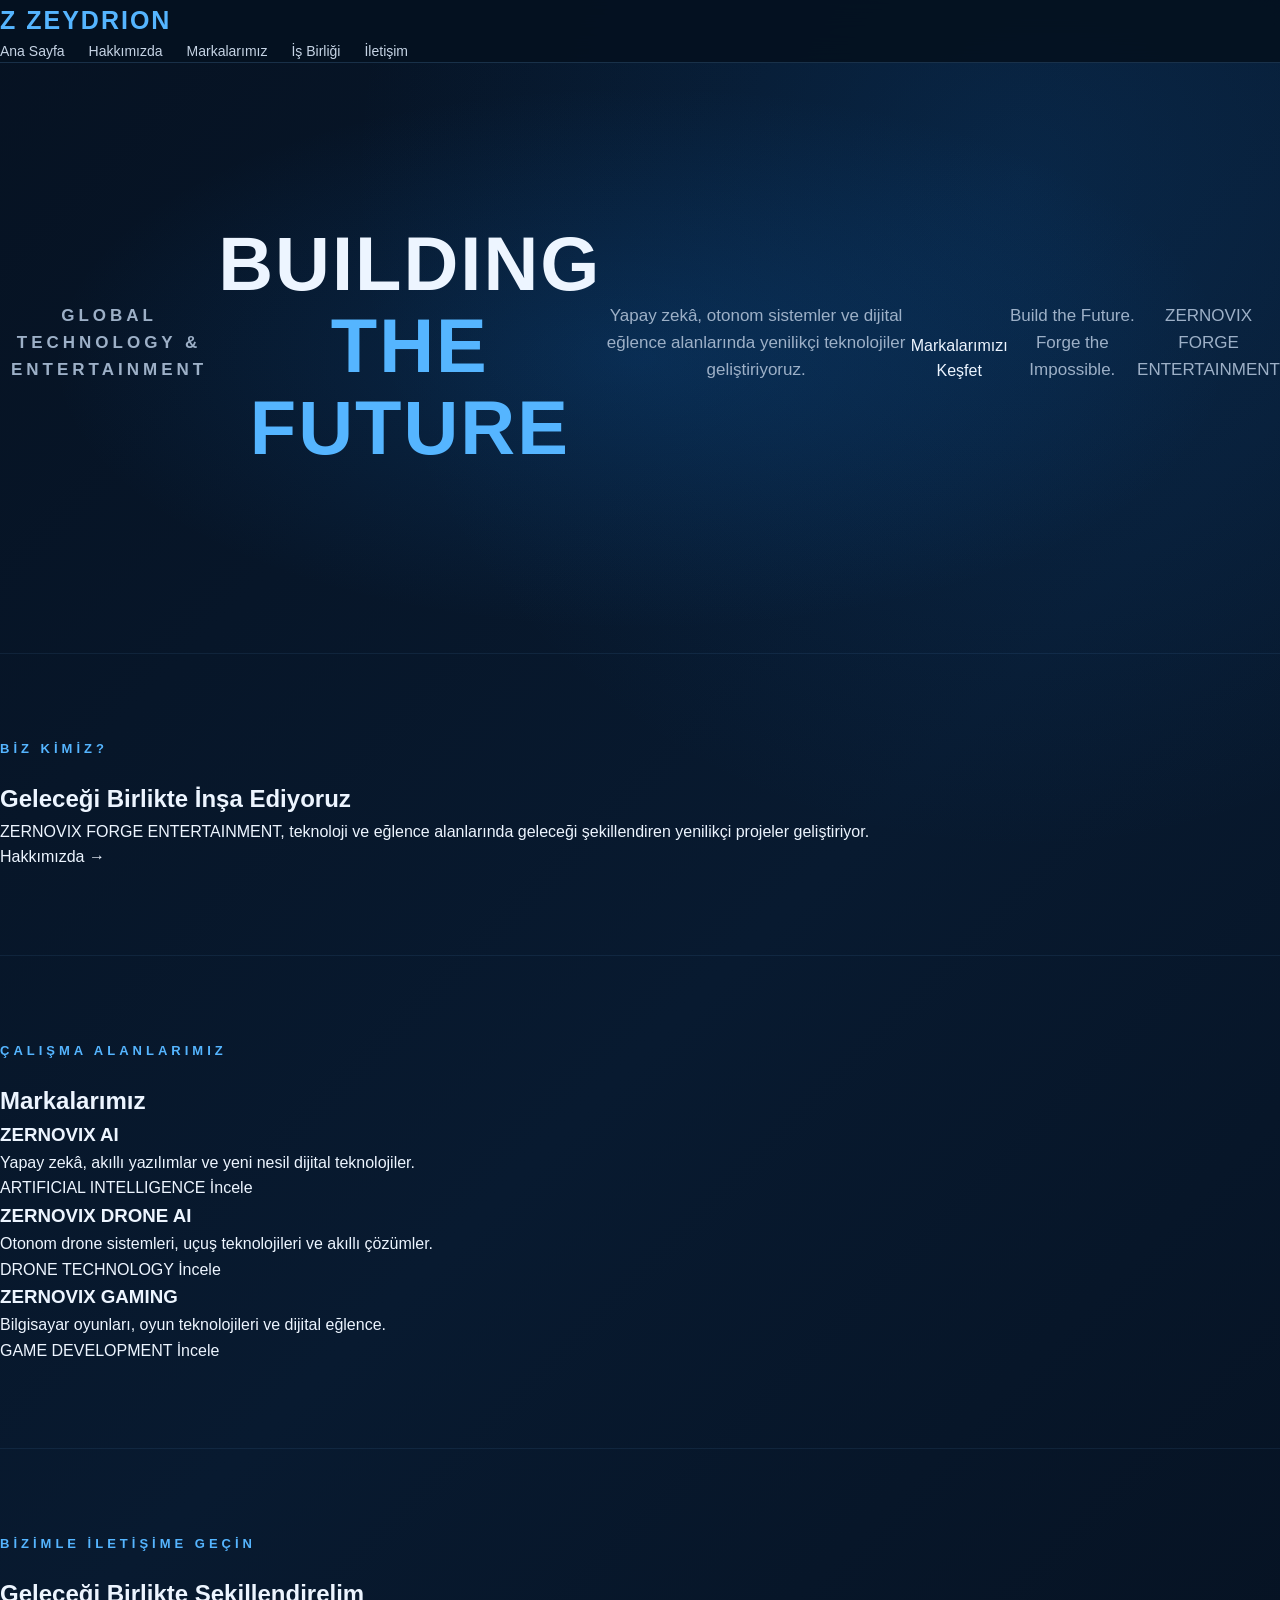
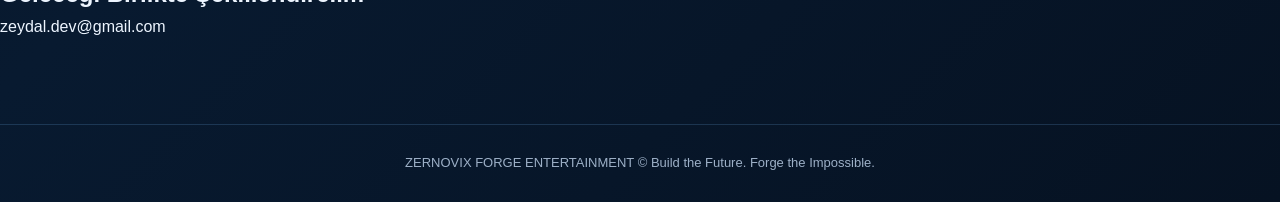
==== commit c71dd57b: "Refactor index.html for ZERNOVIX branding Updated the HTML structure and content to reflect the new " ====
--- a/index.html
+++ b/index.html
@@ -1,1086 +1,129 @@
-
 <!DOCTYPE html>
 <html lang="tr">
 <head>
   <meta charset="UTF-8">
   <meta name="viewport" content="width=device-width, initial-scale=1.0">
-  <meta name="theme-color" content="#071426">
-  <meta name="description" content="ZEYDAL AI - Yeni nesil yapay zekâ asistanı.">
-  <title>ZEYDAL AI</title>
-
+  <meta name="description" content="ZERNOVIX FORGE ENTERTAINMENT — Global teknoloji ve eğlence şirketi.">
+  <title>ZERNOVIX FORGE ENTERTAINMENT</title>
   <link rel="stylesheet" href="style.css">
-  <link rel="manifest" href="manifest.json">
 </head>
 <body>
 
-<header class="site-header">
-  <a class="brand" href="#home">ZEYDAL <span>AI</span></a>
-  <nav class="site-nav">
-    <a href="#home">Ana Sayfa</a>
-    <a href="#technology">Teknolojiler</a>
-    <a href="#projects">Projeler</a>
-    <a href="#about">Hakkımızda</a>
-    <button class="nav-login" id="open-auth">Giriş Yap</button>
-  </nav>
+  <header class="header">
+    <a class="logo" href="#home">
+      <span class="logo-symbol">Z</span>
+      <span>ZEYDRION</span>
+    </a>
+
+<nav class="navigation">
+  <a href="#home">Ana Sayfa</a>
+  <a href="hakkimizda.html" target="_blank">Hakkımızda</a>
+  <a href="#brands">Markalarımız</a>
+  <a href="partnership.html" target="_blank">İş Birliği</a>
+  <a href="#contact">İletişim</a>
+</nav>
+
 </header>
 
-<main id="home">
-  <section class="hero">
-    <div class="hero-content">
-      <span class="eyebrow">ZEYDRION FORGE TECHNOLOGY</span>
-      <h1>Geleceğin Yapay Zekâsı<br><span>ZEYDAL AI</span></h1>
-      <p>Bilgiye ulaşmanın, üretmenin ve geleceği keşfetmenin yeni yolu.</p>
-      <button class="primary-btn" id="hero-start">ZEYDAL AI'yi Keşfet</button>
-    </div>
-    <div class="hero-orb" aria-hidden="true">
-      <div class="orb-core">Z</div>
-    </div>
-  </section>
+<main>
 
-  <section class="info-section" id="technology">
-    <span class="eyebrow">TEKNOLOJİ</span>
-    <h2>Yeni nesil yapay zekâ deneyimi</h2>
-    <p>Akıllı sohbet, sesli asistan, kişisel ayarlar ve üretkenlik araçları.</p>
-    <div class="info-grid">
-      <article class="info-card">
-        <h3>Akıllı Sohbet</h3>
-        <p>Sorularını sor, fikirlerini geliştir ve bilgi edin.</p>
-      </article>
-      <article class="info-card">
-        <h3>Sesli Asistan</h3>
-        <p>ZEYDAL AI ile sesli etkileşim kur.</p>
-      </article>
-      <article class="info-card">
-        <h3>Görselleştirme</h3>
-        <p>Fikirlerini görsel üretim promptlarına dönüştür.</p>
-      </article>
-    </div>
-  </section>
+<section class="hero" id="home">
+  <p class="eyebrow">GLOBAL TECHNOLOGY & ENTERTAINMENT</p>
 
-  <section class="info-section" id="projects">
-    <span class="eyebrow">PROJELER</span>
-    <h2>ZEYDAL teknoloji ekosistemi</h2>
-    <p>Yapay zekâ ve teknoloji alanında geliştirilen projeler.</p>
-  </section>
+  <h1>
+    BUILDING<br>
+    <span>THE FUTURE</span>
+  </h1>
 
-  <section class="info-section" id="about">
-    <span class="eyebrow">HAKKIMIZDA</span>
-    <h2>Build the Future. Forge the Impossible.</h2>
-    <p>ZEYDAL AI, ZEYDRION FORGE ENTERTAINMENT teknoloji ekosisteminin yapay zekâ projesidir.</p>
-  </section>
+  <p class="hero-description">
+    Yapay zekâ, otonom sistemler ve dijital eğlence
+    alanlarında yenilikçi teknolojiler geliştiriyoruz.
+  </p>
+
+  <a class="primary-button" href="#brands">
+    Markalarımızı Keşfet
+  </a>
+
+  <p class="slogan">
+    Build the Future. Forge the Impossible.
+  </p>
+
+  <p class="hero-footer">
+    ZERNOVIX FORGE ENTERTAINMENT
+  </p>
+</section>
+
+
+<section class="about section" id="about">
+  <p class="eyebrow">BİZ KİMİZ?</p>
+
+  <h2>Geleceği Birlikte İnşa Ediyoruz</h2>
+
+  <p>
+    ZERNOVIX FORGE ENTERTAINMENT, teknoloji ve eğlence
+    alanlarında geleceği şekillendiren yenilikçi projeler geliştiriyor.
+  </p>
+
+  <a href="hakkimizda.html" target="_blank" class="primary-button">
+    Hakkımızda →
+  </a>
+</section>
+
+<section class="brands section" id="brands">
+  <p class="eyebrow">ÇALIŞMA ALANLARIMIZ</p>
+  <h2>Markalarımız</h2>
+
+  <div class="brand-container">
+
+    <article class="brand-card">
+      <h3>ZERNOVIX AI</h3>
+      <p>
+        Yapay zekâ, akıllı yazılımlar ve yeni nesil
+        dijital teknolojiler.
+      </p>
+      <span>ARTIFICIAL INTELLIGENCE</span>
+      <a class="primary-button" href="zeydal-ai.html">İncele</a>
+    </article>
+
+    <article class="brand-card">
+      <h3>ZERNOVIX DRONE AI</h3>
+      <p>
+        Otonom drone sistemleri, uçuş teknolojileri
+        ve akıllı çözümler.
+      </p>
+      <span>DRONE TECHNOLOGY</span>
+      <a class="primary-button" href="zeydal-drone-ai.html">İncele</a>
+    </article>
+
+    <article class="brand-card">
+      <h3>ZERNOVIX GAMING</h3>
+      <p>
+        Bilgisayar oyunları, oyun teknolojileri
+        ve dijital eğlence.
+      </p>
+      <span>GAME DEVELOPMENT</span>
+      <a class="primary-button" href="zeydal-gaming.html">İncele</a>
+    </article>
+
+  </div>
+</section>
+
+<section class="contact section" id="contact">
+  <p class="eyebrow">BİZİMLE İLETİŞİME GEÇİN</p>
+  <h2>Geleceği Birlikte Şekillendirelim</h2>
+  <a href="mailto:zeydal.dev@gmail.com">
+    zeydal.dev@gmail.com
+  </a>
+</section>
+
 </main>
 
-<footer class="site-footer">
-  <span>© 2026 ZEYDAL AI</span>
+<footer class="footer">
+  <span>ZERNOVIX FORGE ENTERTAINMENT</span>
+  <span>© <span id="year"></span></span>
   <span>Build the Future. Forge the Impossible.</span>
 </footer>
 
-<!-- GİRİŞ / KAYIT -->
-<div class="modal-backdrop" id="auth-modal" hidden>
-  <div class="auth-card">
-    <button class="modal-close" id="auth-close" aria-label="Kapat">×</button>
-    <div class="brand auth-brand">ZEYDAL <span>AI</span></div>
-    <h2 id="auth-heading">Hesabına giriş yap</h2>
-
-    <div class="auth-tabs">
-      <button class="active" id="login-tab">Giriş Yap</button>
-      <button id="register-tab">Kayıt Ol</button>
-    </div>
-
-    <form id="auth-form">
-      <label for="auth-name" id="name-label" hidden>Ad Soyad</label>
-      <input id="auth-name" type="text" placeholder="Ad Soyad" autocomplete="name" hidden>
-
-      <label for="auth-email">E-posta</label>
-      <input id="auth-email" type="email" placeholder="E-posta adresin" autocomplete="email" required>
-
-      <label for="auth-password">Şifre</label>
-      <input id="auth-password" type="password" placeholder="Şifren" autocomplete="current-password" minlength="6" required>
-
-      <button class="primary-btn full-btn" id="auth-submit" type="submit">Giriş Yap</button>
-      <p class="form-message" id="auth-message" role="status"></p>
-    </form>
-  </div>
-</div>
-
-<!-- ZEYDAL AI UYGULAMASI -->
-<div class="app-shell" id="app-panel" hidden>
-  <aside class="sidebar" id="sidebar">
-    <div class="sidebar-top">
-      <a class="brand sidebar-brand" href="#">ZEYDAL <span>AI</span></a>
-      <button class="icon-btn mobile-sidebar-close" id="sidebar-close" aria-label="Menüyü kapat">×</button>
-    </div>
-
-    <button class="new-chat-btn" id="new-chat">＋ Yeni Sohbet</button>
-
-    <div class="sidebar-nav">
-      <button class="side-link active" data-page="chat">◉ <span>Sohbet</span></button>
-      <button class="side-link" data-page="visualization">✧ <span>Görselleştirme</span></button>
-      <button class="side-link" data-page="library">▤ <span>Kitaplık</span></button>
-      <button class="side-link" data-page="customize">⚙ <span>Özelleştir</span></button>
-      <button class="side-link" data-page="remote">⌘ <span>Remote</span></button>
-      <button class="side-link" data-page="discover">✦ <span>Keşfet</span></button>
-    </div>
-
-    <div class="history-area">
-      <div class="history-heading">SOHBET GEÇMİŞİ</div>
-      <input id="history-search" class="history-search" placeholder="Sohbetlerde ara...">
-      <div id="conversation-list"></div>
-    </div>
-
-    <div class="sidebar-bottom">
-      <span class="online-dot"></span> ZEYDAL AI
-    </div>
-  </aside>
-
-  <div class="app-main">
-    <header class="app-header">
-      <button class="icon-btn mobile-menu-btn" id="sidebar-open" aria-label="Menüyü aç">☰</button>
-      <div class="app-header-title" id="app-header-title">Sohbet</div>
-      <div class="header-actions">
-        <!-- Üst menüdeki mikrofon kaldırıldı. -->
-        <button class="icon-btn" id="logout-btn" title="Çıkış yap" aria-label="Çıkış yap">⇥</button>
-        <button class="icon-btn" id="close-app" title="Uygulamayı kapat" aria-label="Uygulamayı kapat">×</button>
-      </div>
-    </header>
-
-    <section class="chat-page app-page" id="chat-page">
-      <div class="chat-content">
-        <div class="welcome" id="welcome">
-          <div class="welcome-mark">Z</div>
-          <h1>Merhaba, ben <span>ZEYDAL AI</span></h1>
-          <p>Bugün sana nasıl yardımcı olabilirim?</p>
-          <div class="suggestion-grid">
-            <button class="suggestion" data-prompt="Yapay zekâ nedir? Bana açıklar mısın?">Yapay zekâyı açıkla</button>
-            <button class="suggestion" data-prompt="Bana yeni bir proje fikri öner.">Proje fikri öner</button>
-            <button class="suggestion" data-prompt="Python öğrenmeye nereden başlamalıyım?">Python öğren</button>
-            <button class="suggestion" data-prompt="Bugün için verimli bir çalışma planı hazırla.">Çalışma planı hazırla</button>
-          </div>
-        </div>
-        <div class="chat-messages" id="chat-messages" aria-live="polite"></div>
-      </div>
-
-      <div class="composer-wrap">
-        <form class="chat-form" id="chat-form">
-          <textarea id="chat-input" rows="1" placeholder="ZEYDAL AI'ye mesaj gönder..." required></textarea>
-
-          <!-- Tek mikrofon: kısa basış yazıya çevirir, basılı tutma sesli asistanı açar. -->
-          <button
-            type="button"
-            id="speech-to-text-button"
-            class="icon-btn"
-            aria-label="Kısa bas: konuşmayı yazıya çevir. Basılı tut: sesli görüşmeyi başlat veya durdur."
-            title="Kısa bas: konuşmayı yazıya çevir | Basılı tut: sesli görüşme">
-            🎙
-          </button>
-
-          <button type="submit" id="send-button" aria-label="Mesajı gönder">➤</button>
-        </form>
-        <p class="composer-note">ZEYDAL AI yanıtlarında hata yapabilir. Önemli bilgileri kontrol et.</p>
-      </div>
-    </section>
-
-    <section class="feature-page app-page" id="feature-page" hidden>
-      <div class="feature-inner" id="feature-content"></div>
-    </section>
-  </div>
-</div>
-
-<script>
-"use strict";
-
-document.addEventListener("DOMContentLoaded", initializeZeydal);
-
-async function initializeZeydal() {
-  const API_URL = "https://zeydal-ai-api.zeydal-dev.workers.dev/";
-  const CHAT_API_URL = "https://zeydal-api.zeydal-dev.workers.dev/api/chat";
-  const TOKEN_KEY = "zeydalSessionToken";
-  const OLD_TOKEN_KEY = "zeydal_ai_session";
-  const HISTORY_KEY = "zeydalChatHistory";
-  const LIBRARY_KEY = "zeydalSavedLibrary";
-  const PREFERENCES_KEY = "zeydalPreferences";
-
-  const $ = (id) => document.getElementById(id);
-
-  const authModal = $("auth-modal");
-  const authForm = $("auth-form");
-  const authMessage = $("auth-message");
-  const authHeading = $("auth-heading");
-  const authSubmit = $("auth-submit");
-  const authName = $("auth-name");
-  const nameLabel = $("name-label");
-  const authEmail = $("auth-email");
-  const authPassword = $("auth-password");
-
-  const appPanel = $("app-panel");
-  const chatPage = $("chat-page");
-  const featurePage = $("feature-page");
-  const featureContent = $("feature-content");
-  const chatMessages = $("chat-messages");
-  const chatInput = $("chat-input");
-  const chatForm = $("chat-form");
-  const sendButton = $("send-button");
-  const welcome = $("welcome");
-  const conversationList = $("conversation-list");
-  const historySearch = $("history-search");
-
-  let sessionToken = localStorage.getItem(TOKEN_KEY) || localStorage.getItem(OLD_TOKEN_KEY);
-  if (sessionToken) localStorage.setItem(TOKEN_KEY, sessionToken);
-  localStorage.removeItem(OLD_TOKEN_KEY);
-
-  let authMode = "login";
-  let isSending = false;
-  let chats = [];
-  let activeChatId = null;
-  let history = [];
-  let savedLibrary = [];
-  let preferences = {
-    theme: "dark",
-    fontSize: "medium",
-    density: "wide"
-  };
-
-  function safeParse(value, fallback) {
-    try {
-      const parsed = JSON.parse(value);
-      return parsed ?? fallback;
-    } catch {
-      return fallback;
-    }
-  }
-
-  function escapeHTML(value) {
-    return String(value ?? "").replace(/[&<>"']/g, char => ({
-      "&": "&amp;", "<": "&lt;", ">": "&gt;", '"': "&quot;", "'": "&#039;"
-    })[char]);
-  }
-
-  async function apiRequest(action, data = {}, authenticated = false) {
-    if (!navigator.onLine) {
-      throw new Error("Bu işlem için internet bağlantısı gerekiyor.");
-    }
-
-    const headers = { "Content-Type": "application/json" };
-    if (authenticated && sessionToken) {
-      headers.Authorization = "Bearer " + sessionToken;
-    }
-
-    const response = await fetch(API_URL, {
-      method: "POST",
-      headers,
-      body: JSON.stringify({ action, ...data })
-    });
-
-    const result = await response.json().catch(() => ({}));
-    if (!response.ok || result.success === false) {
-      throw new Error(result.message || "İşlem gerçekleştirilemedi.");
-    }
-    return result;
-  }
-
-  function showAuth(mode = "login") {
-    authMode = mode;
-    authModal.hidden = false;
-    authMessage.textContent = "";
-    authHeading.textContent = mode === "login" ? "Hesabına giriş yap" : "Yeni hesap oluştur";
-    authSubmit.textContent = mode === "login" ? "Giriş Yap" : "Kayıt Ol";
-    $("login-tab").classList.toggle("active", mode === "login");
-    $("register-tab").classList.toggle("active", mode === "register");
-    authName.hidden = mode === "login";
-    nameLabel.hidden = mode === "login";
-    authName.required = mode === "register";
-    authPassword.autocomplete = mode === "login" ? "current-password" : "new-password";
-  }
-
-  function closeAuth() {
-    authModal.hidden = true;
-  }
-
-  function openApp() {
-    appPanel.hidden = false;
-    document.body.classList.add("app-open");
-    showChatPage();
-  }
-
-  function closeApp() {
-    appPanel.hidden = true;
-    document.body.classList.remove("app-open");
-  }
-
-  function saveHistory() {
-    localStorage.setItem(HISTORY_KEY, JSON.stringify({
-      chats,
-      activeChatId
-    }));
-  }
-
-  function loadHistory() {
-    const saved = safeParse(localStorage.getItem(HISTORY_KEY), null);
-
-    if (Array.isArray(saved)) {
-      chats = [{
-        id: crypto.randomUUID(),
-        title: "Eski sohbet",
-        messages: saved,
-        pinned: false,
-        updatedAt: Date.now()
-      }];
-    } else if (saved && Array.isArray(saved.chats)) {
-      chats = saved.chats;
-      activeChatId = saved.activeChatId || null;
-    }
-
-    if (!Array.isArray(chats)) chats = [];
-    chats = chats.map(chat => ({
-      id: chat.id || crypto.randomUUID(),
-      title: chat.title || "Yeni sohbet",
-      messages: Array.isArray(chat.messages) ? chat.messages : [],
-      pinned: Boolean(chat.pinned),
-      updatedAt: chat.updatedAt || Date.now()
-    }));
-
-    if (!chats.some(chat => chat.id === activeChatId)) {
-      activeChatId = chats[0]?.id || null;
-    }
-
-    loadActiveChat();
-    saveHistory();
-    renderConversationList();
-  }
-
-  function loadActiveChat() {
-    const chat = chats.find(item => item.id === activeChatId);
-    history = chat ? chat.messages : [];
-    renderHistory();
-  }
-
-  function createChatRecord() {
-    const chat = {
-      id: crypto.randomUUID(),
-      title: "Yeni sohbet",
-      messages: [],
-      pinned: false,
-      updatedAt: Date.now()
-    };
-    chats.unshift(chat);
-    activeChatId = chat.id;
-    history = [];
-    saveHistory();
-    renderConversationList();
-    renderHistory();
-    showChatPage();
-  }
-
-  function persistChats() {
-    const chat = chats.find(item => item.id === activeChatId);
-    if (chat) {
-      chat.messages = history;
-      chat.updatedAt = Date.now();
-    }
-    saveHistory();
-    renderConversationList();
-  }
-
-  function updateChatTitle() {
-    const chat = chats.find(item => item.id === activeChatId);
-    if (!chat || chat.title !== "Yeni sohbet") return;
-
-    const firstUserMessage = history.find(item => item.role === "user");
-    if (firstUserMessage) {
-      chat.title = firstUserMessage.content.slice(0, 34) || "Yeni sohbet";
-    }
-  }
-
-  function renderConversationList() {
-    const query = (historySearch.value || "").toLocaleLowerCase("tr");
-    const filtered = chats.filter(chat =>
-      chat.title.toLocaleLowerCase("tr").includes(query)
-    );
-
-    const pinned = filtered.filter(chat => chat.pinned);
-    const others = filtered.filter(chat => !chat.pinned);
-
-    const renderGroup = (title, items) => {
-      if (!items.length) return "";
-      return `<div class="history-group-title">${title}</div>` +
-        items.map(chat => `
-          <div class="conversation-item ${chat.id === activeChatId ? "selected" : ""}" data-id="${escapeHTML(chat.id)}">
-            <button class="conversation-open" data-action="open">${escapeHTML(chat.title)}</button>
-            <div class="conversation-actions">
-              <button data-action="pin" title="Sabitle">${chat.pinned ? "★" : "☆"}</button>
-              <button data-action="rename" title="Yeniden adlandır">✎</button>
-              <button data-action="delete" title="Sil">×</button>
-            </div>
-          </div>`).join("");
-    };
-
-    conversationList.innerHTML =
-      (renderGroup("SABİTLENENLER", pinned) +
-      renderGroup("GEÇMİŞ", others)) ||
-      `<p class="history-empty">Henüz sohbet yok.</p>`;
-  }
-
-  function renderHistory() {
-    chatMessages.innerHTML = "";
-    welcome.hidden = history.length > 0;
-
-    history.forEach(message => addMessageElement(message.role, message.content, false));
-    chatMessages.scrollTop = chatMessages.scrollHeight;
-  }
-
-  function addMessageElement(role, content, allowSave = true) {
-    const article = document.createElement("article");
-    article.className = "message " + (role === "user" ? "user-message" : "assistant-message");
-
-    const label = role === "user" ? "Sen" : "ZEYDAL AI";
-    article.innerHTML = `
-      <div class="message-avatar">${role === "user" ? "S" : "Z"}</div>
-      <div class="message-body">
-        <div class="message-author">${label}</div>
-        <div class="message-text"></div>
-        ${role === "assistant" && allowSave ? `<button class="save-to-library">☆ Kitaplığa kaydet</button>` : ""}
-      </div>`;
-
-    article.querySelector(".message-text").textContent = content;
-
-    const saveButton = article.querySelector(".save-to-library");
-    if (saveButton) {
-      saveButton.addEventListener("click", () => {
-        saveToLibrary(content);
-        saveButton.textContent = "✓ Kitaplığa kaydedildi";
-        saveButton.disabled = true;
-      });
-    }
-
-    chatMessages.appendChild(article);
-    return article;
-  }
-
-  function addMessage(role, content) {
-    history.push({ role, content });
-    addMessageElement(role, content);
-    welcome.hidden = true;
-    updateChatTitle();
-    persistChats();
-    chatMessages.scrollTop = chatMessages.scrollHeight;
-  }
-
-  // GELİŞTİRİLMİŞ SOHBET SİSTEMİ
-  async function sendChatMessage(message) {
-    message = String(message || "").trim();
-
-    if (!message || isSending) return;
-
-    if (!navigator.onLine) {
-      addMessage("assistant", "Şu anda internet bağlantısı bulunmuyor. Lütfen bağlantını kontrol edip tekrar dene.");
-      return;
-    }
-
-    if (!sessionToken) {
-      showAuth("login");
-      return;
-    }
-
-    isSending = true;
-    sendButton.disabled = true;
-    chatInput.disabled = true;
-
-    addMessage("user", message);
-
-    const typing = document.createElement("div");
-    typing.className = "typing-indicator";
-    typing.textContent = "ZEYDAL AI düşünüyor...";
-    chatMessages.appendChild(typing);
-    chatMessages.scrollTop = chatMessages.scrollHeight;
-
-    try {
-      const conversationContext = history
-        .slice(-20)
-        .map(item => ({
-          role: item.role,
-          content: String(item.content || "")
-        }))
-        .filter(item =>
-          ["user", "assistant"].includes(item.role) &&
-          item.content.trim().length > 0
-        );
-
-      const response = await fetch(CHAT_API_URL, {
-        method: "POST",
-        headers: {
-          "Content-Type": "application/json",
-          Authorization: "Bearer " + sessionToken
-        },
-        body: JSON.stringify({
-          messages: conversationContext
-        })
-      });
-
-      const result = await response.json().catch(() => ({}));
-
-      if (response.status === 401 || response.status === 403) {
-        localStorage.removeItem(TOKEN_KEY);
-        sessionToken = null;
-        throw new Error("Oturumun sona ermiş. Lütfen tekrar giriş yap.");
-      }
-
-      if (!response.ok) {
-        throw new Error(result.message || "Sunucuya ulaşılırken bir hata oluştu.");
-      }
-
-      if (
-        result.success !== true ||
-        typeof result.response !== "string" ||
-        !result.response.trim()
-      ) {
-        throw new Error(result.message || "ZEYDAL AI geçerli bir yanıt oluşturamadı.");
-      }
-
-      typing.remove();
-      addMessage("assistant", result.response);
-
-    } catch (error) {
-      typing.remove();
-
-      console.error("ZEYDAL AI sohbet hatası:", error);
-
-      addMessage("assistant", "Bir hata oluştu: " + error.message);
-
-    } finally {
-      isSending = false;
-      sendButton.disabled = false;
-      chatInput.disabled = false;
-      chatInput.focus();
-    }
-  }
-
-  function showChatPage() {
-    chatPage.hidden = false;
-    featurePage.hidden = true;
-    $("app-header-title").textContent = "Sohbet";
-    document.querySelectorAll(".side-link").forEach(button => {
-      button.classList.toggle("active", button.dataset.page === "chat");
-    });
-    $("sidebar").classList.remove("mobile-open");
-  }
-
-  function showFeaturePage(page) {
-    chatPage.hidden = true;
-    featurePage.hidden = false;
-    $("sidebar").classList.remove("mobile-open");
-
-    document.querySelectorAll(".side-link").forEach(button => {
-      button.classList.toggle("active", button.dataset.page === page);
-    });
-
-    const pages = {
-      visualization: renderVisualizationPage,
-      library: renderLibraryPage,
-      customize: renderCustomizePage,
-      remote: renderRemotePage,
-      discover: renderDiscoverPage
-    };
-
-    const titles = {
-      visualization: "Görselleştirme",
-      library: "Kitaplık",
-      customize: "Özelleştir",
-      remote: "Remote",
-      discover: "Keşfet"
-    };
-
-    $("app-header-title").textContent = titles[page] || "ZEYDAL AI";
-    (pages[page] || renderDiscoverPage)();
-  }
-
-  // GÖRSELLEŞTİRME
-  function renderVisualizationPage() {
-    featureContent.innerHTML = `
-      <div class="feature-heading">
-        <span class="eyebrow">ZEYDAL CREATIVE STUDIO</span>
-        <h1>Görselleştirme</h1>
-        <p>Hayalindeki görseli tarif et. ZEYDAL AI senin için düzenli bir görsel üretim promptu hazırlasın.</p>
-      </div>
-
-      <div class="workspace-card">
-        <label for="visual-prompt">Görselini tarif et</label>
-        <textarea id="visual-prompt" class="large-textarea" placeholder="Örneğin: Geleceğin teknolojisini temsil eden, mavi ışıklarla aydınlatılmış fütüristik bir şehir..."></textarea>
-
-        <div class="form-grid">
-          <div>
-            <label for="visual-style">Görsel tarzı</label>
-            <select id="visual-style">
-              <option value="Fotogerçekçi">Fotogerçekçi</option>
-              <option value="3D render">3D render</option>
-              <option value="Dijital sanat">Dijital sanat</option>
-              <option value="Anime">Anime</option>
-              <option value="Sinema konsept tasarımı">Sinema konsept tasarımı</option>
-              <option value="Suluboya çizim">Suluboya çizim</option>
-              <option value="Minimalist">Minimalist</option>
-              <option value="Cyberpunk">Cyberpunk</option>
-            </select>
-          </div>
-          <div>
-            <label for="visual-ratio">Görsel oranı</label>
-            <select id="visual-ratio">
-              <option value="1:1">1:1 Kare</option>
-              <option value="16:9">16:9 Yatay</option>
-              <option value="9:16">9:16 Dikey</option>
-              <option value="4:3">4:3</option>
-              <option value="3:2">3:2</option>
-            </select>
-          </div>
-          <div>
-            <label for="visual-light">Işıklandırma</label>
-            <select id="visual-light">
-              <option value="Sinematik ışıklandırma">Sinematik</option>
-              <option value="Doğal gün ışığı">Doğal gün ışığı</option>
-              <option value="Neon ışıklandırma">Neon</option>
-              <option value="Yumuşak stüdyo ışığı">Stüdyo</option>
-              <option value="Dramatik düşük ışık">Dramatik</option>
-            </select>
-          </div>
-          <div>
-            <label for="visual-quality">Detay seviyesi</label>
-            <select id="visual-quality">
-              <option value="Yüksek detay, profesyonel kalite">Yüksek</option>
-              <option value="Orta detay">Orta</option>
-              <option value="Minimal detay">Minimal</option>
-            </select>
-          </div>
-        </div>
-
-        <button class="primary-btn" id="build-prompt">✧ Promptu Hazırla</button>
-
-        <div class="prompt-result" id="prompt-result" hidden>
-          <div class="result-heading">
-            <h3>Hazırlanan prompt</h3>
-            <button class="secondary-btn" id="copy-prompt">Kopyala</button>
-          </div>
-          <textarea id="generated-prompt" readonly></textarea>
-          <p class="muted-note">Bu aşamada prompt hazırlanır. Görsel dosyası oluşturmak için ayrıca görsel üretim API bağlantısı gereklidir.</p>
-        </div>
-      </div>`;
-
-    $("build-prompt").addEventListener("click", buildVisualPrompt);
-    $("copy-prompt").addEventListener("click", copyVisualPrompt);
-  }
-
-  function buildVisualPrompt() {
-    const description = $("visual-prompt").value.trim();
-    if (!description) {
-      $("visual-prompt").focus();
-      $("visual-prompt").placeholder = "Lütfen önce görselini tarif et.";
-      return;
-    }
-
-    const prompt = [
-      "Görsel açıklaması: " + description,
-      "Görsel tarzı: " + $("visual-style").value,
-      "En-boy oranı: " + $("visual-ratio").value,
-      "Işıklandırma: " + $("visual-light").value,
-      "Detay seviyesi: " + $("visual-quality").value,
-      "Genel talimat: Kompozisyon dengeli, konu net, görsel kalite yüksek ve seçilen tarza uygun olsun."
-    ].join("\n\n");
-
-    $("generated-prompt").value = prompt;
-    $("prompt-result").hidden = false;
-  }
-
-  async function copyVisualPrompt() {
-    const text = $("generated-prompt").value;
-    try {
-      await navigator.clipboard.writeText(text);
-      $("copy-prompt").textContent = "Kopyalandı ✓";
-    } catch {
-      $("generated-prompt").select();
-      document.execCommand("copy");
-      $("copy-prompt").textContent = "Kopyalandı ✓";
-    }
-  }
-
-  // KİTAPLIK
-  function loadSavedLibrary() {
-    const saved = safeParse(localStorage.getItem(LIBRARY_KEY), []);
-    savedLibrary = Array.isArray(saved) ? saved : [];
-  }
-
-  function persistSavedLibrary() {
-    localStorage.setItem(LIBRARY_KEY, JSON.stringify(savedLibrary));
-  }
-
-  function saveToLibrary(content) {
-    if (savedLibrary.some(item => item.content === content)) return;
-    savedLibrary.unshift({
-      id: crypto.randomUUID(),
-      content,
-      createdAt: new Date().toLocaleString("tr-TR")
-    });
-    persistSavedLibrary();
-  }
-
-  function renderLibraryPage() {
-    featureContent.innerHTML = `
-      <div class="feature-heading">
-        <span class="eyebrow">KİŞİSEL ALANIN</span>
-        <h1>Kitaplık</h1>
-        <p>Kaydettiğin yanıtları burada bulabilir, arayabilir ve kopyalayabilirsin.</p>
-      </div>
-      <div class="library-toolbar">
-        <input id="library-search" placeholder="Kitaplıkta ara...">
-        <span id="library-count"></span>
-      </div>
-      <div class="library-list" id="library-list"></div>`;
-
-    renderLibraryItems();
-    $("library-search").addEventListener("input", renderLibraryItems);
-  }
-
-  function renderLibraryItems() {
-    const list = $("library-list");
-    if (!list) return;
-
-    const query = ($("library-search")?.value || "").toLocaleLowerCase("tr");
-    const items = savedLibrary.filter(item =>
-      item.content.toLocaleLowerCase("tr").includes(query)
-    );
-
-    $("library-count").textContent = savedLibrary.length + " kayıt";
-
-    if (!items.length) {
-      list.innerHTML = `<div class="library-empty">Henüz kayıtlı yanıt bulunmuyor.</div>`;
-      return;
-    }
-
-    list.innerHTML = items.map(item => `
-      <article class="library-card" data-id="${escapeHTML(item.id)}">
-        <p>${escapeHTML(item.content)}</p>
-        <div class="library-card-footer">
-          <small>${escapeHTML(item.createdAt || "")}</small>
-          <div>
-            <button class="secondary-btn" data-library-action="copy">Kopyala</button>
-            <button class="danger-btn" data-library-action="delete">Sil</button>
-          </div>
-        </div>
-      </article>`).join("");
-  }
-
-  $("feature-content").addEventListener("click", async event => {
-    const button = event.target.closest("[data-library-action]");
-    if (!button) return;
-
-    const card = button.closest(".library-card");
-    if (!card) return;
-
-    const item = savedLibrary.find(entry => entry.id === card.dataset.id);
-    if (!item) return;
-
-    if (button.dataset.libraryAction === "delete") {
-      savedLibrary = savedLibrary.filter(entry => entry.id !== item.id);
-      persistSavedLibrary();
-      renderLibraryItems();
-    }
-
-    if (button.dataset.libraryAction === "copy") {
-      try {
-        await navigator.clipboard.writeText(item.content);
-        button.textContent = "Kopyalandı";
-      } catch {
-        button.textContent = "Kopyalanamadı";
-      }
-    }
-  });
-
-  // ÖZELLEŞTİR
-  function loadPreferences() {
-    const stored = safeParse(localStorage.getItem(PREFERENCES_KEY), {});
-    preferences = { ...preferences, ...stored };
-    applyPreferences();
-  }
-
-  function savePreferences() {
-    localStorage.setItem(PREFERENCES_KEY, JSON.stringify(preferences));
-    applyPreferences();
-  }
-
-  function applyPreferences() {
-    appPanel.dataset.theme = preferences.theme;
-    appPanel.dataset.fontSize = preferences.fontSize;
-    appPanel.dataset.density = preferences.density;
-  }
-
-  function renderCustomizePage() {
-    featureContent.innerHTML = `
-      <div class="feature-heading">
-        <span class="eyebrow">KİŞİSEL DENEYİM</span>
-        <h1>Özelleştir</h1>
-        <p>ZEYDAL AI deneyimini kendi tercihlerine göre düzenle.</p>
-      </div>
-      <div class="settings-card">
-        <div class="setting-row">
-          <div><h3>Tema</h3><p>Kullanmak istediğin görünümü seç.</p></div>
-          <select id="setting-theme">
-            <option value="dark">Koyu tema</option>
-            <option value="light">Açık tema</option>
-          </select>
-        </div>
-        <div class="setting-row">
-          <div><h3>Yazı boyutu</h3><p>Sohbet yazılarının boyutunu ayarla.</p></div>
-          <select id="setting-font">
-            <option value="small">Küçük</option>
-            <option value="medium">Orta</option>
-            <option value="large">Büyük</option>
-          </select>
-        </div>
-        <div class="setting-row">
-          <div><h3>Sohbet görünümü</h3><p>Mesajların ekrandaki yerleşimini seç.</p></div>
-          <select id="setting-density">
-            <option value="compact">Kompakt</option>
-            <option value="wide">Geniş</option>
-          </select>
-        </div>
-        <button class="secondary-btn" id="reset-settings">Varsayılan ayarlara dön</button>
-        <p class="muted-note" id="settings-status">Ayarlar otomatik kaydedilir.</p>
-      </div>`;
-
-    $("setting-theme").value = preferences.theme;
-    $("setting-font").value = preferences.fontSize;
-    $("setting-density").value = preferences.density;
-
-    $("setting-theme").addEventListener("change", event => {
-      preferences.theme = event.target.value;
-      savePreferences();
-      $("settings-status").textContent = "Tema kaydedildi.";
-    });
-
-    $("setting-font").addEventListener("change", event => {
-      preferences.fontSize = event.target.value;
-      savePreferences();
-      $("settings-status").textContent = "Yazı boyutu kaydedildi.";
-    });
-
-    $("setting-density").addEventListener("change", event => {
-      preferences.density = event.target.value;
-      savePreferences();
-      $("settings-status").textContent = "Sohbet görünümü kaydedildi.";
-    });
-
-    $("reset-settings").addEventListener("click", () => {
-      preferences = { theme: "dark", fontSize: "medium", density: "wide" };
-      savePreferences();
-      renderCustomizePage();
-    });
-  }
-
-  function renderRemotePage() {
-    featureContent.innerHTML = `
-      <div class="feature-heading">
-        <span class="eyebrow">UZAKTAN ERİŞİM</span>
-        <h1>Remote</h1>
-        <p>Bu bölümün bağlantı ve uzaktan erişim özellikleri sonraki geliştirme aşamasında eklenecek.</p>
-      </div>
-      <div class="workspace-card">
-        <h3>Remote çalışma alanı</h3>
-        <p>Bu alan şimdilik hazırlanıyor. Mevcut sohbet ve diğer özellikler kullanılabilir.</p>
-      </div>`;
-  }
-
-  function renderDiscoverPage() {
-    featureContent.innerHTML = `
-      <div class="feature-heading">
-        <span class="eyebrow">KEŞFET</span>
-        <h1>Keşfet</h1>
-        <p>ZEYDAL AI ile yapabileceklerini keşfet.</p>
-      </div>
-      <div class="info-grid">
-        <article class="info-card"><h3>Öğren</h3><p>Yeni konuları adım adım öğren.</p></article>
-        <article class="info-card"><h3>Üret</h3><p>Fikirlerini projelere dönüştür.</p></article>
-        <article class="info-card"><h3>Geliştir</h3><p>Çalışmalarını ZEYDAL AI ile geliştir.</p></article>
-      </div>`;
-  }
-
-  // GİRİŞ VE KAYIT
-  authForm.addEventListener("submit", async event => {
-    event.preventDefault();
-
-    if (!navigator.onLine) {
-      authMessage.textContent = "Giriş ve kayıt işlemleri için internet bağlantısı gerekiyor.";
-      return;
-    }
-
-    authMessage.textContent = "İşlem gerçekleştiriliyor...";
-    authSubmit.disabled = true;
-
-    try {
-      const data = {
-        email: authEmail.value.trim(),
-        password: authPassword.value
-      };
-
-      let result;
-
-      if (authMode === "register") {
-        data.name = authName.value.trim();
-        result = await apiRequest("register", data);
-      } else {
-        result = await apiRequest("login", data);
-      }
-
-      const token = result.token || result.data?.token;
-
-      if (token) {
-        sessionToken = token;
-        localStorage.setItem(TOKEN_KEY, token);
-        closeAuth();
-        openApp();
-      } else if (authMode === "register") {
-        showAuth("login");
-        authMessage.textContent = "Kayıt işlemi tamamlandı. Giriş yapabilirsin.";
-      } else {
-        throw new Error("Sunucu oturum anahtarı döndürmedi.");
-      }
-    } catch (error) {
-      authMessage.textContent = error.message;
-    } finally {
-      authSubmit.disabled = false;
-    }
-  });
-
-  $("login-tab").addEventListener("click", () => showAuth("login"));
-  $("register-tab").addEventListener("click", () => showAuth("register"));
-  $("auth-close").addEventListener("click", closeAuth);
-
-  authModal.addEventListener("click", event => {
-    if (event.target === authModal) closeAuth();
-  });
-
-  $("open-auth").addEventListener("click", () => showAuth("login"));
-
-  $("hero-start").addEventListener("click", () => {
-    if (sessionToken) openApp();
-    else showAuth("login");
-  });
-
-  $("logout-btn").addEventListener("click", () => {
-    sessionToken = null;
-    localStorage.removeItem(TOKEN_KEY);
-    closeApp();
-    showAuth("login");
-  });
-
-  $("close-app").addEventListener("click", closeApp);
-  $("new-chat").addEventListener("click", createChatRecord);
-
-  $("sidebar-open").addEventListener("click", () =>
-    $("sidebar").classList.add("mobile-open")
-  );
-
-  $("sidebar-close").addEventListener("click", () =>
-    $("sidebar").classList.remove("mobile-open")
-  );
-
-  document.querySelectorAll(".side-link").forEach(button => {
-    button.addEventListener("click", () => {
-      const page = button.dataset.page;
-      if (page === "chat") showChatPage();
-      else showFeaturePage(page);
-    });
-  });
-
-  conversationList.addEventListener("click", event => {
-    const item = event.target.closest(".conversation-item");
-    if (!item) return;
-
-    const chat = chats.find(entry => entry.id === item.dataset.id);
-    if (!chat) return;
-
-    const action = event.target.dataset.action;
-
-    if (action === "pin") {
-      chat.pinned = !chat.pinned;
-      saveHistory();
-      renderConversationList();
-
-    } else if (action === "rename") {
-      const name = prompt("Yeni sohbet adı:", chat.title);
-
-      if (name && name.trim()) {
-        chat.title = name.trim();
-        saveHistory();
-        renderConversationList();
-      }
-
-    } else if (action === "delete") {
-      if (!confirm("Bu sohbet silinsin mi?")) return;
-
-      chats = chats.filter(entry => entry.id !== chat.id);
-
-      if (activeChatId === chat.id) {
-        activeChatId = chats[0]?.id || null;
-        loadActiveChat();
-      }
-
-      saveHistory();
-      renderConversationList();
-
-    } else {
-      activeChatId = chat.id;
-      loadActiveChat();
-      renderConversationList();
-      showChatPage();
-    }
-  });
-
-  historySearch.addEventListener("input", renderConversationList);
-
-  chatForm.addEventListener("submit", event => {
-    event.preventDefault();
-
-    const message = chatInput.value.trim();
-    if (!message || isSending) return;
-
-    if (!activeChatId) createChatRecord();
-
-    chatInput.value = "";
-    sendChatMessage(message);
-  });
-
-  chatInput.addEventListener("keydown", event => {
-    if (event.key === "Enter" && !event.shiftKey) {
-      event.preventDefault();
-      chatForm.requestSubmit();
-    }
-  });
-
-  document.querySelectorAll(".suggestion").forEach(button => {
-    button.addEventListener("click", () => {
-      chatInput.value = button.dataset.prompt;
-      chatForm.requestSubmit();
-    });
-  });
-
-  // Sesli asistan modülünün kullanabileceği oturum fonksiyonu
-  window.zeydalRequestVoiceToken = async function() {
-    const result = await apiRequest("voice-token", {}, true);
-    return result.token || result.data?.token || null;
-  };
-
-  // İlk açılış
-  loadHistory();
-  loadSavedLibrary();
-  loadPreferences();
-
-  if (sessionToken) {
-    openApp();
-  }
-}
-</script>
-
-<!-- SES VE DİĞER MODÜLLER -->
-<script src="./speech-to-text.js"></script>
-<script src="./voice.js"></script>
-<script src="./offline.js"></script>
-<script src="./local-ai.js"></script>
-
+<script src="script.js"></script>
 </body>
 </html>
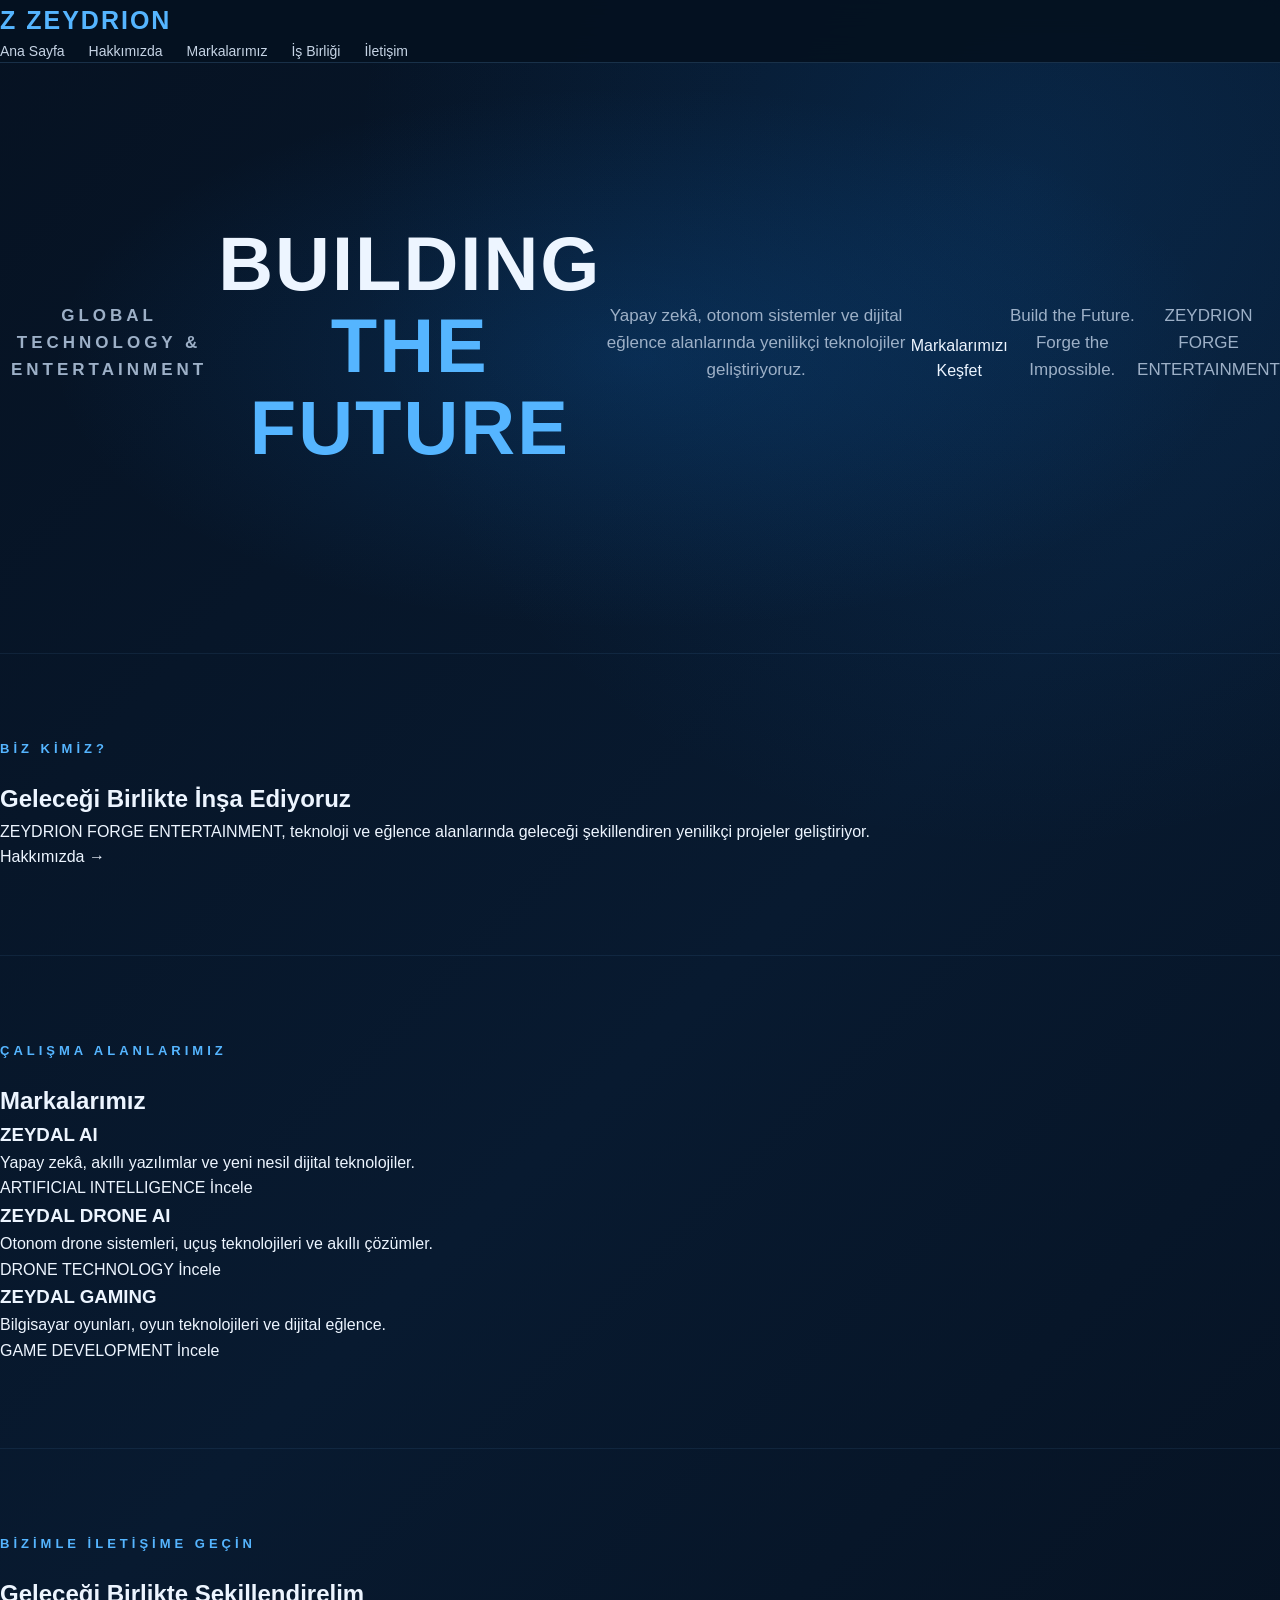
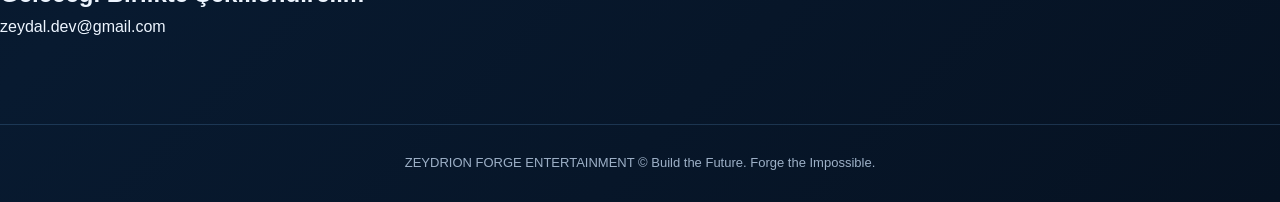
==== commit f11a5aa0: "Update branding from ZERNOVIX to ZEYDRION" ====
--- a/index.html
+++ b/index.html
@@ -1,10 +1,12 @@
+
+
 <!DOCTYPE html>
 <html lang="tr">
 <head>
   <meta charset="UTF-8">
   <meta name="viewport" content="width=device-width, initial-scale=1.0">
-  <meta name="description" content="ZERNOVIX FORGE ENTERTAINMENT — Global teknoloji ve eğlence şirketi.">
-  <title>ZERNOVIX FORGE ENTERTAINMENT</title>
+  <meta name="description" content="ZEYDRION FORGE ENTERTAINMENT — Global teknoloji ve eğlence şirketi.">
+  <title>ZEYDRION FORGE ENTERTAINMENT</title>
   <link rel="stylesheet" href="style.css">
 </head>
 <body>
@@ -15,6 +17,7 @@
       <span>ZEYDRION</span>
     </a>
 
+    
 <nav class="navigation">
   <a href="#home">Ana Sayfa</a>
   <a href="hakkimizda.html" target="_blank">Hakkımızda</a>
@@ -26,7 +29,7 @@
 </header>
 
 <main>
-
+  
 <section class="hero" id="home">
   <p class="eyebrow">GLOBAL TECHNOLOGY & ENTERTAINMENT</p>
 
@@ -49,7 +52,7 @@
   </p>
 
   <p class="hero-footer">
-    ZERNOVIX FORGE ENTERTAINMENT
+    ZEYDRION FORGE ENTERTAINMENT
   </p>
 </section>
 
@@ -60,7 +63,7 @@
   <h2>Geleceği Birlikte İnşa Ediyoruz</h2>
 
   <p>
-    ZERNOVIX FORGE ENTERTAINMENT, teknoloji ve eğlence
+    ZEYDRION FORGE ENTERTAINMENT, teknoloji ve eğlence
     alanlarında geleceği şekillendiren yenilikçi projeler geliştiriyor.
   </p>
 
@@ -69,61 +72,64 @@
   </a>
 </section>
 
-<section class="brands section" id="brands">
-  <p class="eyebrow">ÇALIŞMA ALANLARIMIZ</p>
-  <h2>Markalarımız</h2>
+    <section class="brands section" id="brands">
+      <p class="eyebrow">ÇALIŞMA ALANLARIMIZ</p>
+      <h2>Markalarımız</h2>
 
-  <div class="brand-container">
+      <div class="brand-container">
 
-    <article class="brand-card">
-      <h3>ZERNOVIX AI</h3>
-      <p>
-        Yapay zekâ, akıllı yazılımlar ve yeni nesil
-        dijital teknolojiler.
-      </p>
-      <span>ARTIFICIAL INTELLIGENCE</span>
-      <a class="primary-button" href="zeydal-ai.html">İncele</a>
-    </article>
+        
+<article class="brand-card">
+  <h3>ZEYDAL AI</h3>
+  <p>
+    Yapay zekâ, akıllı yazılımlar ve yeni nesil
+    dijital teknolojiler.
+  </p>
+  <span>ARTIFICIAL INTELLIGENCE</span>
+  <a class="primary-button" href="zeydal-ai.html">İncele</a>
+</article>
 
-    <article class="brand-card">
-      <h3>ZERNOVIX DRONE AI</h3>
-      <p>
-        Otonom drone sistemleri, uçuş teknolojileri
-        ve akıllı çözümler.
-      </p>
-      <span>DRONE TECHNOLOGY</span>
-      <a class="primary-button" href="zeydal-drone-ai.html">İncele</a>
-    </article>
+        
+<article class="brand-card">
+  <h3>ZEYDAL DRONE AI</h3>
+  <p>
+    Otonom drone sistemleri, uçuş teknolojileri
+    ve akıllı çözümler.
+  </p>
+  <span>DRONE TECHNOLOGY</span>
+  <a class="primary-button" href="zeydal-drone-ai.html">İncele</a>
+</article>
 
-    <article class="brand-card">
-      <h3>ZERNOVIX GAMING</h3>
-      <p>
-        Bilgisayar oyunları, oyun teknolojileri
-        ve dijital eğlence.
-      </p>
-      <span>GAME DEVELOPMENT</span>
-      <a class="primary-button" href="zeydal-gaming.html">İncele</a>
-    </article>
 
-  </div>
-</section>
+        <article class="brand-card">
+  <h3>ZEYDAL GAMING</h3>
+  <p>
+    Bilgisayar oyunları, oyun teknolojileri
+    ve dijital eğlence.
+  </p>
+  <span>GAME DEVELOPMENT</span>
+  <a class="primary-button" href="zeydal-gaming.html">İncele</a>
+</article>
+       
 
-<section class="contact section" id="contact">
-  <p class="eyebrow">BİZİMLE İLETİŞİME GEÇİN</p>
-  <h2>Geleceği Birlikte Şekillendirelim</h2>
-  <a href="mailto:zeydal.dev@gmail.com">
-    zeydal.dev@gmail.com
-  </a>
-</section>
+      </div>
+    </section>
 
-</main>
+    <section class="contact section" id="contact">
+      <p class="eyebrow">BİZİMLE İLETİŞİME GEÇİN</p>
+      <h2>Geleceği Birlikte Şekillendirelim</h2>
+      <a href="mailto:zeydal.dev@gmail.com">
+        zeydal.dev@gmail.com
+      </a>
+    </section>
+  </main>
 
-<footer class="footer">
-  <span>ZERNOVIX FORGE ENTERTAINMENT</span>
-  <span>© <span id="year"></span></span>
-  <span>Build the Future. Forge the Impossible.</span>
-</footer>
+  <footer class="footer">
+    <span>ZEYDRION FORGE ENTERTAINMENT</span>
+    <span>© <span id="year"></span></span>
+    <span>Build the Future. Forge the Impossible.</span>
+  </footer>
 
-<script src="script.js"></script>
+  <script src="script.js"></script>
 </body>
 </html>
